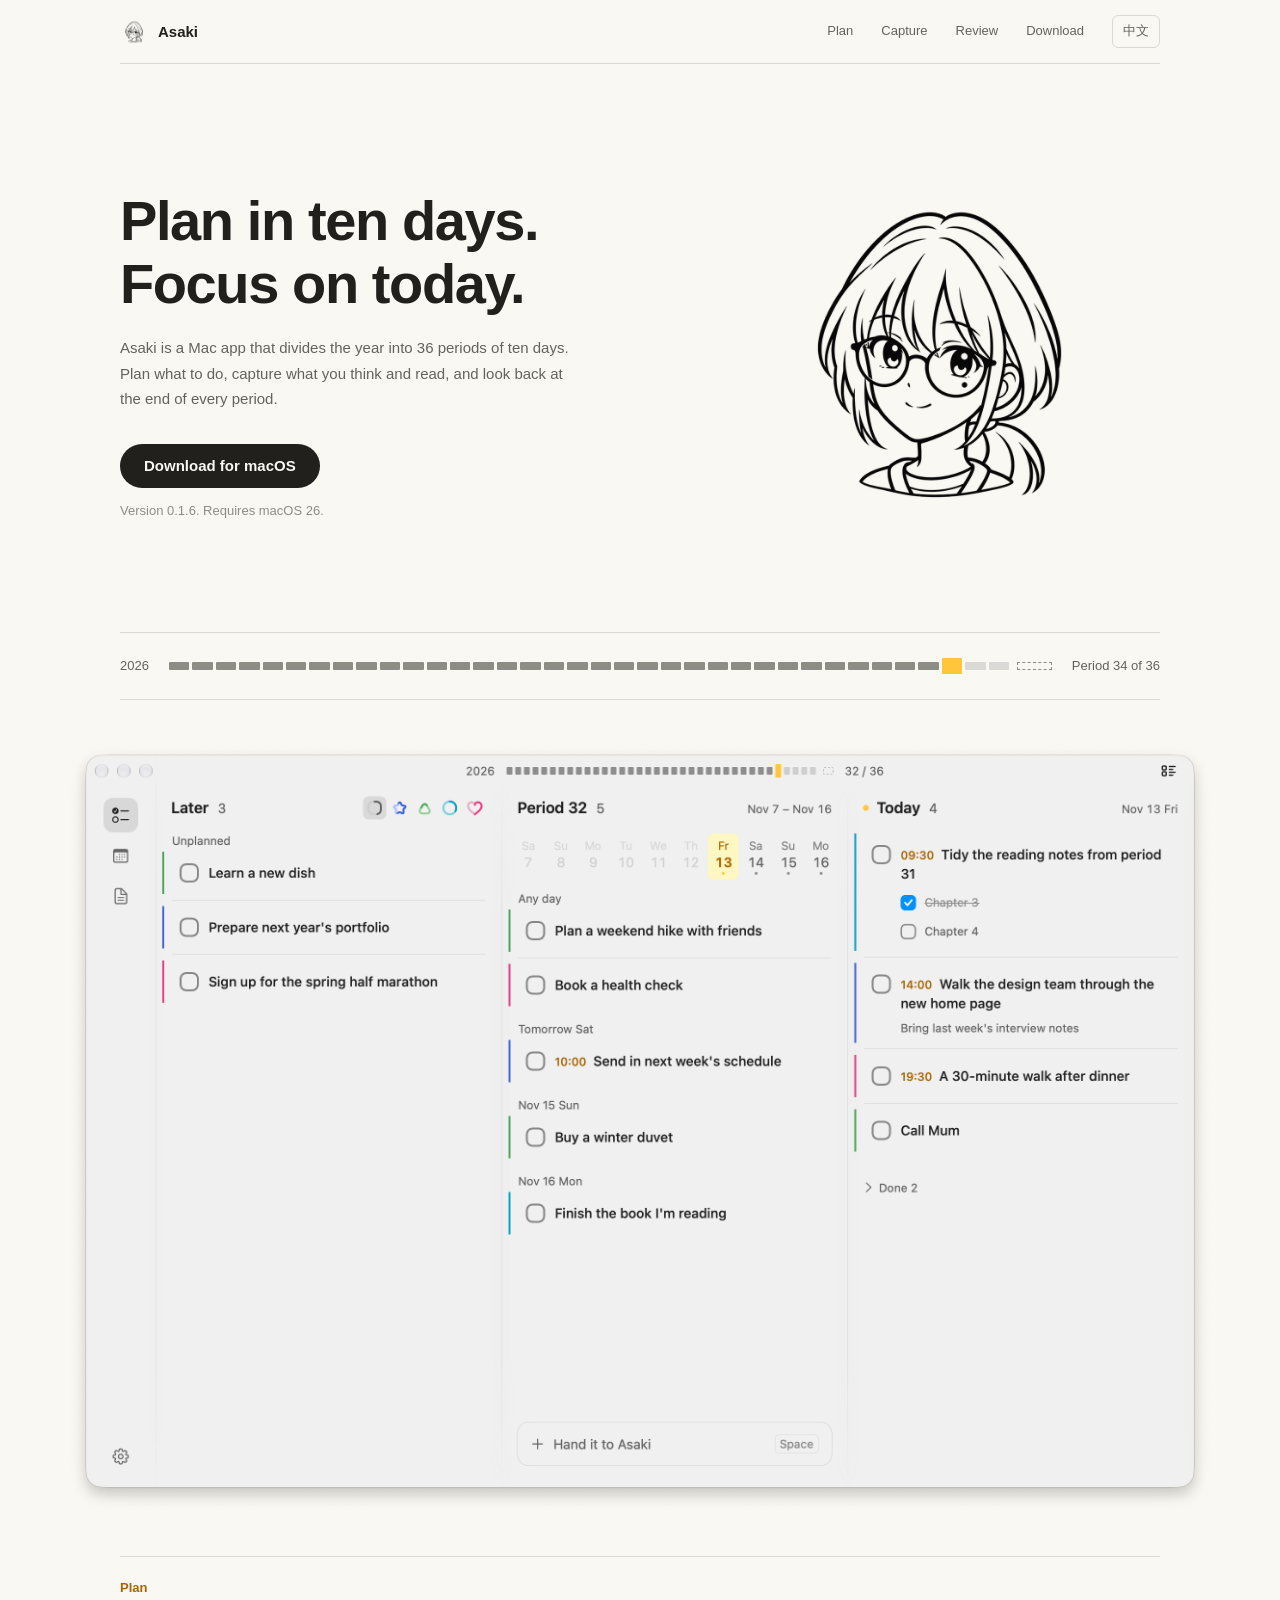
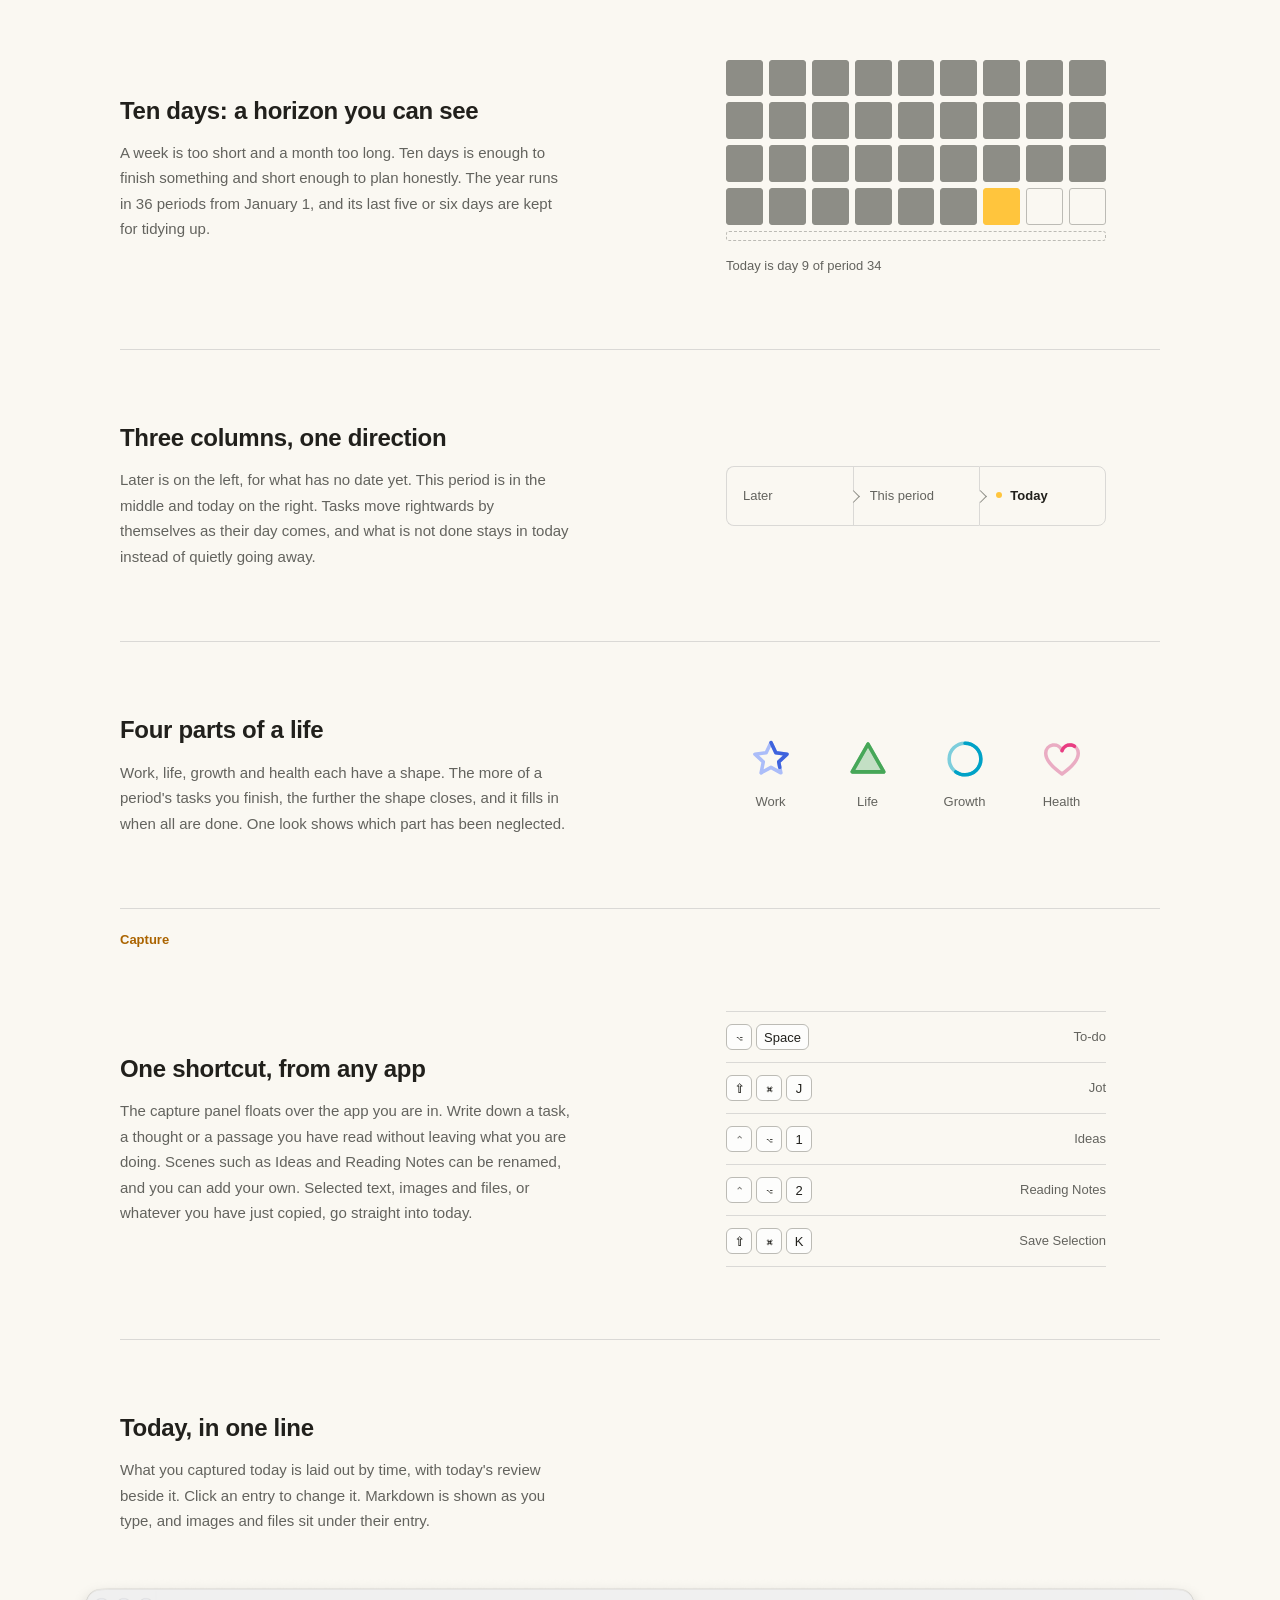
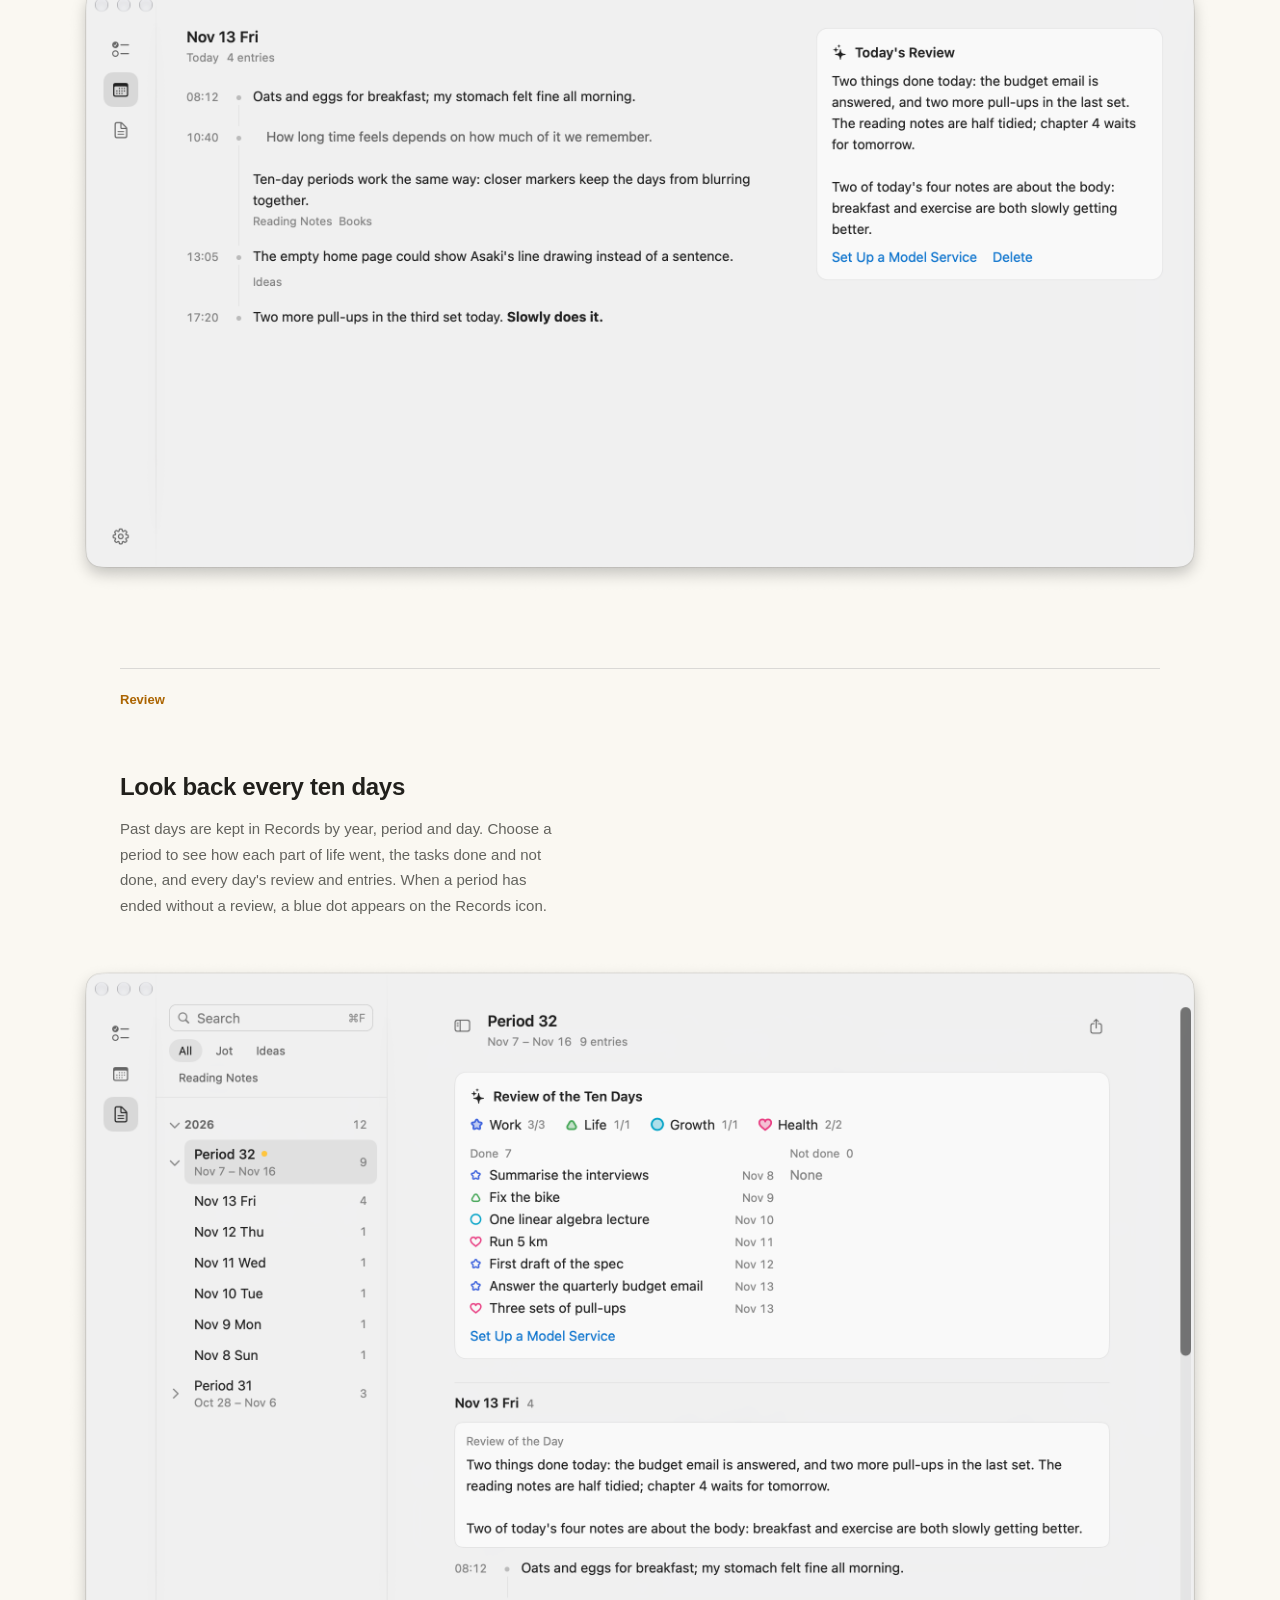
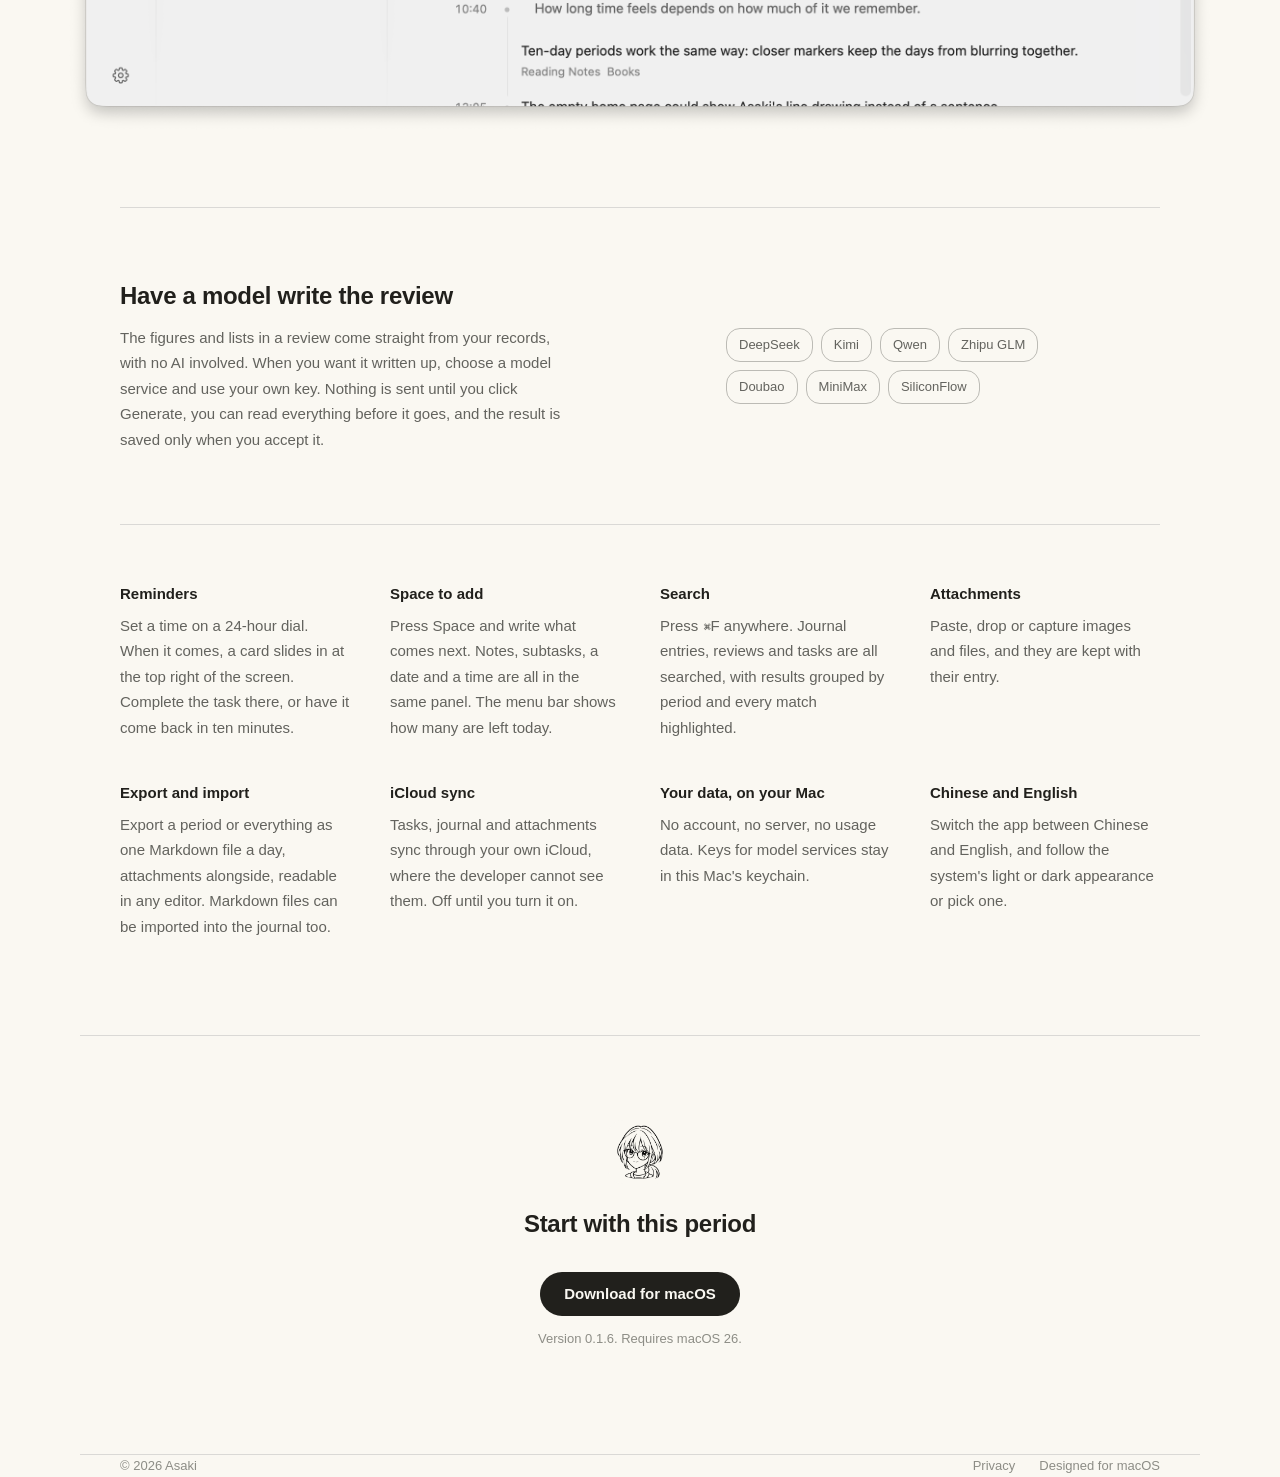
==== index.html @ c5fab8e6 "Publish the full edition's site with GitHub Pages The ICP-filed site on the Tencent server now prese" ====
<!doctype html>
<!--
  The website of Asaki, the full edition (GitHub Pages; Asaki Lite's site is in the app repository),
  in the "Paper" direction: warm white, hairlines, the drawing as it is.
  Both languages are in the page; html[data-lang] decides which is shown (see site.js).
  The screenshots come from a trial database (ASAKI_DATA_FILE), never from real data.
-->
<html lang="zh-CN" data-lang="zh">
<head>
<meta charset="utf-8">
<meta name="viewport" content="width=device-width, initial-scale=1">
<title>Asaki</title>
<meta name="description" content="Asaki 是一款以十天为节奏的 Mac 应用：安排要做的事，随手收下想到的、看到的，再按十天回头看。A Mac app that runs on ten-day periods: plan what to do, capture what you think and read, and look back every ten days.">
<link rel="icon" href="assets/icon.png">
<link rel="stylesheet" href="styles.css">
<script src="site.js" defer></script>
</head>
<body>

<header class="wrap">
  <nav aria-label="Asaki">
    <a class="brand" href="#top"><img src="assets/icon.png" alt="" width="28" height="28">Asaki</a>
    <div class="links">
      <a href="#plan"><span lang="zh">安排</span><span lang="en">Plan</span></a>
      <a href="#capture"><span lang="zh">收录</span><span lang="en">Capture</span></a>
      <a href="#review"><span lang="zh">回顾</span><span lang="en">Review</span></a>
      <a href="#download"><span lang="zh">下载</span><span lang="en">Download</span></a>
      <button id="language" type="button"><span lang="zh" aria-label="Switch to English">EN</span><span lang="en" aria-label="切换到中文">中文</span></button>
    </div>
  </nav>
</header>

<main id="top">
  <section class="wrap hero">
    <div>
      <h1><span lang="zh">以十天为节奏，<br>专注今天。</span><span lang="en">Plan in ten days.<br>Focus on today.</span></h1>
      <p class="lede">
        <span lang="zh">Asaki 是一款 Mac 应用。它把一年分成 36 个十天：安排要做的事，随手收下想到的、看到的，再按十天回头看。</span>
        <span lang="en">Asaki is a Mac app that divides the year into 36 periods of ten days. Plan what to do, capture what you think and read, and look back at the end of every period.</span>
      </p>
      <a class="button" href="#download"><span lang="zh">下载 Mac 版</span><span lang="en">Download for macOS</span></a>
      <p class="note"><span lang="zh">版本 0.1.6，需要 macOS 26</span><span lang="en">Version 0.1.6. Requires macOS 26.</span></p>
    </div>
    <img class="portrait" src="assets/asaki.png" width="1024" height="1024"
      alt="Asaki：戴圆框眼镜、扎低马尾的女孩，黑色线稿">
  </section>

  <!-- Where today falls in the year, as the app's own header draws it. Filled in by site.js. -->
  <div class="wrap">
    <div class="rhythm">
      <span data-year-number></span>
      <div class="year" data-year aria-hidden="true"></div>
      <span data-year-position></span>
    </div>
  </div>

  <div class="wrap">
    <img class="shot" lang="zh" src="assets/app-zh.png" width="2392" height="1612"
      alt="Asaki 的待办：以后、第 32 个十天、今天三列">
    <img class="shot" lang="en" src="assets/app-en.png" width="2392" height="1612"
      alt="Asaki's to-dos in three columns: Later, Period 32 and Today">
  </div>

  <section class="wrap" id="plan">
    <p class="part"><span lang="zh">安排</span><span lang="en">Plan</span></p>
    <div class="feature">
      <div>
        <h2><span lang="zh">十天，一个看得到头的期限</span><span lang="en">Ten days: a horizon you can see</span></h2>
        <p>
          <span lang="zh">一周太短，一个月又太长。十天够做完一件事，也短到可以如实安排。一年从 1 月 1 日起分成 36 个十天，最后五六天留作整理日，用来回顾和收尾。</span>
          <span lang="en">A week is too short and a month too long. Ten days is enough to finish something and short enough to plan honestly. The year runs in 36 periods from January 1, and its last five or six days are kept for tidying up.</span>
        </p>
      </div>
      <figure>
        <div class="periods" data-periods aria-hidden="true"></div>
        <figcaption data-today></figcaption>
      </figure>
    </div>

    <div class="feature">
      <div>
        <h2><span lang="zh">三列，一个方向</span><span lang="en">Three columns, one direction</span></h2>
        <p>
          <span lang="zh">左边是以后，放还没安排的事；中间是这十天；右边是今天。日期一到，任务自己往右走。没做完的会留在今天，不会悄悄消失。</span>
          <span lang="en">Later is on the left, for what has no date yet. This period is in the middle and today on the right. Tasks move rightwards by themselves as their day comes, and what is not done stays in today instead of quietly going away.</span>
        </p>
      </div>
      <figure>
        <ol class="flow" aria-hidden="true">
          <li><span lang="zh">以后</span><span lang="en">Later</span></li>
          <li><span lang="zh">这十天</span><span lang="en">This period</span></li>
          <li class="now"><span lang="zh">今天</span><span lang="en">Today</span></li>
        </ol>
      </figure>
    </div>

    <div class="feature">
      <div>
        <h2><span lang="zh">生活的四个部分</span><span lang="en">Four parts of a life</span></h2>
        <p>
          <span lang="zh">工作、生活、成长、健康各有一个图形。这十天里做完得越多，图形闭合得越多，全部完成时它会被填满。一眼就能看出哪一部分被冷落了。</span>
          <span lang="en">Work, life, growth and health each have a shape. The more of a period's tasks you finish, the further the shape closes, and it fills in when all are done. One look shows which part has been neglected.</span>
        </p>
      </div>
      <figure>
        <ul class="shapes" aria-hidden="true">
          <li style="--hue:#3e63dd;--pale:#abbdf9;--done:35">
            <svg viewBox="0 0 40 40"><path pathLength="100" d="M20 5l4.4 9.4 10.2 1.2-7.6 7 2 10-9-5-9 5 2-10-7.6-7 10.2-1.2z"/><path class="on" pathLength="100" d="M20 5l4.4 9.4 10.2 1.2-7.6 7 2 10-9-5-9 5 2-10-7.6-7 10.2-1.2z"/></svg>
            <span lang="zh">工作</span><span lang="en">Work</span>
          </li>
          <li style="--hue:#46a758;--pale:#94ce9a;--done:100" class="full">
            <svg viewBox="0 0 40 40"><path pathLength="100" d="M20 6.5l14.4 25.2H5.6z"/><path class="on" pathLength="100" d="M20 6.5l14.4 25.2H5.6z"/></svg>
            <span lang="zh">生活</span><span lang="en">Life</span>
          </li>
          <li style="--hue:#00a2c7;--pale:#7dcedc;--done:60">
            <svg viewBox="0 0 40 40"><circle pathLength="100" cx="20" cy="20" r="14.4" transform="rotate(-90 20 20)"/><circle class="on" pathLength="100" cx="20" cy="20" r="14.4" transform="rotate(-90 20 20)"/></svg>
            <span lang="zh">成长</span><span lang="en">Growth</span>
          </li>
          <li style="--hue:#e93d82;--pale:#eaacc3;--done:15">
            <svg viewBox="0 0 40 40"><path pathLength="100" d="M20 12.4a7.6 7.6 0 0 1 14.8 2.4c0 5.6-4 11.2-14.8 18.8C9.2 26 5.2 20.4 5.2 14.8A7.6 7.6 0 0 1 20 12.4z"/><path class="on" pathLength="100" d="M20 12.4a7.6 7.6 0 0 1 14.8 2.4c0 5.6-4 11.2-14.8 18.8C9.2 26 5.2 20.4 5.2 14.8A7.6 7.6 0 0 1 20 12.4z"/></svg>
            <span lang="zh">健康</span><span lang="en">Health</span>
          </li>
        </ul>
      </figure>
    </div>
  </section>

  <section class="wrap" id="capture">
    <p class="part"><span lang="zh">收录</span><span lang="en">Capture</span></p>
    <div class="feature">
      <div>
        <h2><span lang="zh">在任何 App 里，一个快捷键</span><span lang="en">One shortcut, from any app</span></h2>
        <p>
          <span lang="zh">收录面板浮在当前 App 之上，记下一件待办、一个念头或一段读到的文字，不必离开手上的事。灵感、读书摘录这样的场景可以改名，也可以自己添加。选中的文字、图片和文件，或者刚复制的内容，也能直接收进今天。</span>
          <span lang="en">The capture panel floats over the app you are in. Write down a task, a thought or a passage you have read without leaving what you are doing. Scenes such as Ideas and Reading Notes can be renamed, and you can add your own. Selected text, images and files, or whatever you have just copied, go straight into today.</span>
        </p>
      </div>
      <figure>
        <dl class="keys">
          <div><dt><kbd>⌥</kbd><kbd>Space</kbd></dt><dd><span lang="zh">待办</span><span lang="en">To-do</span></dd></div>
          <div><dt><kbd>⇧</kbd><kbd>⌘</kbd><kbd>J</kbd></dt><dd><span lang="zh">随手记</span><span lang="en">Jot</span></dd></div>
          <div><dt><kbd>⌃</kbd><kbd>⌥</kbd><kbd>1</kbd></dt><dd><span lang="zh">灵感</span><span lang="en">Ideas</span></dd></div>
          <div><dt><kbd>⌃</kbd><kbd>⌥</kbd><kbd>2</kbd></dt><dd><span lang="zh">读书摘录</span><span lang="en">Reading Notes</span></dd></div>
          <div><dt><kbd>⇧</kbd><kbd>⌘</kbd><kbd>K</kbd></dt><dd><span lang="zh">收录选中内容</span><span lang="en">Save Selection</span></dd></div>
        </dl>
      </figure>
    </div>

    <div class="feature wide">
      <div>
        <h2><span lang="zh">今天，排成一条线</span><span lang="en">Today, in one line</span></h2>
        <p>
          <span lang="zh">今天收下的内容按时间排列，旁边是今日回顾。记录点进去就能改，支持 Markdown，边写边显示效果；图片和文件跟在记录下方。</span>
          <span lang="en">What you captured today is laid out by time, with today's review beside it. Click an entry to change it. Markdown is shown as you type, and images and files sit under their entry.</span>
        </p>
      </div>
      <img class="shot" lang="zh" src="assets/today-zh.png" width="2392" height="1292" loading="lazy"
        alt="Asaki 的今日：按时间排列的记录和今日回顾">
      <img class="shot" lang="en" src="assets/today-en.png" width="2392" height="1292" loading="lazy"
        alt="Asaki's Today page: entries by time, with today's review">
    </div>
  </section>

  <section class="wrap" id="review">
    <p class="part"><span lang="zh">回顾</span><span lang="en">Review</span></p>
    <div class="feature wide">
      <div>
        <h2><span lang="zh">每个十天，回头看一次</span><span lang="en">Look back every ten days</span></h2>
        <p>
          <span lang="zh">过去的日子按年、十天、天整理在记录里。选中一个十天，能看到各部分的完成情况、做完和没做完的待办，以及每一天的回顾与记录。一个十天结束还没回顾时，记录的图标上会出现一个蓝点。</span>
          <span lang="en">Past days are kept in Records by year, period and day. Choose a period to see how each part of life went, the tasks done and not done, and every day's review and entries. When a period has ended without a review, a blue dot appears on the Records icon.</span>
        </p>
      </div>
      <img class="shot" lang="zh" src="assets/records-zh.png" width="2392" height="1612" loading="lazy"
        alt="Asaki 的记录：左侧按十天和天整理，右侧是第 32 个十天的回顾">
      <img class="shot" lang="en" src="assets/records-en.png" width="2392" height="1612" loading="lazy"
        alt="Asaki's Records: periods and days on the left, the review of period 32 on the right">
    </div>

    <div class="feature">
      <div>
        <h2><span lang="zh">请模型写一段回顾</span><span lang="en">Have a model write the review</span></h2>
        <p>
          <span lang="zh">回顾里的统计和列表都直接来自你的记录，不需要 AI。想要一段文字时，可以选一个模型服务来写，用你自己的密钥。只有点“生成回顾”时才会发送，发送前可以查看全文，结果确认后才保存。</span>
          <span lang="en">The figures and lists in a review come straight from your records, with no AI involved. When you want it written up, choose a model service and use your own key. Nothing is sent until you click Generate, you can read everything before it goes, and the result is saved only when you accept it.</span>
        </p>
      </div>
      <figure>
        <ul class="services">
          <li>DeepSeek</li><li>Kimi</li><li><span lang="zh">通义千问</span><span lang="en">Qwen</span></li><li><span lang="zh">智谱 GLM</span><span lang="en">Zhipu GLM</span></li>
          <li><span lang="zh">豆包</span><span lang="en">Doubao</span></li><li>MiniMax</li>
          <li><span lang="zh">硅基流动</span><span lang="en">SiliconFlow</span></li>
        </ul>
      </figure>
    </div>

    <dl class="details">
      <div>
        <dt><span lang="zh">到时提醒</span><span lang="en">Reminders</span></dt>
        <dd><span lang="zh">在一圈 24 小时的表盘上定时间。时间一到，屏幕右上角滑入一张卡片，可以直接完成，或者十分钟后再提醒。</span><span lang="en">Set a time on a 24-hour dial. When it comes, a card slides in at the top right of the screen. Complete the task there, or have it come back in ten minutes.</span></dd>
      </div>
      <div>
        <dt><span lang="zh">按空格新建</span><span lang="en">Space to add</span></dt>
        <dd><span lang="zh">按一下空格，写下接下来要做的事。备注、子任务、日期和时间都在同一个面板里。菜单栏图标旁显示今天还剩几件。</span><span lang="en">Press Space and write what comes next. Notes, subtasks, a date and a time are all in the same panel. The menu bar shows how many are left today.</span></dd>
      </div>
      <div>
        <dt><span lang="zh">搜索</span><span lang="en">Search</span></dt>
        <dd><span lang="zh">在任何视图按 ⌘F。日记、回顾和待办里的文字都能搜到，结果按十天分组，搜到的字会标出来。</span><span lang="en">Press ⌘F anywhere. Journal entries, reviews and tasks are all searched, with results grouped by period and every match highlighted.</span></dd>
      </div>
      <div>
        <dt><span lang="zh">附件</span><span lang="en">Attachments</span></dt>
        <dd><span lang="zh">图片和文件可以粘贴、拖入或收录，和记录放在一起。</span><span lang="en">Paste, drop or capture images and files, and they are kept with their entry.</span></dd>
      </div>
      <div>
        <dt><span lang="zh">导出与导入</span><span lang="en">Export and import</span></dt>
        <dd><span lang="zh">导出一个十天或全部记录，每天一个 Markdown 文件，附件放在旁边，任何编辑器都能打开。Markdown 文件也能导入成日记。</span><span lang="en">Export a period or everything as one Markdown file a day, attachments alongside, readable in any editor. Markdown files can be imported into the journal too.</span></dd>
      </div>
      <div>
        <dt><span lang="zh">iCloud 同步</span><span lang="en">iCloud sync</span></dt>
        <dd><span lang="zh">任务、日记和附件通过你自己的 iCloud 在设备之间同步，开发者看不到。默认关闭。</span><span lang="en">Tasks, journal and attachments sync through your own iCloud, where the developer cannot see them. Off until you turn it on.</span></dd>
      </div>
      <div>
        <dt><span lang="zh">数据在你的 Mac 上</span><span lang="en">Your data, on your Mac</span></dt>
        <dd><span lang="zh">没有账户和服务器，不收集使用数据。模型服务的密钥只存在这台 Mac 的钥匙串里。</span><span lang="en">No account, no server, no usage data. Keys for model services stay in this Mac's keychain.</span></dd>
      </div>
      <div>
        <dt><span lang="zh">中文与 English</span><span lang="en">Chinese and English</span></dt>
        <dd><span lang="zh">界面可以在中文和英文之间切换，浅色、深色主题跟随系统或自选。</span><span lang="en">Switch the app between Chinese and English, and follow the system's light or dark appearance or pick one.</span></dd>
      </div>
    </dl>
  </section>

  <section class="wrap download" id="download">
    <img src="assets/icon.png" alt="" width="72" height="72">
    <h2><span lang="zh">从这个十天开始</span><span lang="en">Start with this period</span></h2>
    <a class="button" href="https://github.com/lhjZY/asaki-releases/releases/latest/download/Asaki-arm64.dmg" data-download><span lang="zh">下载 Mac 版</span><span lang="en">Download for macOS</span></a>
    <p class="note"><span lang="zh">版本 0.1.6，需要 macOS 26</span><span lang="en">Version 0.1.6. Requires macOS 26.</span></p>
  </section>
</main>

<footer class="wrap">
  <span>© 2026 Asaki</span>
  <span class="footer-links">
    <a href="privacy.html"><span lang="zh">隐私政策</span><span lang="en">Privacy</span></a>
    <span><span lang="zh">为 macOS 而设计</span><span lang="en">Designed for macOS</span></span>
  </span>
</footer>

</body>
</html>
---- styles.css ----
/*
  Paper: the icon's warm white as the page, Radix Sand for ink and lines, Radix Amber for "now",
  and the four category hues only where the categories themselves are shown.
  Four type sizes: 56 / 24 / 15 / 13. Lines are half a pixel.
*/
:root {
  --paper: #faf8f2; --sand1: #fdfdfc;
  --sand6: #dad9d6; --sand8: #bcbbb5; --sand9: #8d8d86; --sand11: #63635e; --sand12: #21201c;
  --amber9: #ffc53d; --amber11: #ab6400;
  --line: .5px solid var(--sand6);
}
* { box-sizing: border-box; margin: 0; padding: 0; }
html { scroll-behavior: smooth; }
body {
  background: var(--paper); color: var(--sand12);
  font: 15px/1.7 -apple-system, BlinkMacSystemFont, "SF Pro Text", "PingFang SC", "Helvetica Neue", sans-serif;
  -webkit-font-smoothing: antialiased;
}
a { color: inherit; text-decoration: none; }
img { display: block; max-width: 100%; height: auto; }
button { font: inherit; color: inherit; background: none; border: 0; cursor: pointer; }
:focus-visible { outline: 2px solid var(--amber9); outline-offset: 3px; border-radius: 4px; }

/* One language at a time. */
html[data-lang="zh"] [lang="en"], html[data-lang="en"] [lang="zh"] { display: none; }

.wrap { max-width: 1120px; margin: 0 auto; padding: 0 40px; }

nav { display: flex; align-items: center; justify-content: space-between; height: 64px; border-bottom: var(--line); font-size: 13px; color: var(--sand11); }
.brand { display: flex; align-items: center; gap: 10px; font-size: 15px; font-weight: 600; color: var(--sand12); }
.links { display: flex; align-items: center; gap: 28px; }
.links a:hover, #language:hover { color: var(--sand12); }
#language { font-size: 13px; color: var(--sand11); padding: 4px 10px; border: var(--line); border-radius: 6px; }

h1 { font-size: 56px; line-height: 1.12; letter-spacing: -1.4px; font-weight: 650; }
html[data-lang="zh"] h1 { letter-spacing: -.5px; line-height: 1.2; }
h2 { font-size: 24px; line-height: 1.3; letter-spacing: -.3px; font-weight: 600; }
.lede { margin-top: 20px; font-size: 15px; color: var(--sand11); max-width: 30em; }
.note { margin-top: 12px; font-size: 13px; color: var(--sand9); font-variant-numeric: tabular-nums; }
.button { display: inline-flex; align-items: center; height: 44px; padding: 0 24px; margin-top: 32px; border-radius: 22px; background: var(--sand12); color: var(--paper); font-weight: 550; }
.button:hover { background: #3b3a37; }

.hero { display: grid; grid-template-columns: 1.05fr .95fr; align-items: center; gap: 24px; padding-top: 72px; padding-bottom: 56px; }
/* Multiply drops the drawing's white paper and leaves its lines on the page's own. */
.portrait { mix-blend-mode: multiply; width: 100%; max-width: 440px; justify-self: end; }

.rhythm { display: grid; grid-template-columns: auto 1fr auto; align-items: center; gap: 20px; padding: 22px 0; border-top: var(--line); border-bottom: var(--line); font-size: 13px; color: var(--sand11); font-variant-numeric: tabular-nums; }
.year { display: flex; align-items: center; gap: 3px; height: 16px; }
.year i { flex: 1; height: 8px; border-radius: 1px; background: var(--sand6); }
.year i.past { background: var(--sand9); }
.year i.now { height: 16px; background: var(--amber9); }
.year i.tidy { flex: 1.6; margin-left: 5px; background: none; border: .5px dashed var(--sand9); }
.year i.tidy.now { border: 0; background: var(--amber9); }

/* The screenshot carries its own window shadow; let it reach a little past the column. */
.shot { margin: 40px -56px 0; max-width: calc(100% + 112px); width: calc(100% + 112px); }

#plan { padding-top: 40px; }

/* Each of the three things Asaki does opens with its name on a hairline. */
.part { padding: 20px 0; border-top: var(--line); font-size: 13px; font-weight: 600; color: var(--amber11); }
.part + .feature { border-top: 0; padding-top: 40px; }
.feature { display: grid; grid-template-columns: 1fr 1fr; gap: 64px; align-items: center; padding: 72px 0; border-top: var(--line); }
.feature p { margin-top: 14px; color: var(--sand11); max-width: 30em; }
figure { justify-self: center; width: 100%; max-width: 380px; }
/* A screenshot under its text, as wide as the page's own one. */
.feature.wide { align-items: start; row-gap: 0; }
.feature.wide .shot { grid-column: 1 / -1; }

figcaption { margin-top: 14px; font-size: 13px; color: var(--sand11); font-variant-numeric: tabular-nums; }

.periods { display: grid; grid-template-columns: repeat(9, 1fr); gap: 6px; }
.periods i { aspect-ratio: 1; border-radius: 3px; border: .5px solid var(--sand8); }
.periods i.past { background: var(--sand9); border-color: var(--sand9); }
.periods i.now { background: var(--amber9); border-color: var(--amber9); }
.periods i.tidy { grid-column: 1 / -1; aspect-ratio: auto; height: 10px; border-style: dashed; }

.flow { list-style: none; display: grid; grid-template-columns: repeat(3, 1fr); font-size: 13px; color: var(--sand11); }
.flow li { position: relative; padding: 18px 0 18px 16px; border: var(--line); border-right: 0; }
.flow li:first-child { border-radius: 8px 0 0 8px; }
.flow li:last-child { border-right: var(--line); border-radius: 0 8px 8px 0; }
.flow li.now { color: var(--sand12); font-weight: 600; }
.flow li.now::before { content: ""; display: inline-block; width: 6px; height: 6px; margin-right: 8px; border-radius: 50%; background: var(--amber9); vertical-align: 2px; }
/* An arrowhead on each divider: tasks only ever move this way. */
.flow li + li::after { content: ""; position: absolute; left: -4.5px; top: 50%; width: 8px; height: 8px; margin-top: -4px; background: var(--paper); border-top: var(--line); border-right: var(--line); border-color: var(--sand9); transform: rotate(45deg); }

.shapes { list-style: none; display: grid; grid-template-columns: repeat(4, 1fr); gap: 8px; text-align: center; font-size: 13px; color: var(--sand11); }
.shapes svg { display: block; width: 44px; height: 44px; margin: 0 auto 10px; fill: none; stroke: var(--pale); stroke-width: 3.2; stroke-linecap: round; stroke-linejoin: round; }
.shapes .on { stroke: var(--hue); stroke-dasharray: var(--done) 100; }
.shapes .full .on { fill: color-mix(in srgb, var(--hue) 30%, transparent); }

.keys { display: grid; font-size: 13px; color: var(--sand11); }
.keys div { display: flex; align-items: center; justify-content: space-between; padding: 12px 0; border-bottom: var(--line); }
.keys div:first-child { border-top: var(--line); }
.keys dt { display: flex; gap: 4px; }
kbd { min-width: 26px; height: 26px; padding: 0 7px; display: inline-flex; align-items: center; justify-content: center; border: var(--line); border-color: var(--sand8); border-radius: 6px; background: var(--sand1); font: 13px/1 -apple-system, BlinkMacSystemFont, "SF Pro Text", sans-serif; color: var(--sand12); }

.services { list-style: none; display: flex; flex-wrap: wrap; gap: 8px; font-size: 13px; color: var(--sand11); }
.services li { padding: 5px 12px; border: var(--line); border-color: var(--sand8); border-radius: 14px; }
/* The tools that run on this Mac, set apart from the online services. */
.services li.local { color: var(--sand12); border-color: var(--sand12); }

.details { display: grid; grid-template-columns: repeat(4, 1fr); gap: 40px; padding: 56px 0 96px; border-top: var(--line); }
.details dt { font-weight: 600; }
.details dt em { font-style: normal; font-weight: 400; font-size: 13px; color: var(--amber11); margin-left: 6px; white-space: nowrap; }
.details dd { margin-top: 6px; color: var(--sand11); }

.download { text-align: center; padding-top: 80px; padding-bottom: 104px; border-top: var(--line); }
.download img { margin: 0 auto 20px; }

footer { display: flex; justify-content: space-between; padding-top: 24px; padding-bottom: 40px; border-top: var(--line); font-size: 13px; color: var(--sand9); }
.footer-links { display: flex; gap: 24px; }
.footer-links a:hover { color: var(--sand12); }

/* The privacy policy: one readable column of text under the page's own navigation. */
.policy { padding-top: 56px; padding-bottom: 96px; }
.policy article { max-width: 42em; }
.policy h3 { font-size: 15px; font-weight: 600; margin-top: 40px; }
.policy p, .policy li { color: var(--sand11); }
.policy p { margin-top: 12px; }
.policy strong { color: var(--sand12); font-weight: 600; }
.policy ul, .policy ol { margin-top: 12px; padding-left: 1.4em; }
.policy li + li { margin-top: 6px; }
.policy li ul { margin-top: 8px; }
.policy .mail { color: var(--sand12); border-bottom: var(--line); border-color: var(--sand9); }

@media (max-width: 860px) {
  .wrap { padding: 0 24px; }
  h1 { font-size: 40px; letter-spacing: -.8px; }
  .links { gap: 18px; }
  .links a[href="#plan"], .links a[href="#capture"], .links a[href="#review"] { display: none; }
  .hero { grid-template-columns: 1fr; padding-top: 48px; padding-bottom: 40px; }
  .portrait { justify-self: center; max-width: 280px; order: -1; }
  .rhythm { grid-template-columns: 1fr auto; row-gap: 12px; }
  .rhythm .year { grid-column: 1 / -1; grid-row: 2; }
  .shot { margin: 28px -16px 0; max-width: calc(100% + 32px); width: calc(100% + 32px); }
  .feature { grid-template-columns: 1fr; gap: 32px; padding: 56px 0; }
  .details { grid-template-columns: 1fr 1fr; gap: 28px; padding-bottom: 72px; }
}
@media (max-width: 480px) {
  .details { grid-template-columns: 1fr; }
  .year { gap: 2px; }
}
@media (prefers-reduced-motion: reduce) { html { scroll-behavior: auto; } }
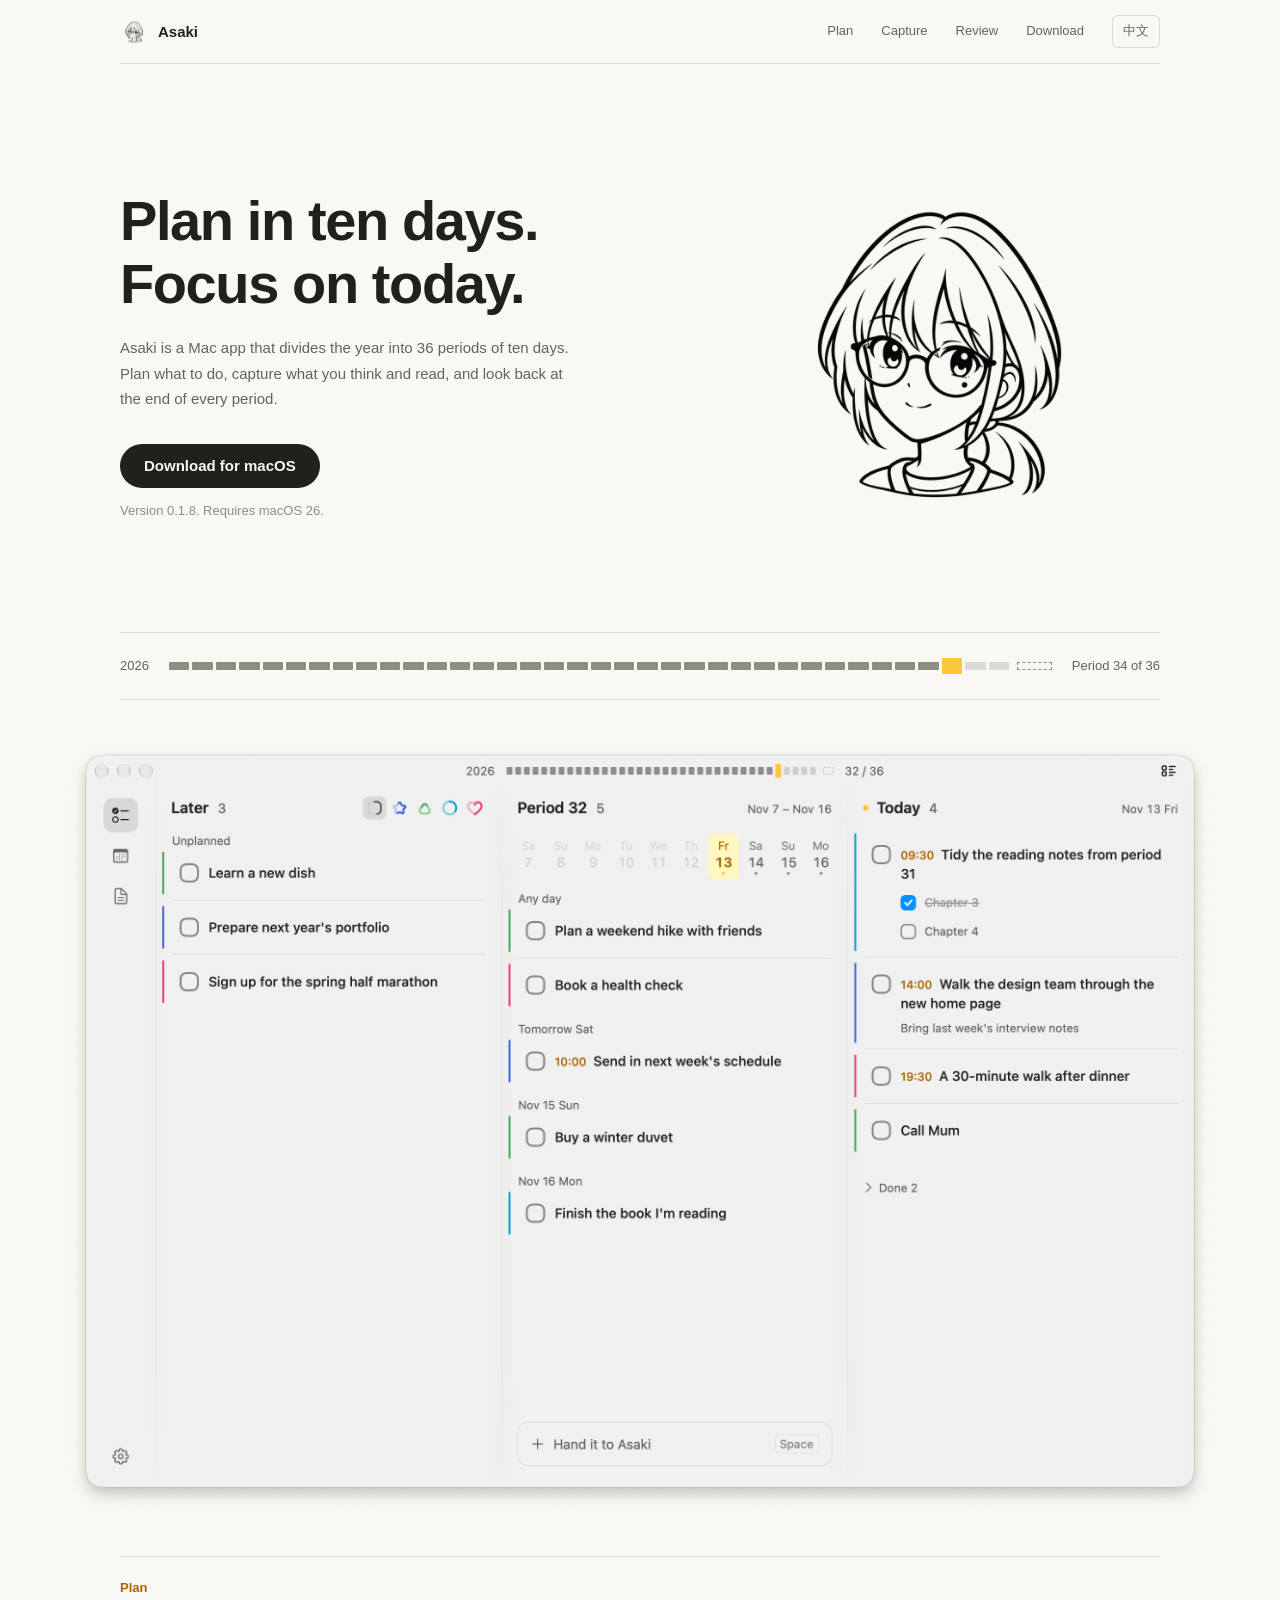
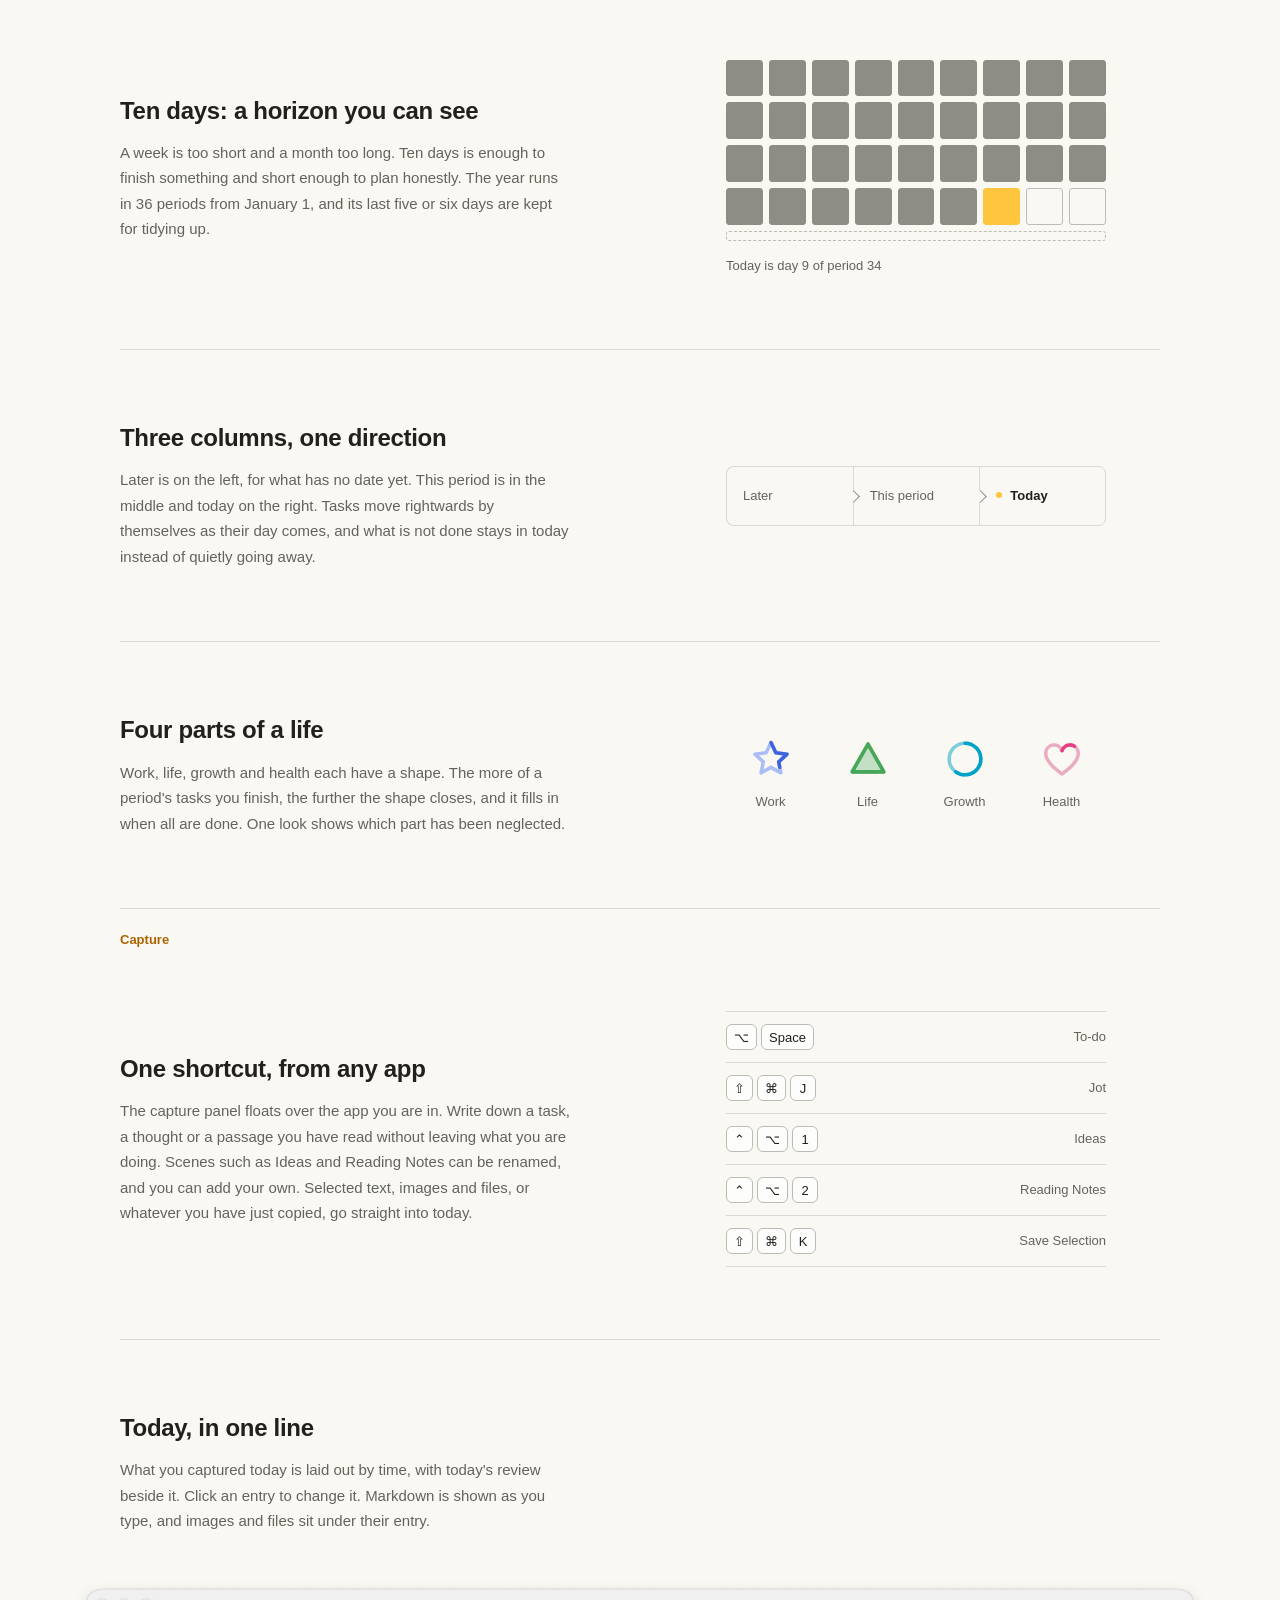
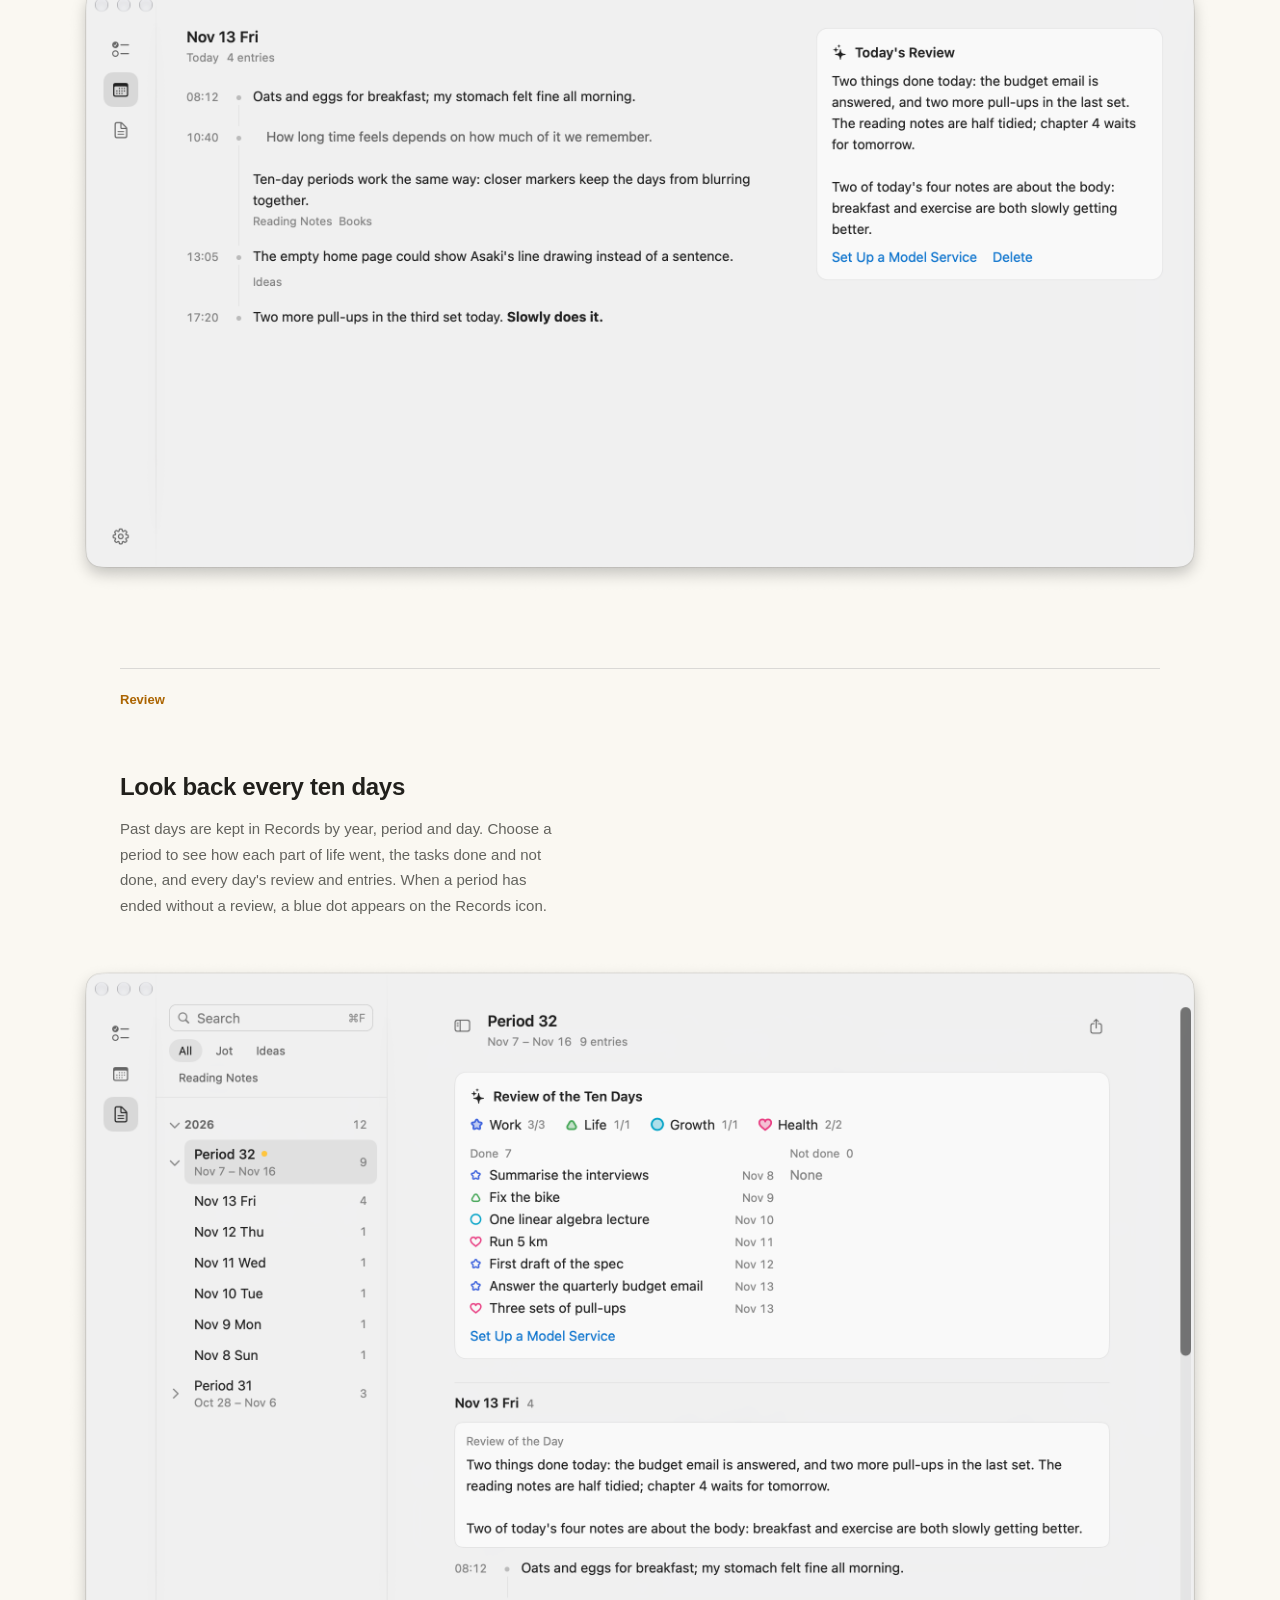
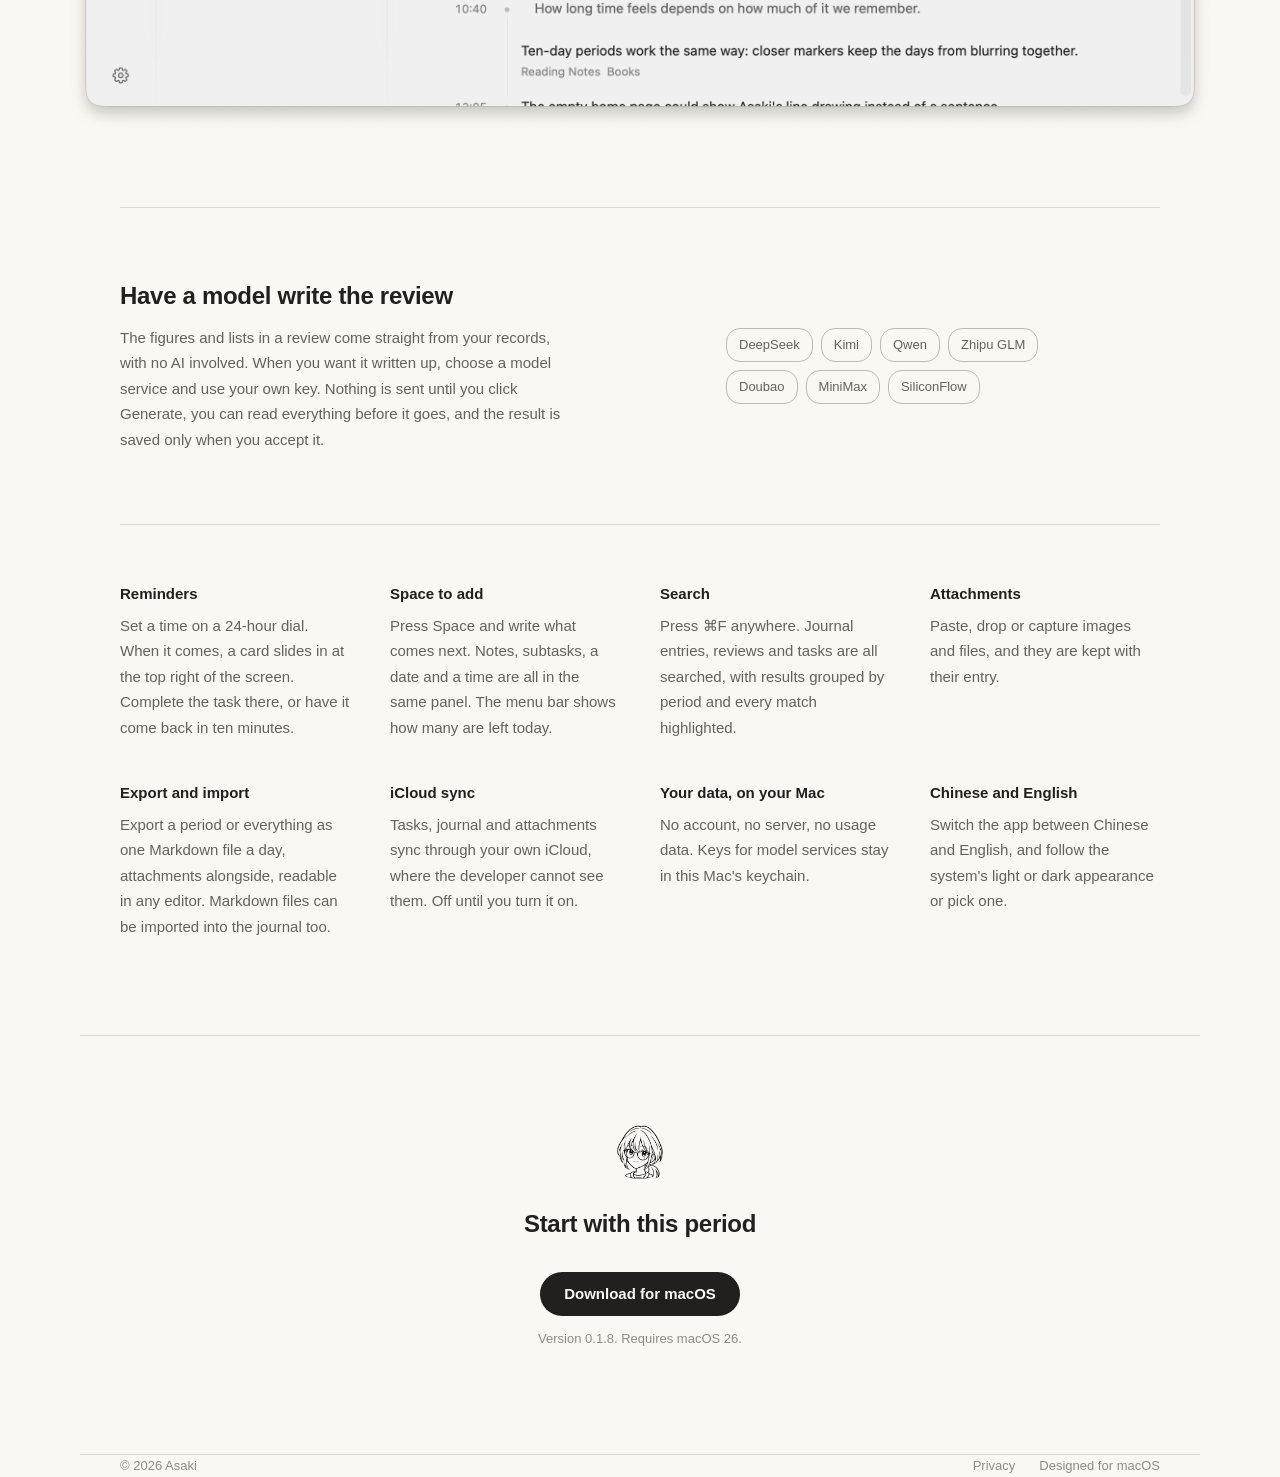
==== commit 81ce5c55: "Add Asaki 0.1.8 (9)" ====
--- a/index.html
+++ b/index.html
@@ -39,7 +39,7 @@
         <span lang="en">Asaki is a Mac app that divides the year into 36 periods of ten days. Plan what to do, capture what you think and read, and look back at the end of every period.</span>
       </p>
       <a class="button" href="#download"><span lang="zh">下载 Mac 版</span><span lang="en">Download for macOS</span></a>
-      <p class="note"><span lang="zh">版本 0.1.6，需要 macOS 26</span><span lang="en">Version 0.1.6. Requires macOS 26.</span></p>
+      <p class="note"><span lang="zh">版本 0.1.8，需要 macOS 26</span><span lang="en">Version 0.1.8. Requires macOS 26.</span></p>
     </div>
     <img class="portrait" src="assets/asaki.png" width="1024" height="1024"
       alt="Asaki：戴圆框眼镜、扎低马尾的女孩，黑色线稿">
@@ -234,7 +234,7 @@
     <img src="assets/icon.png" alt="" width="72" height="72">
     <h2><span lang="zh">从这个十天开始</span><span lang="en">Start with this period</span></h2>
     <a class="button" href="https://github.com/lhjZY/asaki-releases/releases/latest/download/Asaki-arm64.dmg" data-download><span lang="zh">下载 Mac 版</span><span lang="en">Download for macOS</span></a>
-    <p class="note"><span lang="zh">版本 0.1.6，需要 macOS 26</span><span lang="en">Version 0.1.6. Requires macOS 26.</span></p>
+    <p class="note"><span lang="zh">版本 0.1.8，需要 macOS 26</span><span lang="en">Version 0.1.8. Requires macOS 26.</span></p>
   </section>
 </main>
 
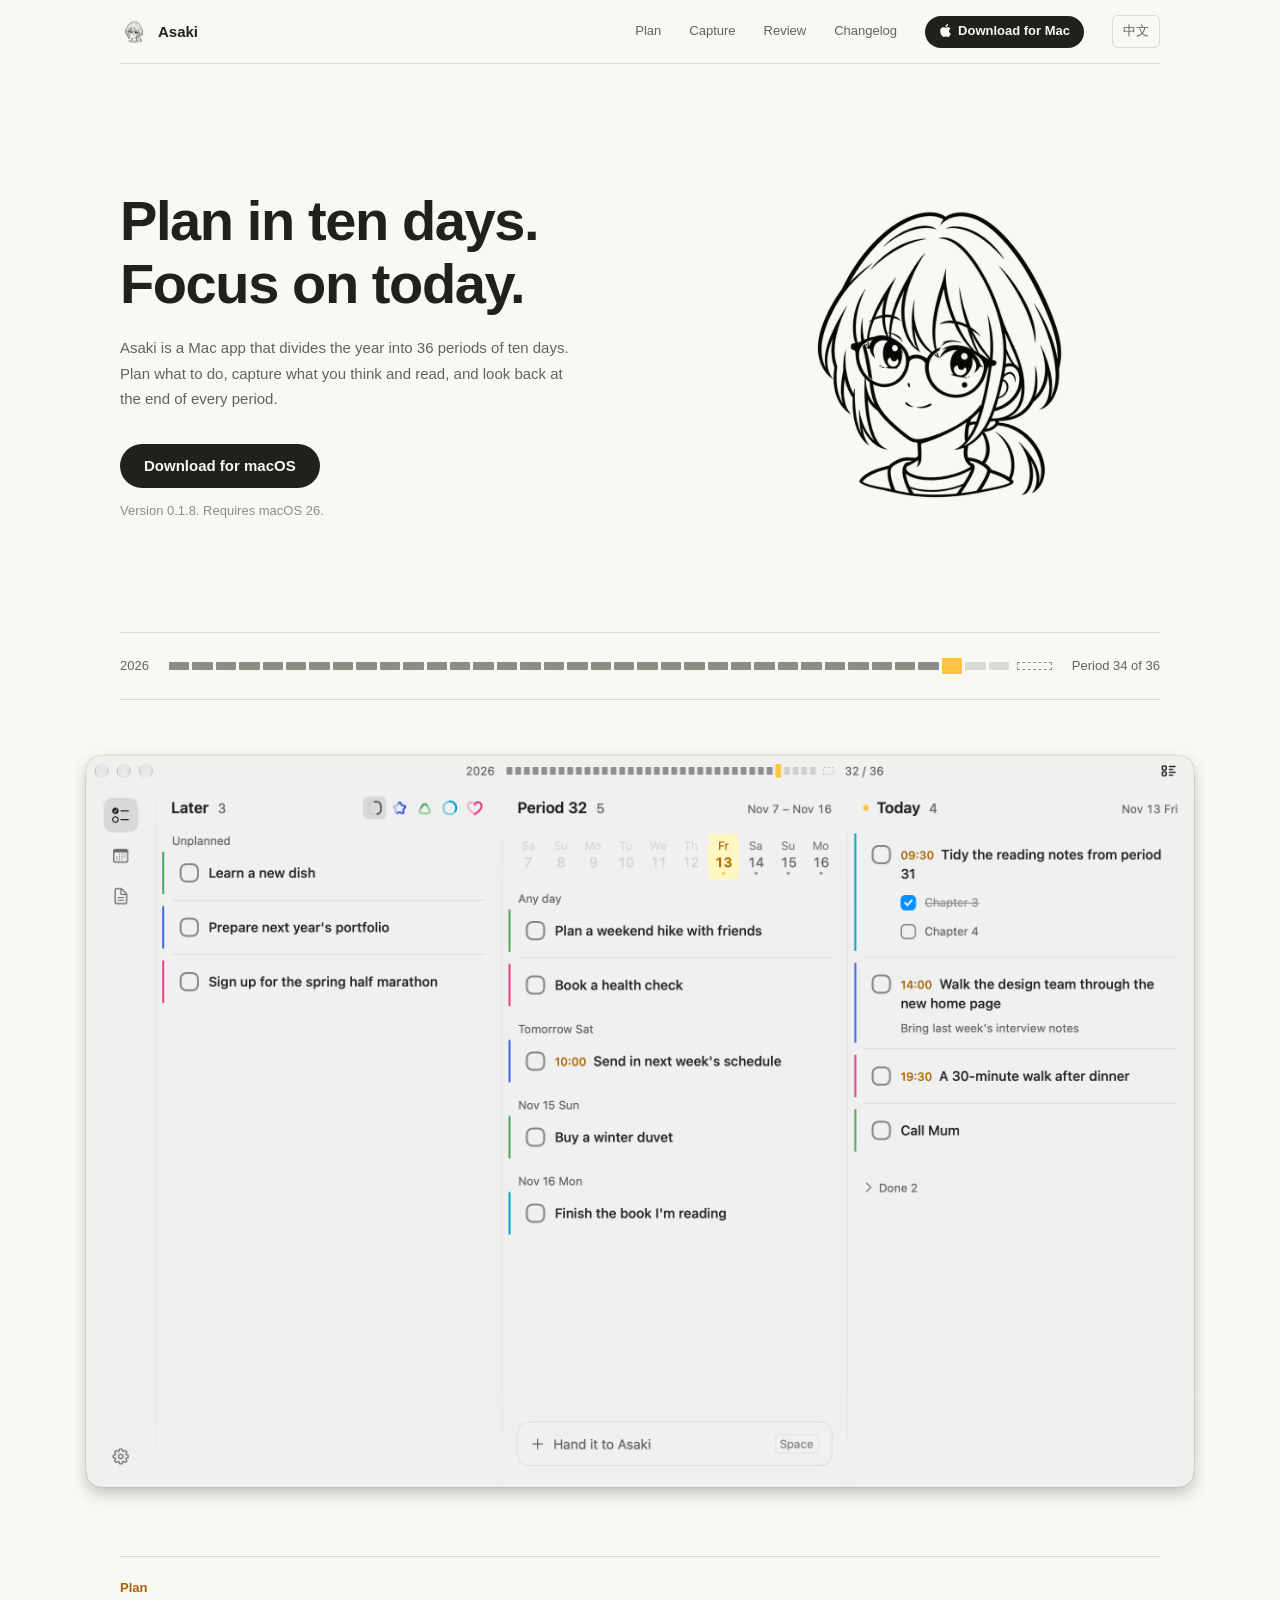
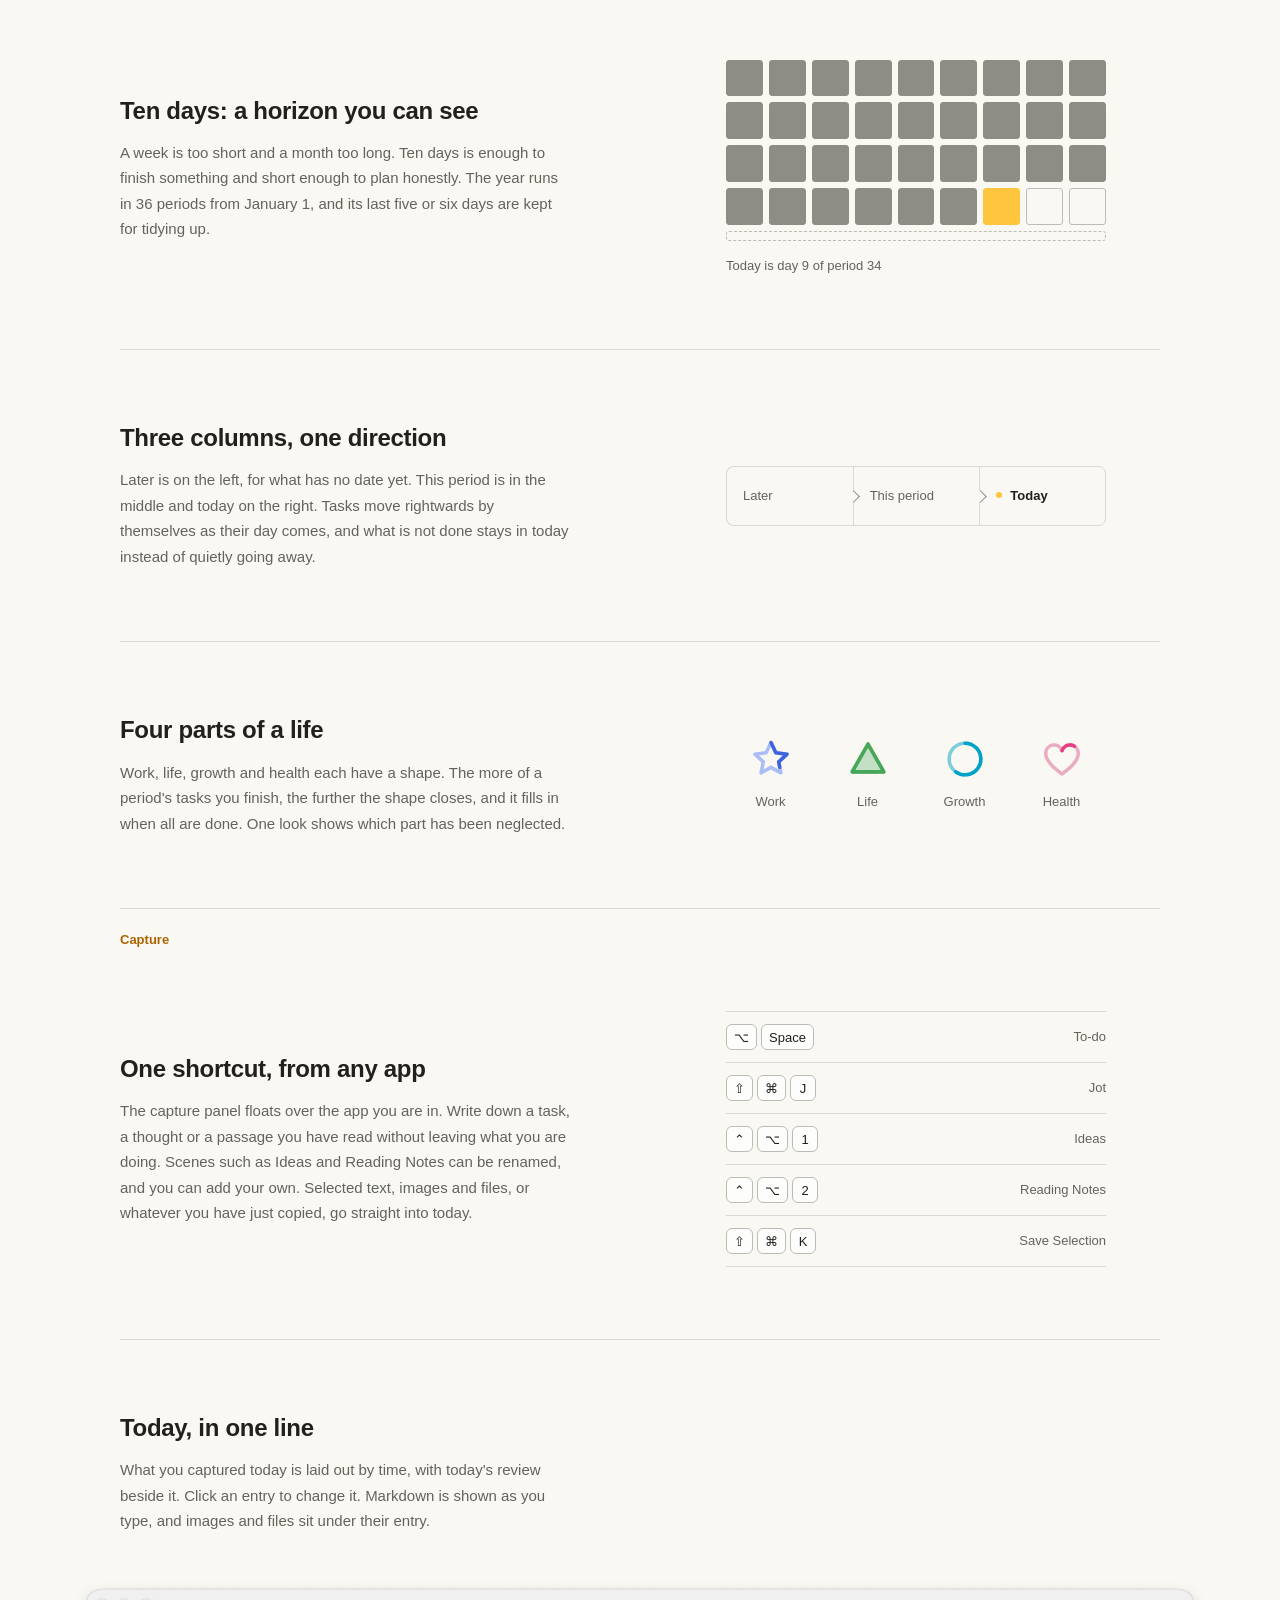
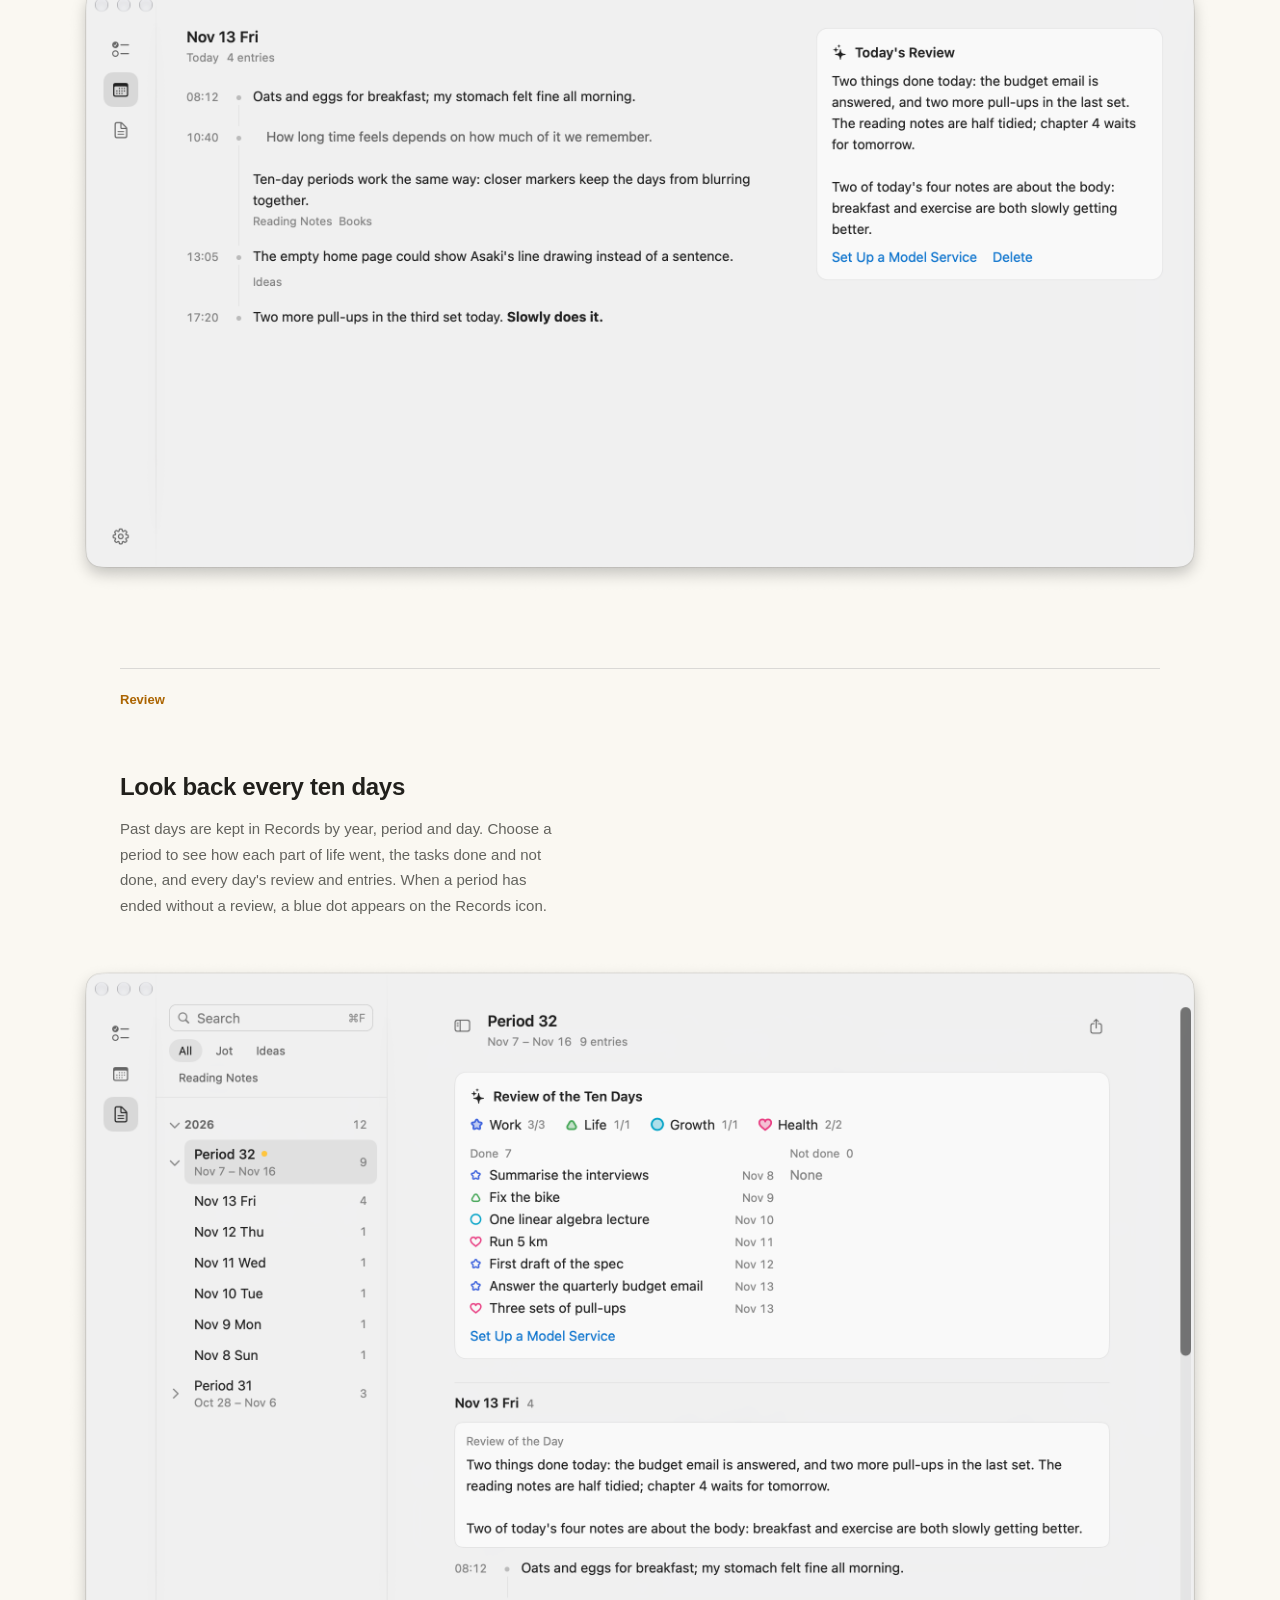
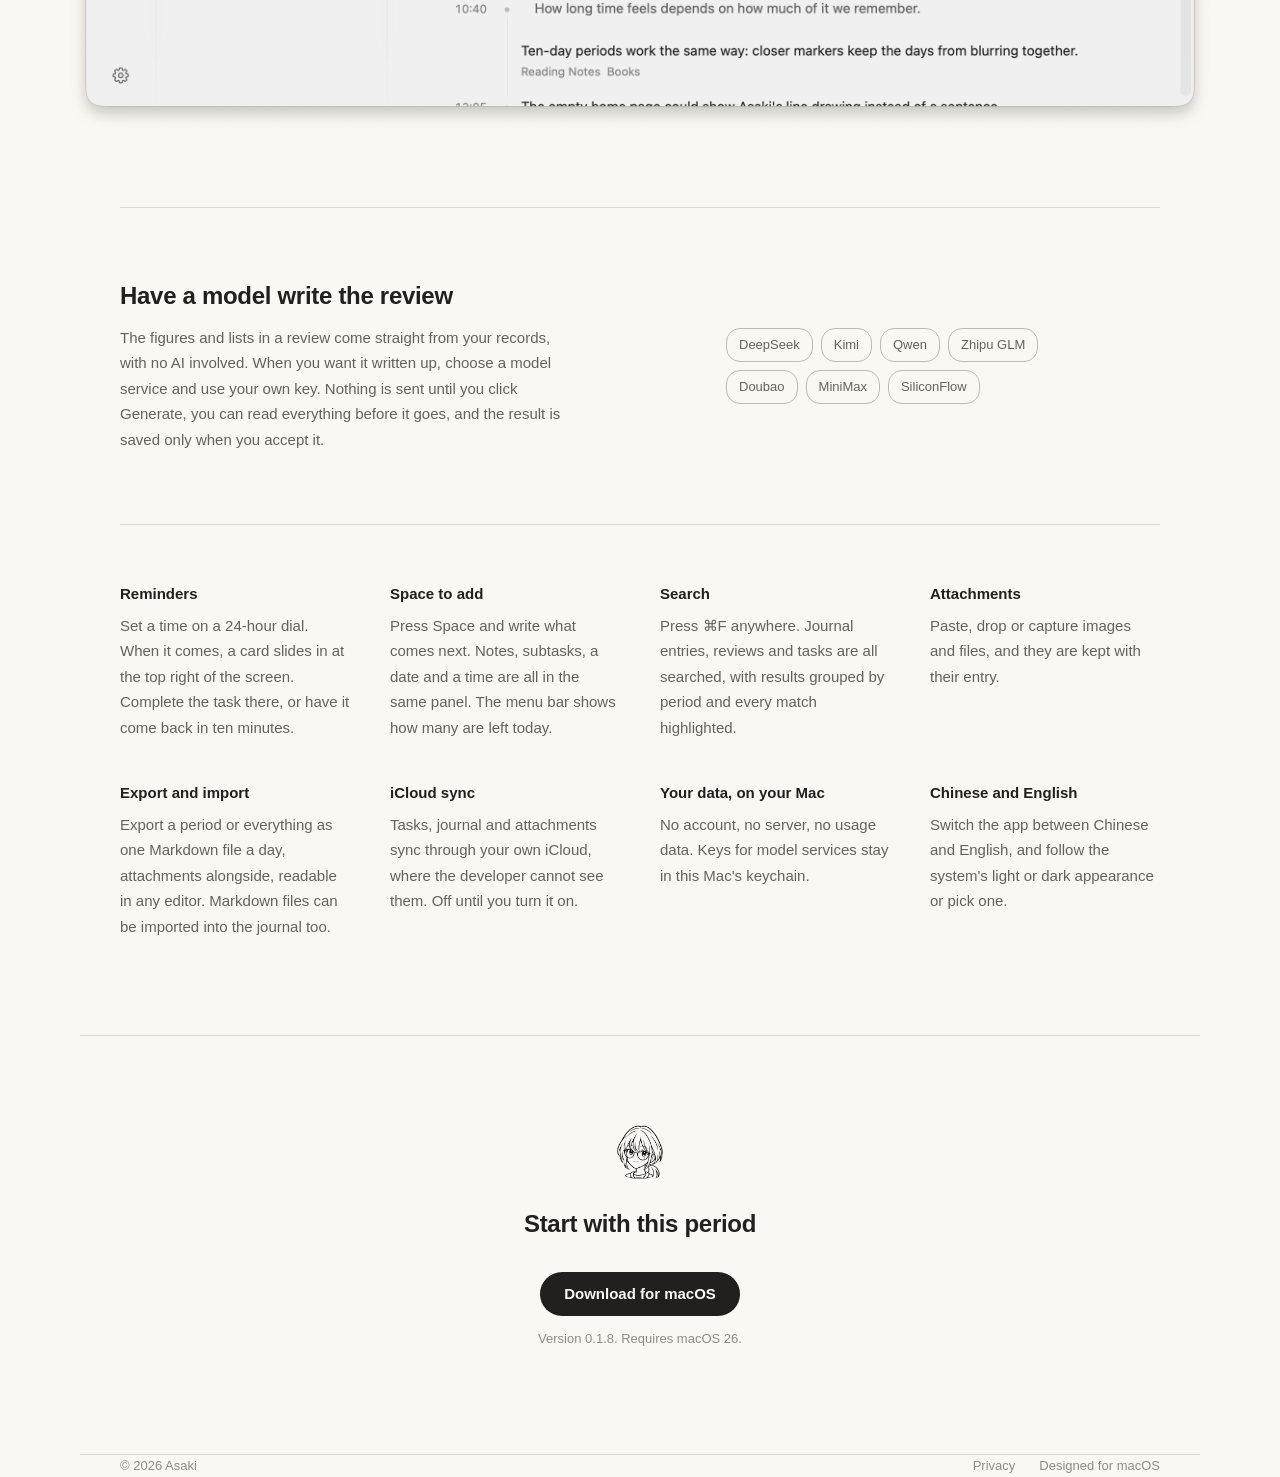
==== commit db82d13f: "Add a changelog page and a download button in the header The header now ends with a link to the new " ====
--- a/index.html
+++ b/index.html
@@ -21,10 +21,11 @@
   <nav aria-label="Asaki">
     <a class="brand" href="#top"><img src="assets/icon.png" alt="" width="28" height="28">Asaki</a>
     <div class="links">
-      <a href="#plan"><span lang="zh">安排</span><span lang="en">Plan</span></a>
-      <a href="#capture"><span lang="zh">收录</span><span lang="en">Capture</span></a>
-      <a href="#review"><span lang="zh">回顾</span><span lang="en">Review</span></a>
-      <a href="#download"><span lang="zh">下载</span><span lang="en">Download</span></a>
+      <a class="section" href="#plan"><span lang="zh">安排</span><span lang="en">Plan</span></a>
+      <a class="section" href="#capture"><span lang="zh">收录</span><span lang="en">Capture</span></a>
+      <a class="section" href="#review"><span lang="zh">回顾</span><span lang="en">Review</span></a>
+      <a href="changelog.html"><span lang="zh">更新日志</span><span lang="en">Changelog</span></a>
+      <a class="nav-download" href="https://github.com/lhjZY/asaki-releases/releases/latest/download/Asaki-arm64.dmg"><svg viewBox="0 0 24 24" aria-hidden="true"><path d="M12.152 6.896c-.948 0-2.415-1.078-3.96-1.04-2.04.027-3.91 1.183-4.961 3.014-2.117 3.675-.546 9.103 1.519 12.09 1.013 1.454 2.208 3.09 3.792 3.039 1.52-.065 2.09-.987 3.935-.987 1.831 0 2.35.987 3.96.948 1.637-.026 2.676-1.48 3.676-2.948 1.156-1.688 1.636-3.325 1.662-3.415-.039-.013-3.182-1.221-3.22-4.857-.026-3.04 2.48-4.494 2.597-4.559-1.429-2.09-3.623-2.324-4.39-2.376-2-.156-3.675 1.09-4.61 1.09zM15.53 3.83c.843-1.012 1.4-2.427 1.245-3.83-1.207.052-2.662.805-3.532 1.818-.78.896-1.454 2.338-1.273 3.714 1.338.104 2.715-.688 3.559-1.701"/></svg><span lang="zh">下载 Mac 版</span><span lang="en">Download for Mac</span></a>
       <button id="language" type="button"><span lang="zh" aria-label="Switch to English">EN</span><span lang="en" aria-label="切换到中文">中文</span></button>
     </div>
   </nav>
--- a/styles.css
+++ b/styles.css
@@ -29,7 +29,10 @@
 nav { display: flex; align-items: center; justify-content: space-between; height: 64px; border-bottom: var(--line); font-size: 13px; color: var(--sand11); }
 .brand { display: flex; align-items: center; gap: 10px; font-size: 15px; font-weight: 600; color: var(--sand12); }
 .links { display: flex; align-items: center; gap: 28px; }
-.links a:hover, #language:hover { color: var(--sand12); }
+.links a:hover, #language:hover, .links a[aria-current] { color: var(--sand12); }
+.nav-download { display: inline-flex; align-items: center; gap: 6px; height: 32px; padding: 0 14px; border-radius: 16px; background: var(--sand12); color: var(--paper); font-weight: 550; }
+.links .nav-download:hover { background: #3b3a37; color: var(--paper); }
+.nav-download svg { width: 13px; height: 13px; fill: currentColor; margin-top: -2px; }
 #language { font-size: 13px; color: var(--sand11); padding: 4px 10px; border: var(--line); border-radius: 6px; }
 
 h1 { font-size: 56px; line-height: 1.12; letter-spacing: -1.4px; font-weight: 650; }
@@ -122,13 +125,18 @@
 .policy ul, .policy ol { margin-top: 12px; padding-left: 1.4em; }
 .policy li + li { margin-top: 6px; }
 .policy li ul { margin-top: 8px; }
+/* The changelog: each version under a hairline, newest first. */
+.changelog > h2 { margin-bottom: 8px; }
+.release { max-width: 42em; margin-top: 32px; padding-top: 24px; border-top: var(--line); }
+.release h3 { margin-top: 0; font-variant-numeric: tabular-nums; }
+.release .note { margin-top: 4px; }
 .policy .mail { color: var(--sand12); border-bottom: var(--line); border-color: var(--sand9); }
 
 @media (max-width: 860px) {
   .wrap { padding: 0 24px; }
   h1 { font-size: 40px; letter-spacing: -.8px; }
   .links { gap: 18px; }
-  .links a[href="#plan"], .links a[href="#capture"], .links a[href="#review"] { display: none; }
+  .links .section { display: none; }
   .hero { grid-template-columns: 1fr; padding-top: 48px; padding-bottom: 40px; }
   .portrait { justify-self: center; max-width: 280px; order: -1; }
   .rhythm { grid-template-columns: 1fr auto; row-gap: 12px; }
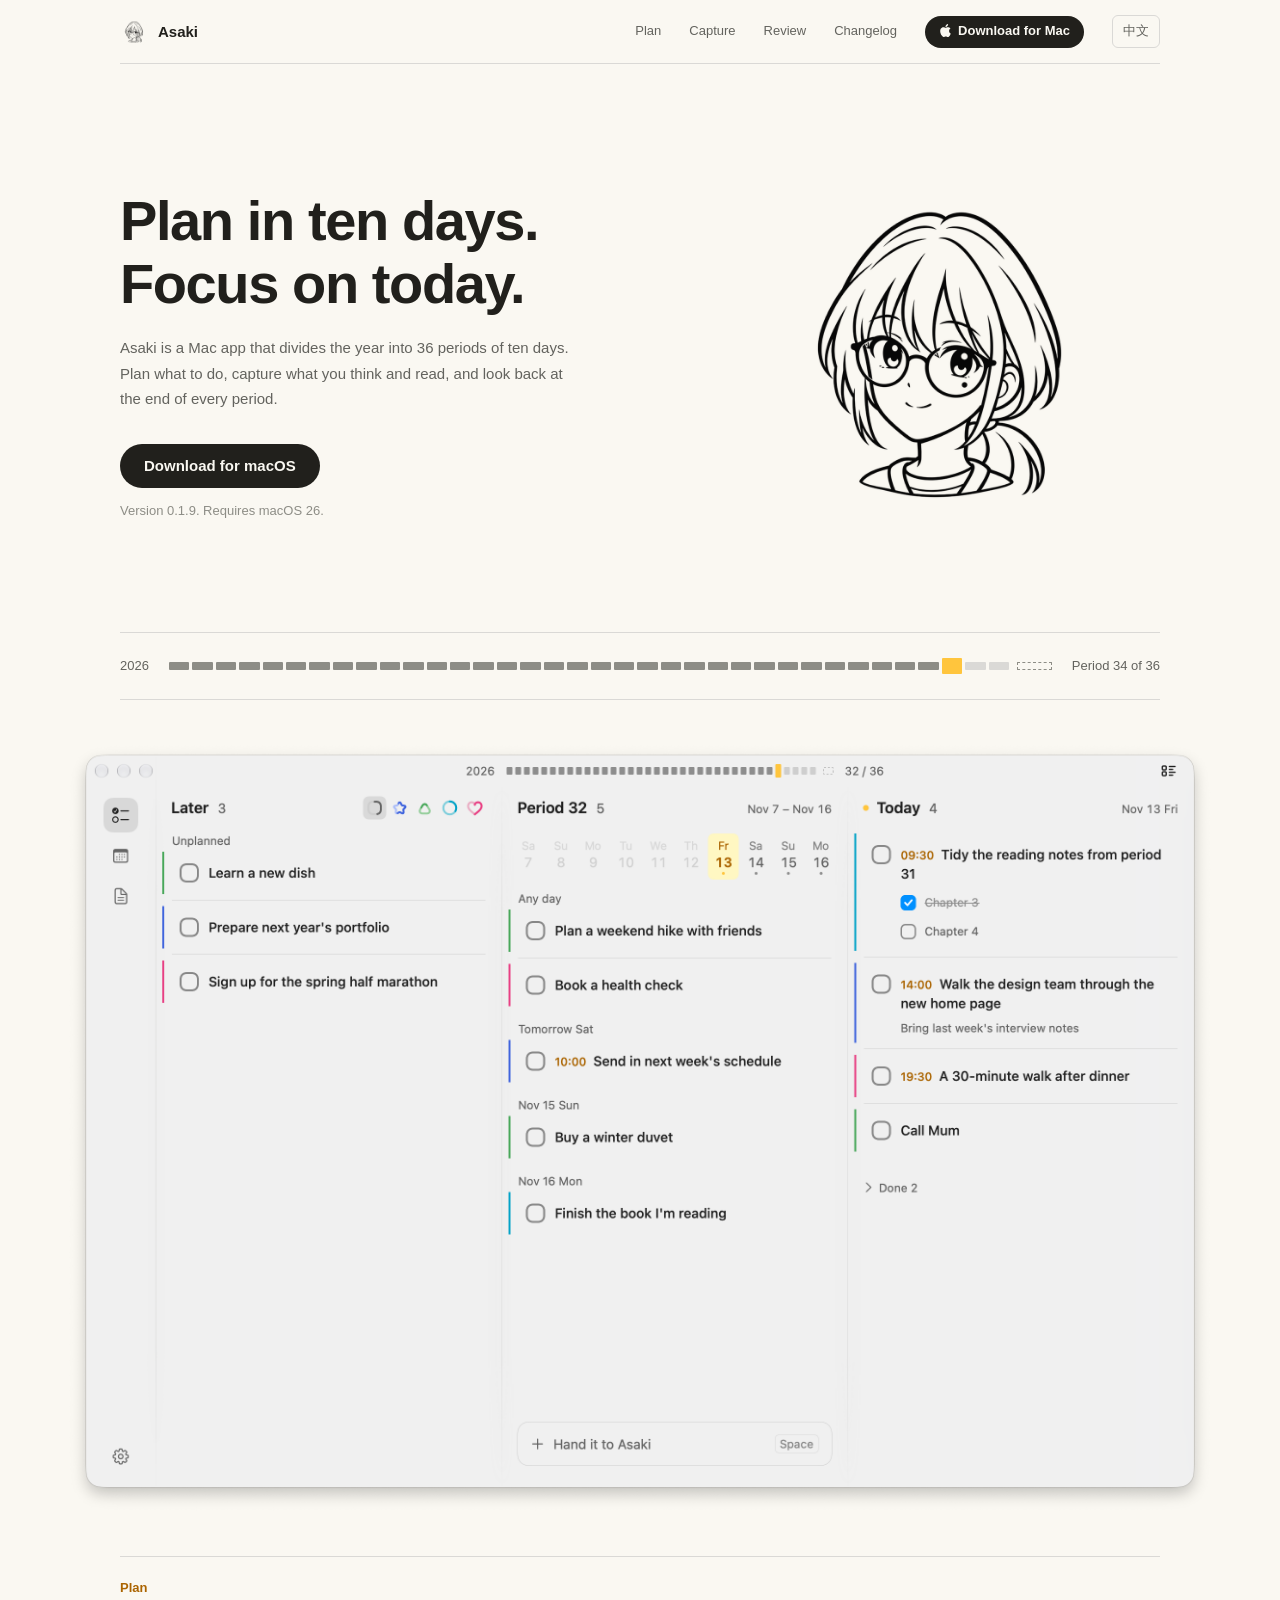
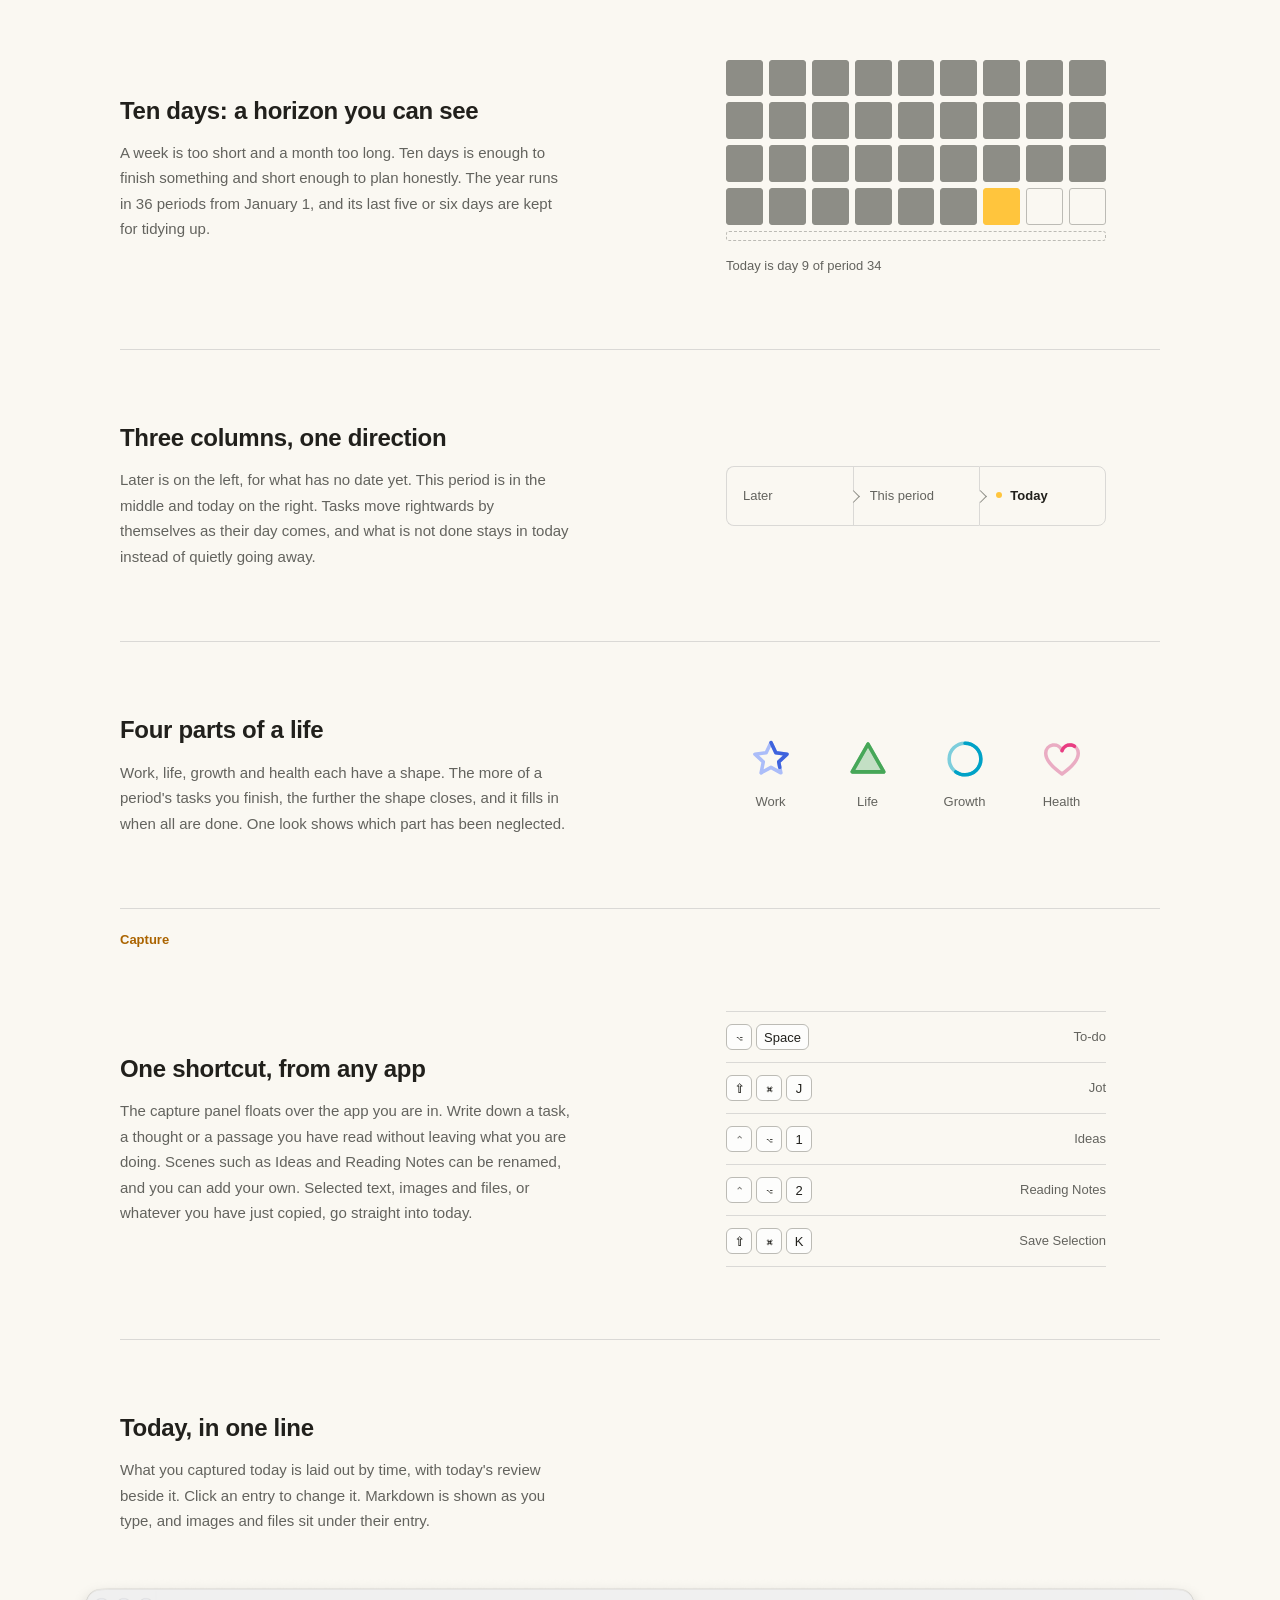
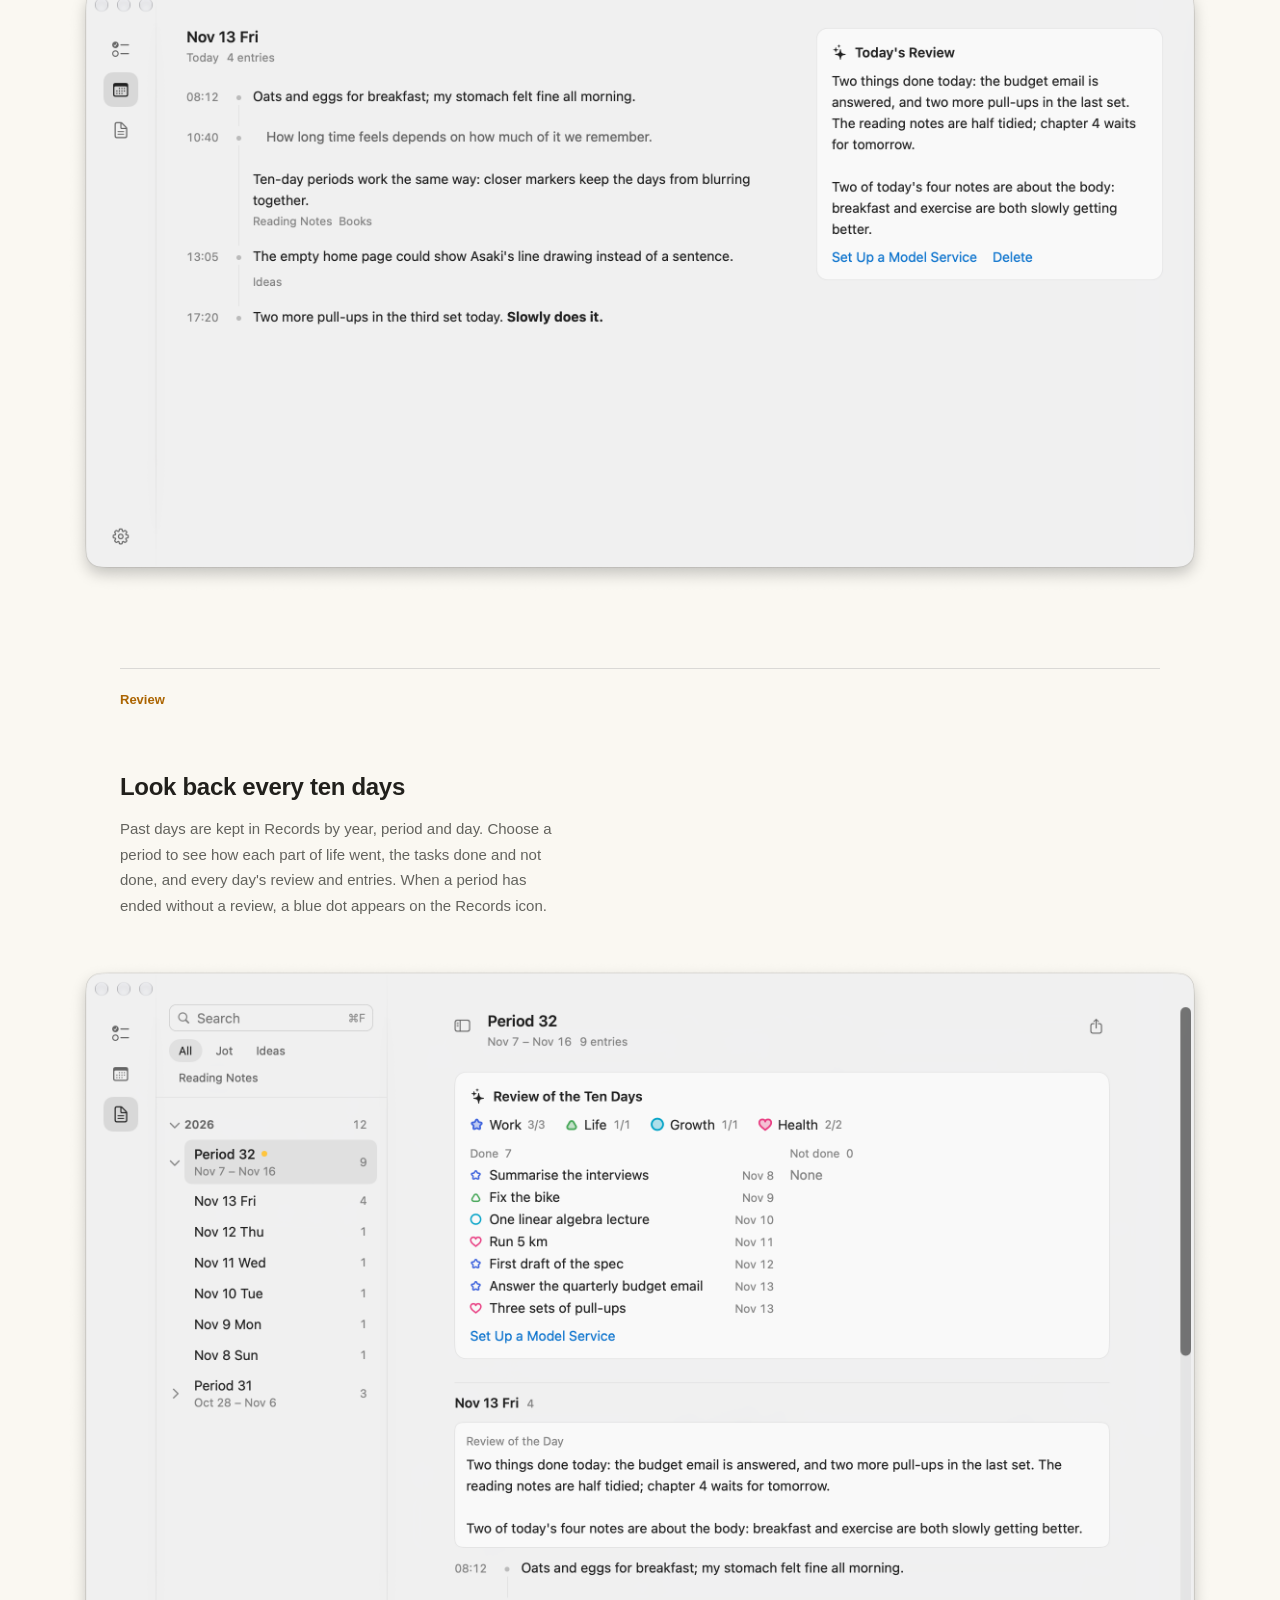
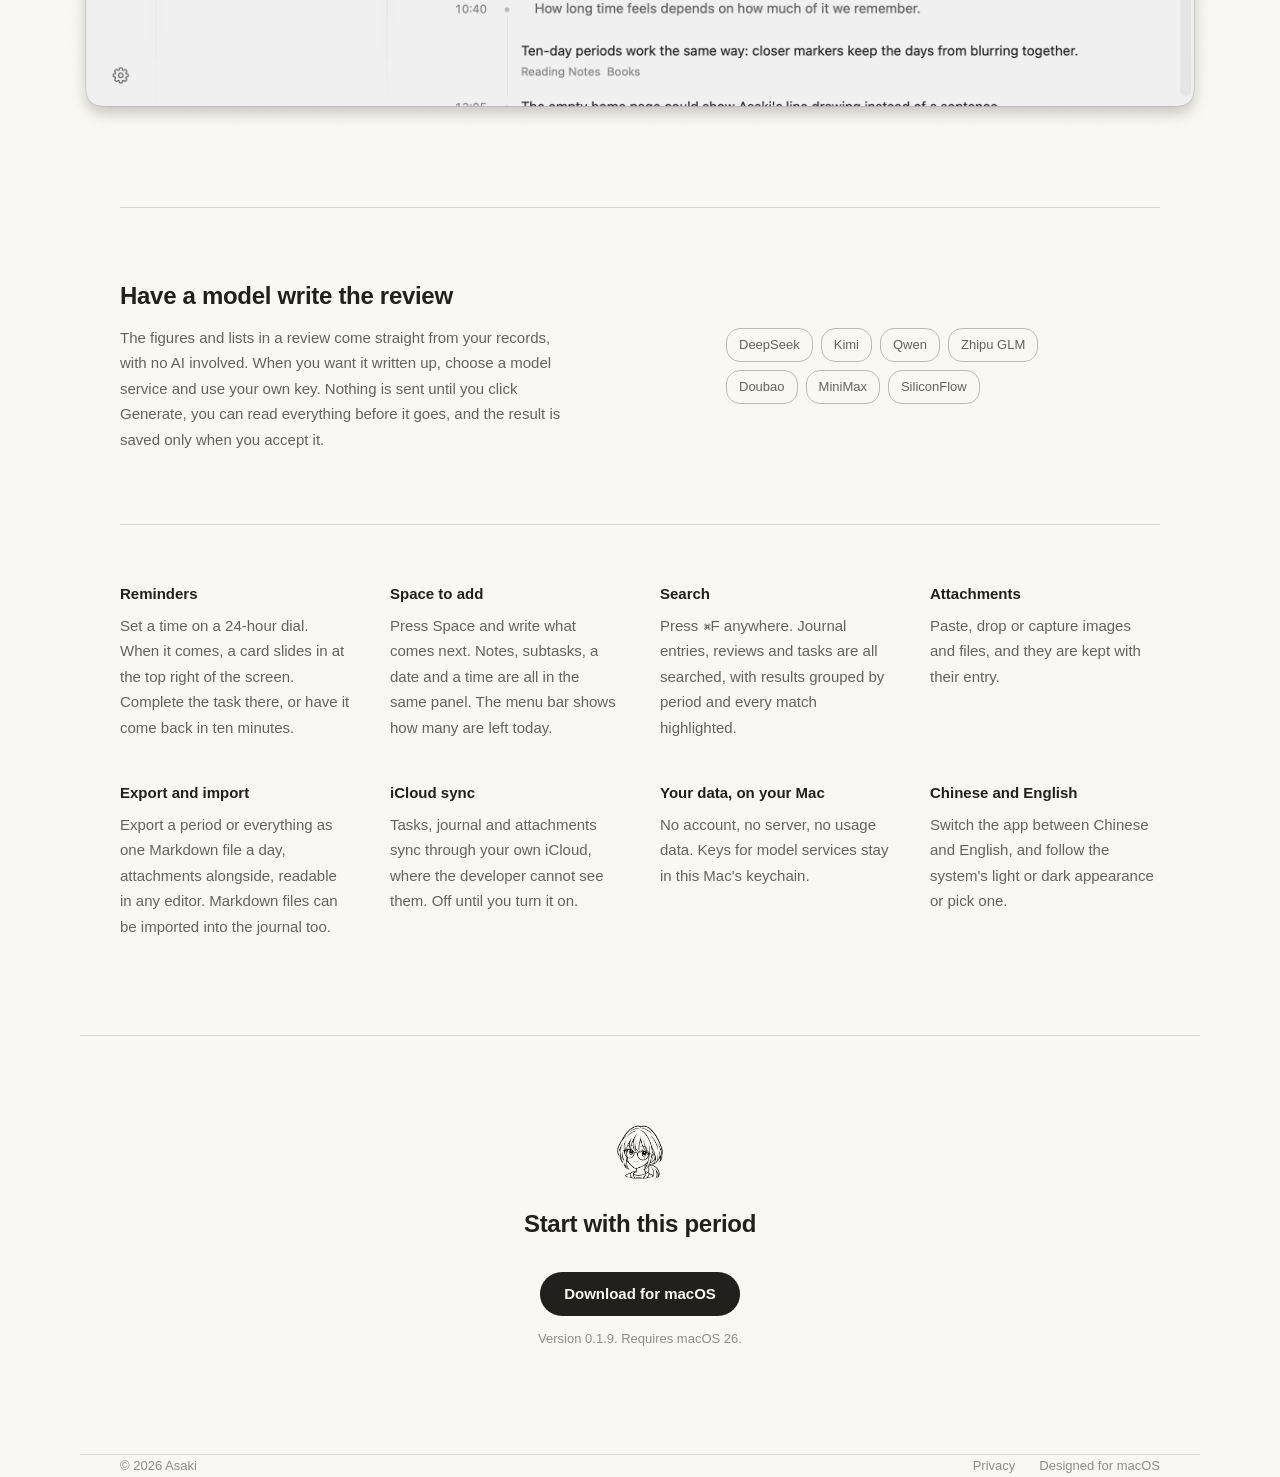
==== commit 75b12f06: "Add Asaki 0.1.9 (10)" ====
--- a/index.html
+++ b/index.html
@@ -40,7 +40,7 @@
         <span lang="en">Asaki is a Mac app that divides the year into 36 periods of ten days. Plan what to do, capture what you think and read, and look back at the end of every period.</span>
       </p>
       <a class="button" href="#download"><span lang="zh">下载 Mac 版</span><span lang="en">Download for macOS</span></a>
-      <p class="note"><span lang="zh">版本 0.1.8，需要 macOS 26</span><span lang="en">Version 0.1.8. Requires macOS 26.</span></p>
+      <p class="note"><span lang="zh">版本 0.1.9，需要 macOS 26</span><span lang="en">Version 0.1.9. Requires macOS 26.</span></p>
     </div>
     <img class="portrait" src="assets/asaki.png" width="1024" height="1024"
       alt="Asaki：戴圆框眼镜、扎低马尾的女孩，黑色线稿">
@@ -235,7 +235,7 @@
     <img src="assets/icon.png" alt="" width="72" height="72">
     <h2><span lang="zh">从这个十天开始</span><span lang="en">Start with this period</span></h2>
     <a class="button" href="https://github.com/lhjZY/asaki-releases/releases/latest/download/Asaki-arm64.dmg" data-download><span lang="zh">下载 Mac 版</span><span lang="en">Download for macOS</span></a>
-    <p class="note"><span lang="zh">版本 0.1.8，需要 macOS 26</span><span lang="en">Version 0.1.8. Requires macOS 26.</span></p>
+    <p class="note"><span lang="zh">版本 0.1.9，需要 macOS 26</span><span lang="en">Version 0.1.9. Requires macOS 26.</span></p>
   </section>
 </main>
 
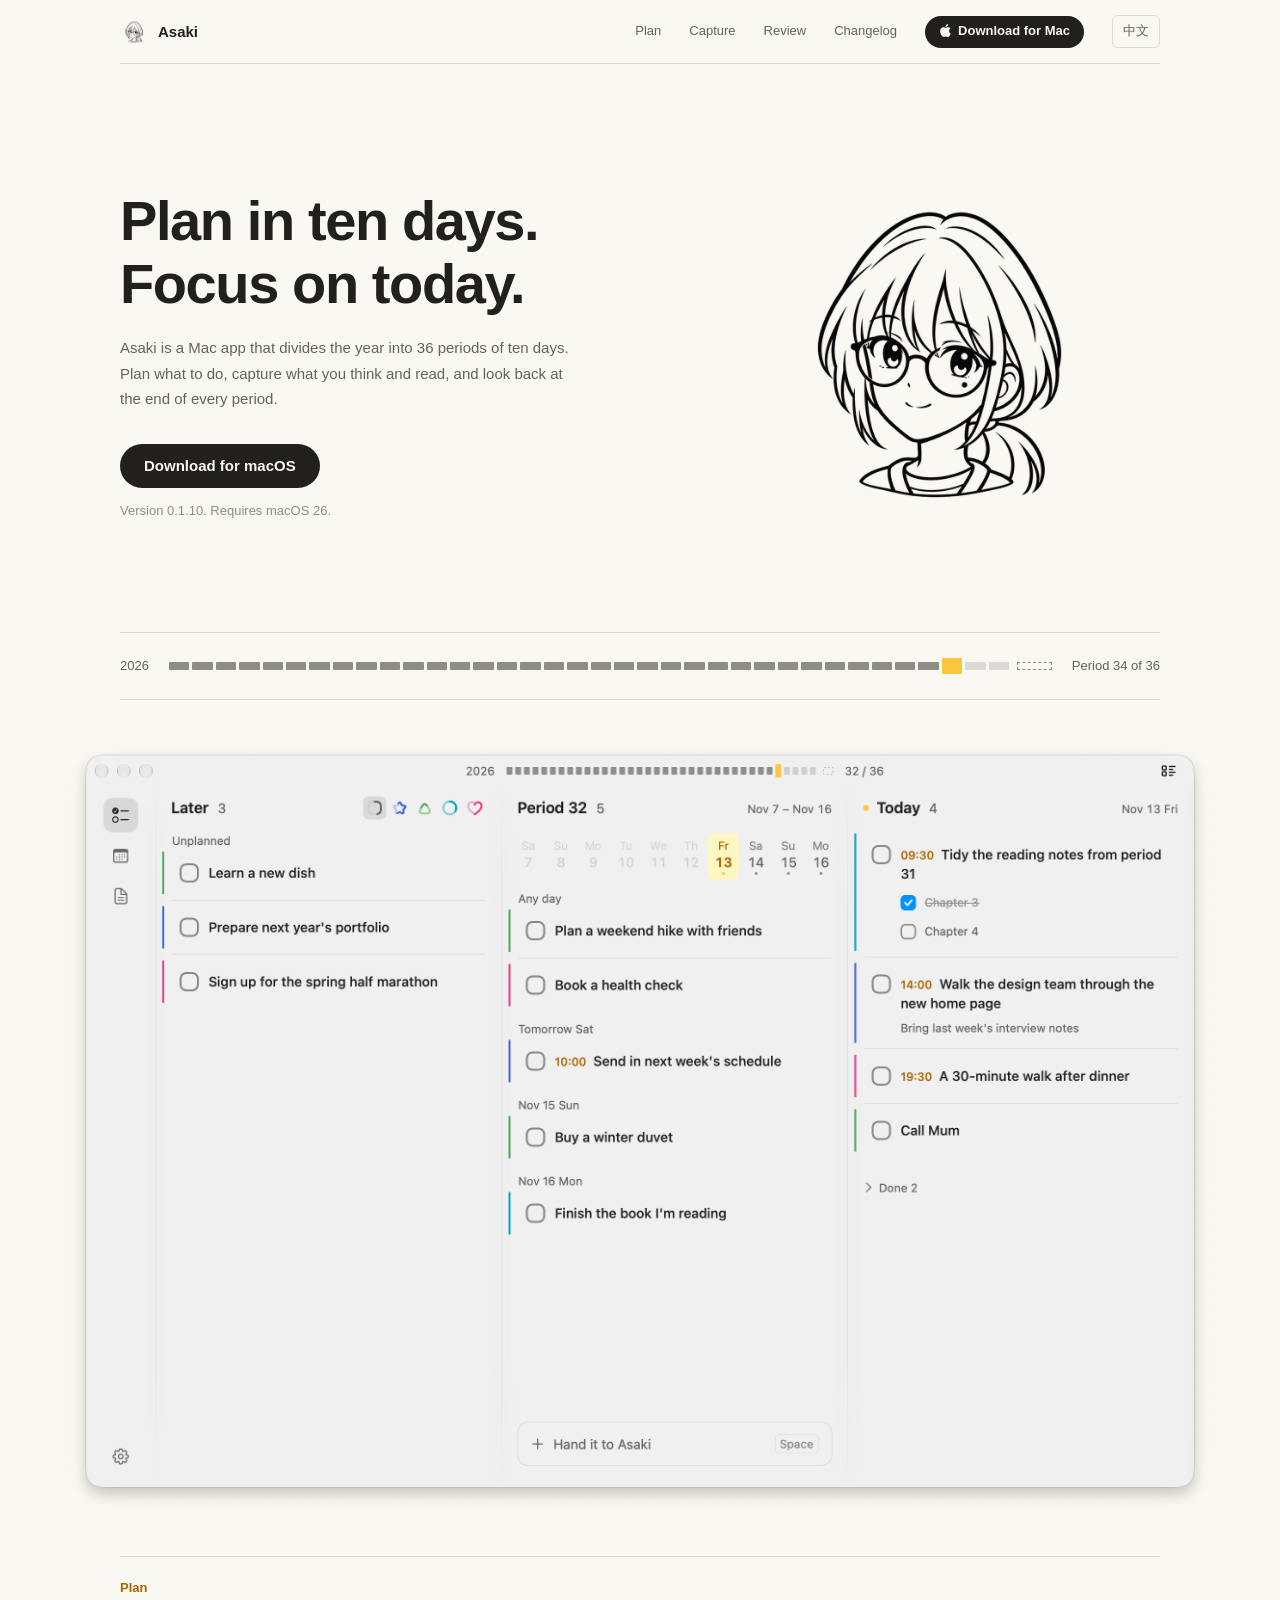
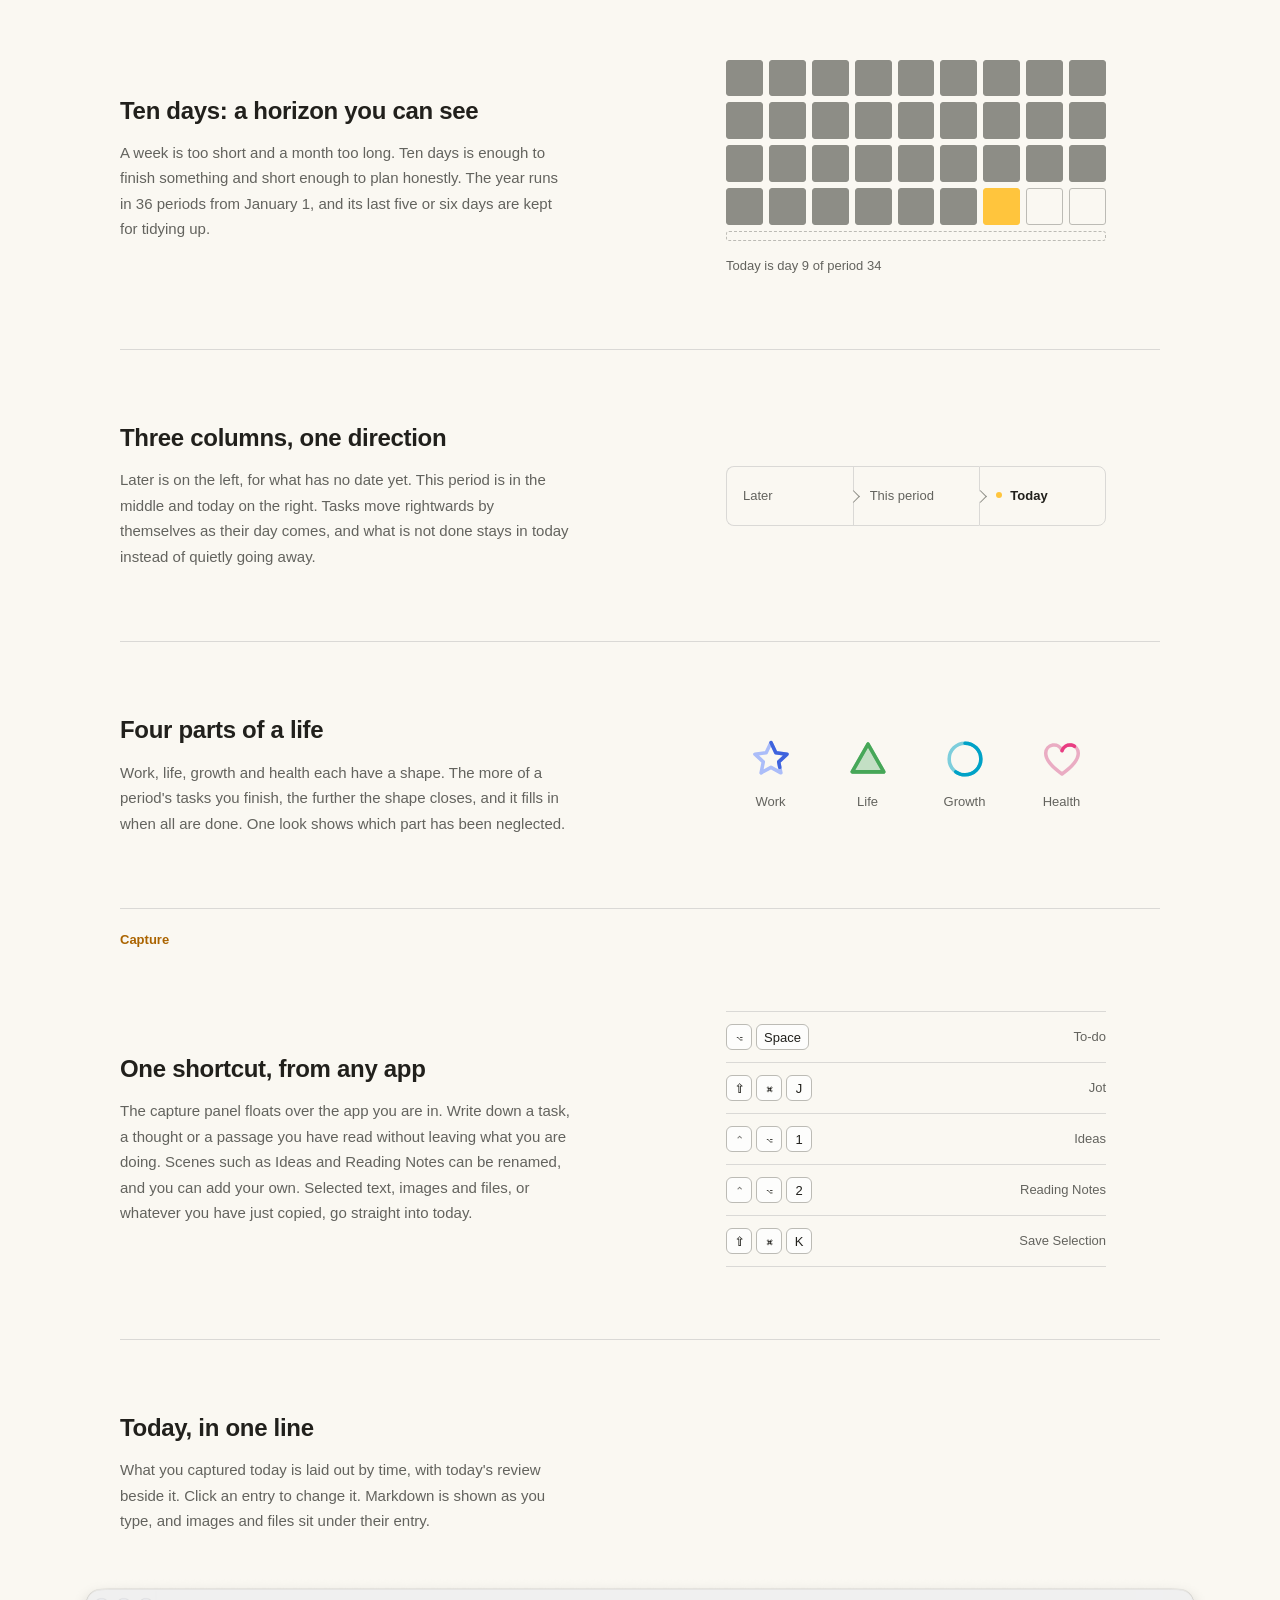
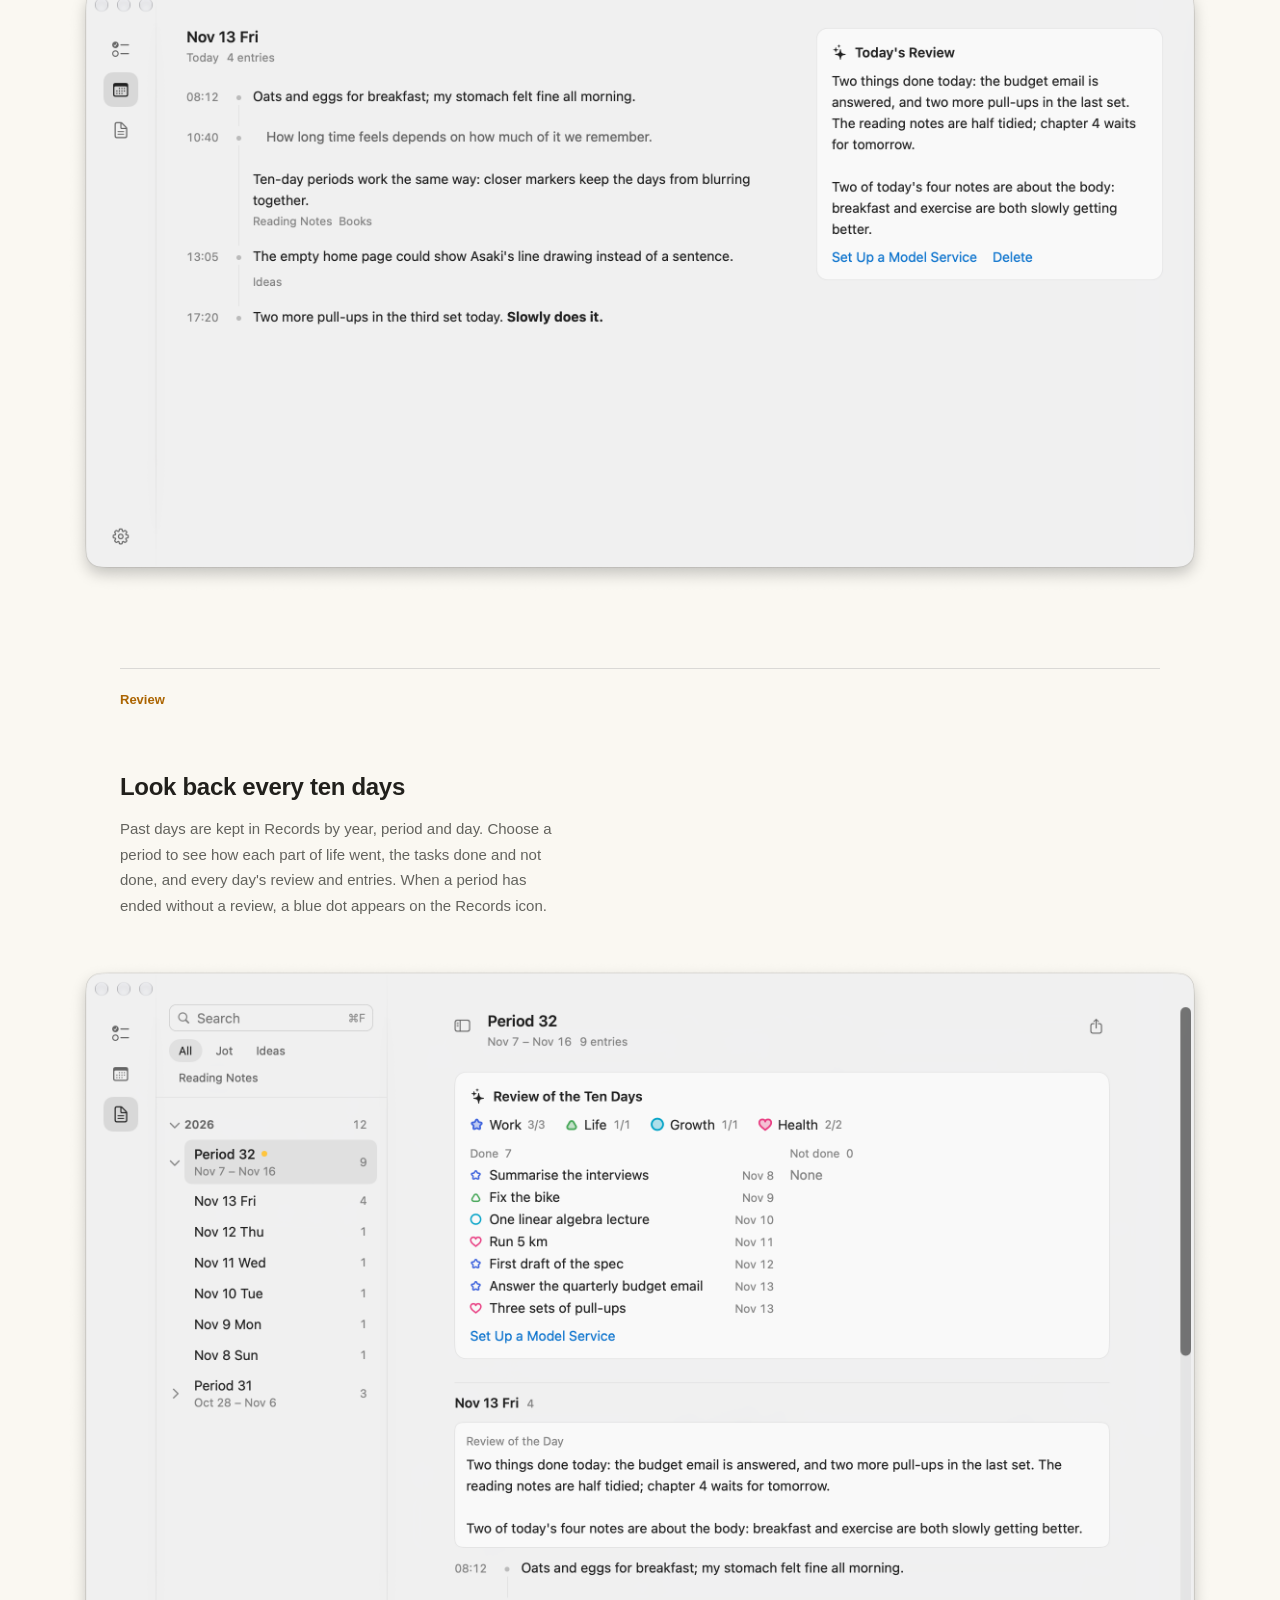
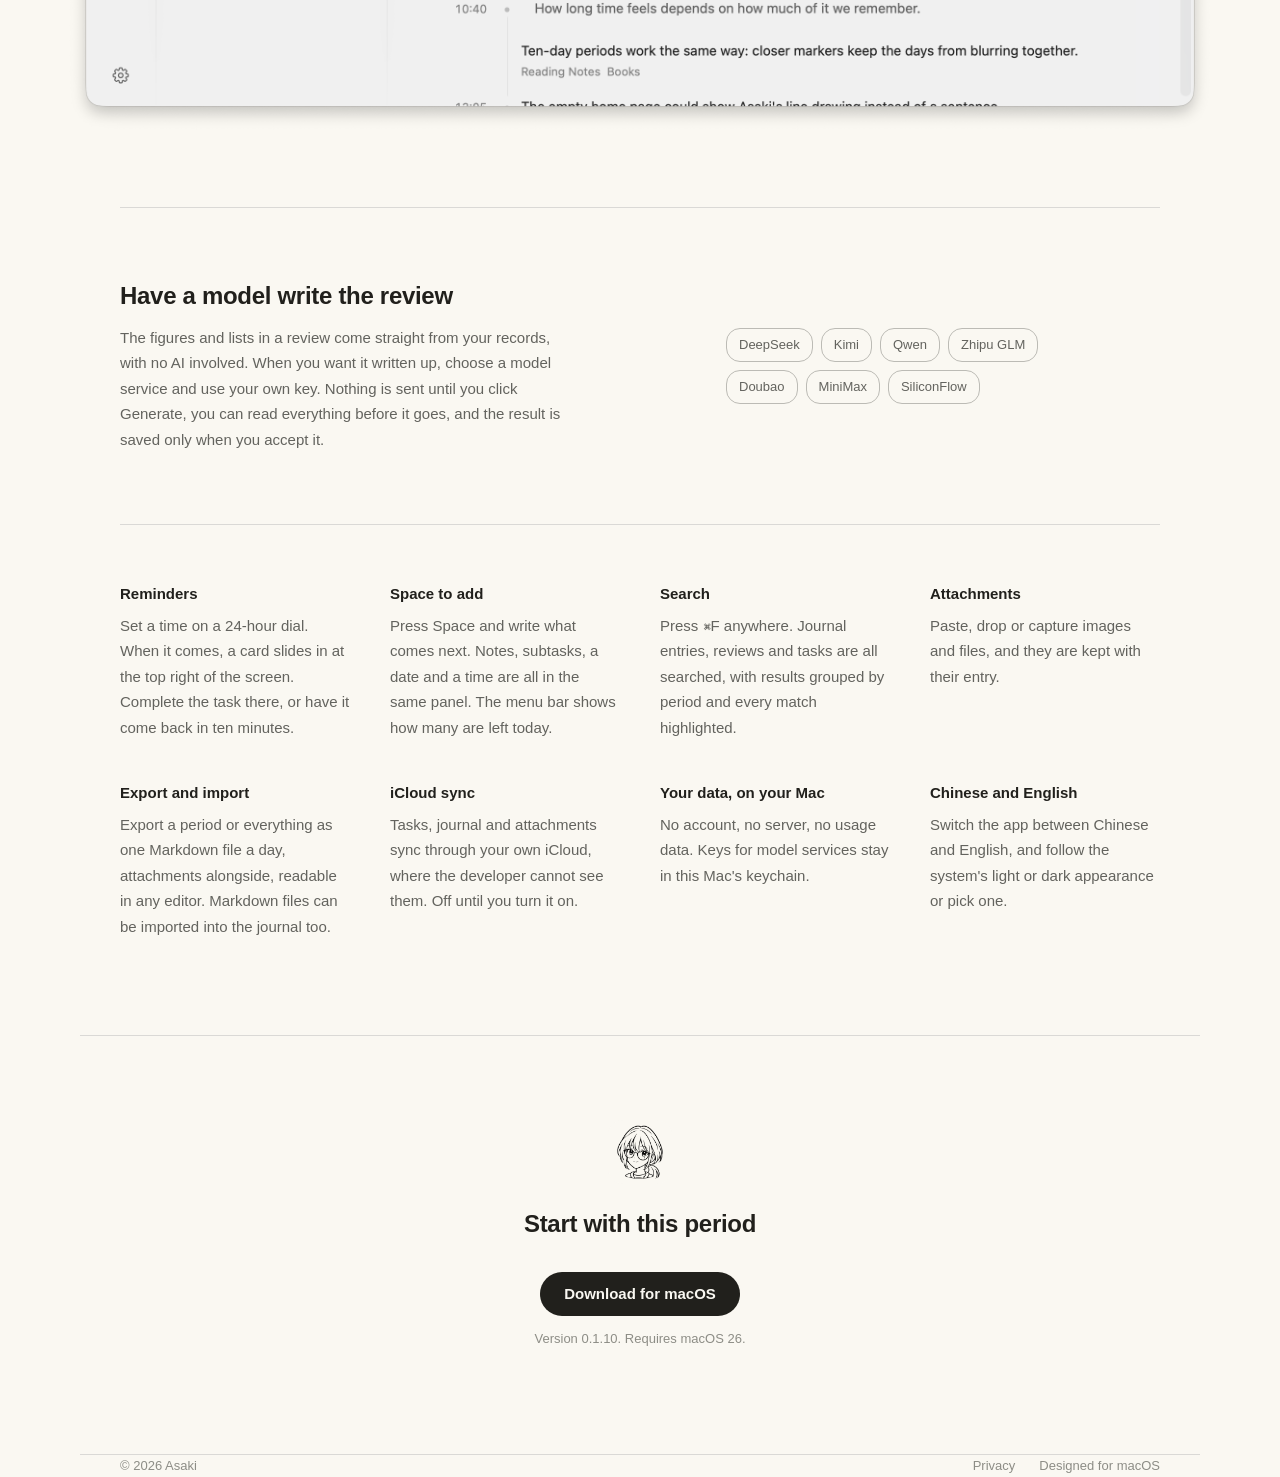
==== commit 34f7233f: "Add Asaki 0.1.10 (11)" ====
--- a/index.html
+++ b/index.html
@@ -40,7 +40,7 @@
         <span lang="en">Asaki is a Mac app that divides the year into 36 periods of ten days. Plan what to do, capture what you think and read, and look back at the end of every period.</span>
       </p>
       <a class="button" href="#download"><span lang="zh">下载 Mac 版</span><span lang="en">Download for macOS</span></a>
-      <p class="note"><span lang="zh">版本 0.1.9，需要 macOS 26</span><span lang="en">Version 0.1.9. Requires macOS 26.</span></p>
+      <p class="note"><span lang="zh">版本 0.1.10，需要 macOS 26</span><span lang="en">Version 0.1.10. Requires macOS 26.</span></p>
     </div>
     <img class="portrait" src="assets/asaki.png" width="1024" height="1024"
       alt="Asaki：戴圆框眼镜、扎低马尾的女孩，黑色线稿">
@@ -235,7 +235,7 @@
     <img src="assets/icon.png" alt="" width="72" height="72">
     <h2><span lang="zh">从这个十天开始</span><span lang="en">Start with this period</span></h2>
     <a class="button" href="https://github.com/lhjZY/asaki-releases/releases/latest/download/Asaki-arm64.dmg" data-download><span lang="zh">下载 Mac 版</span><span lang="en">Download for macOS</span></a>
-    <p class="note"><span lang="zh">版本 0.1.9，需要 macOS 26</span><span lang="en">Version 0.1.9. Requires macOS 26.</span></p>
+    <p class="note"><span lang="zh">版本 0.1.10，需要 macOS 26</span><span lang="en">Version 0.1.10. Requires macOS 26.</span></p>
   </section>
 </main>
 
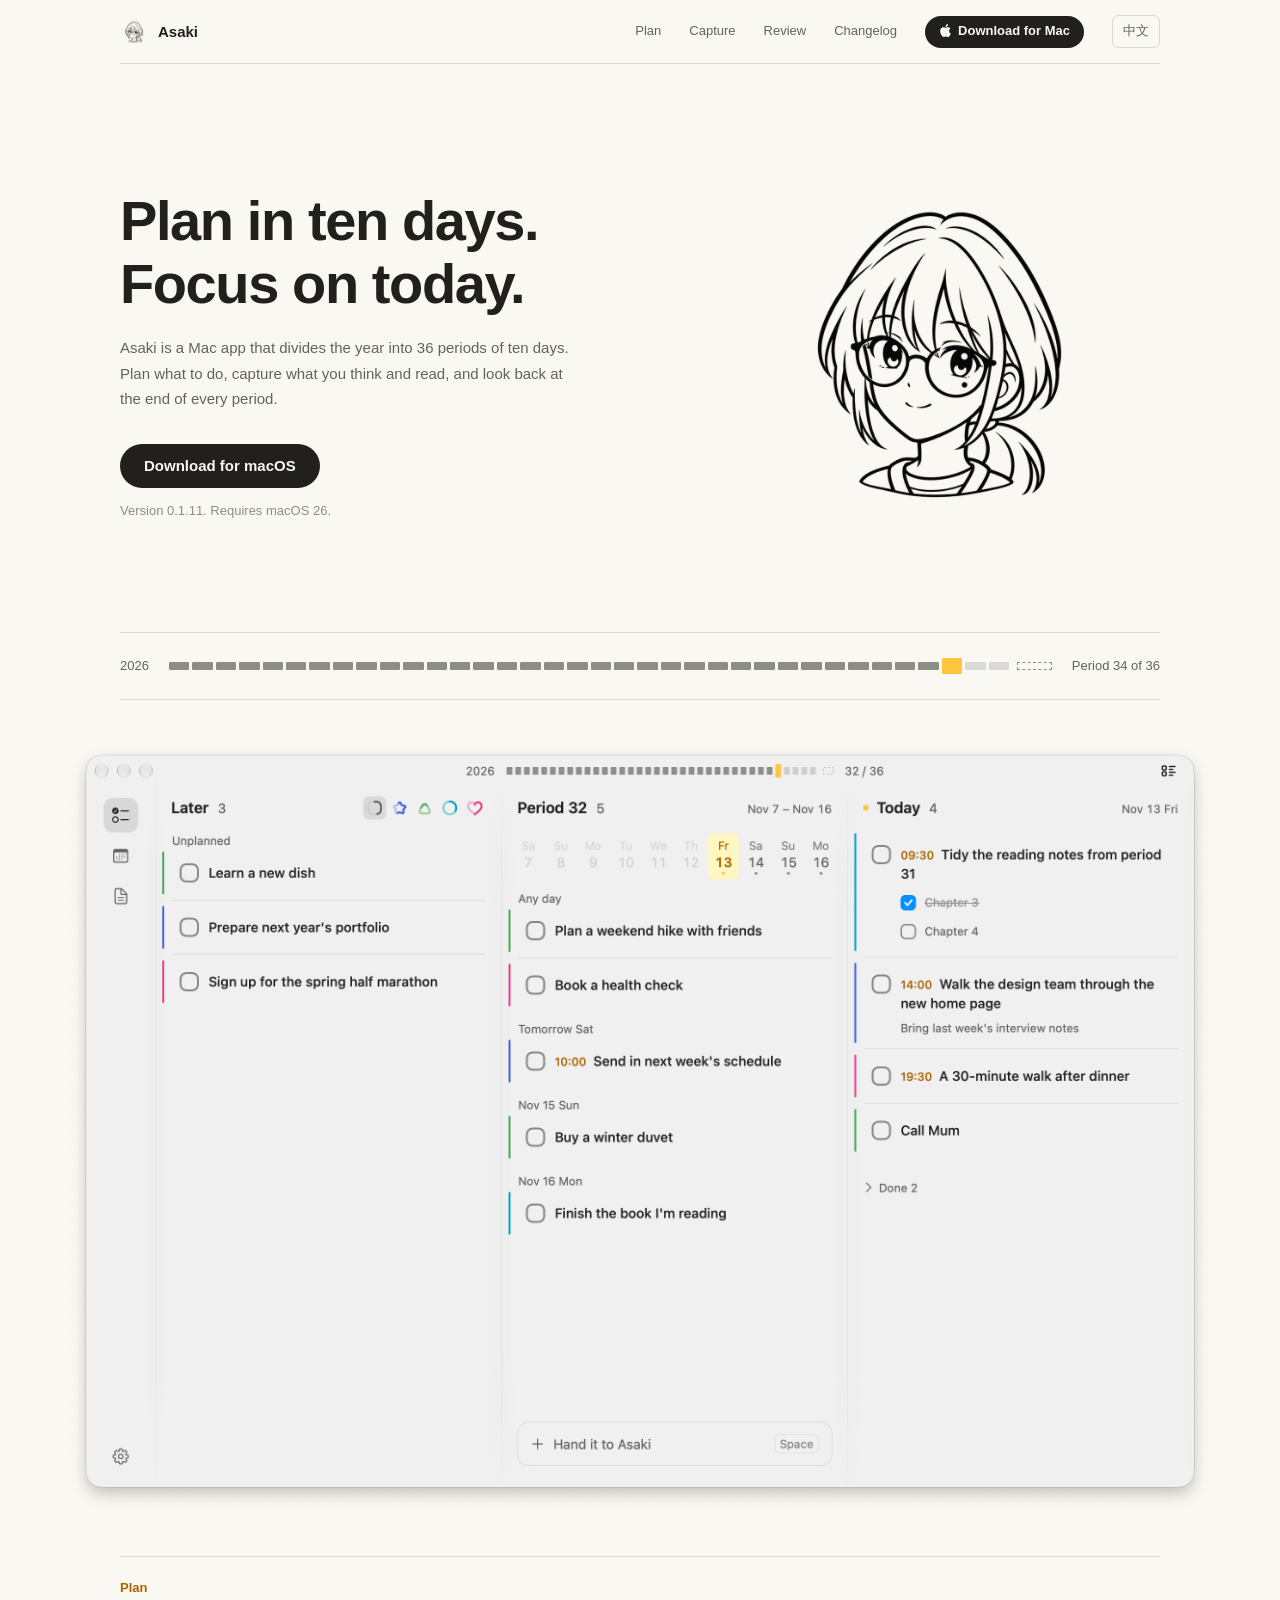
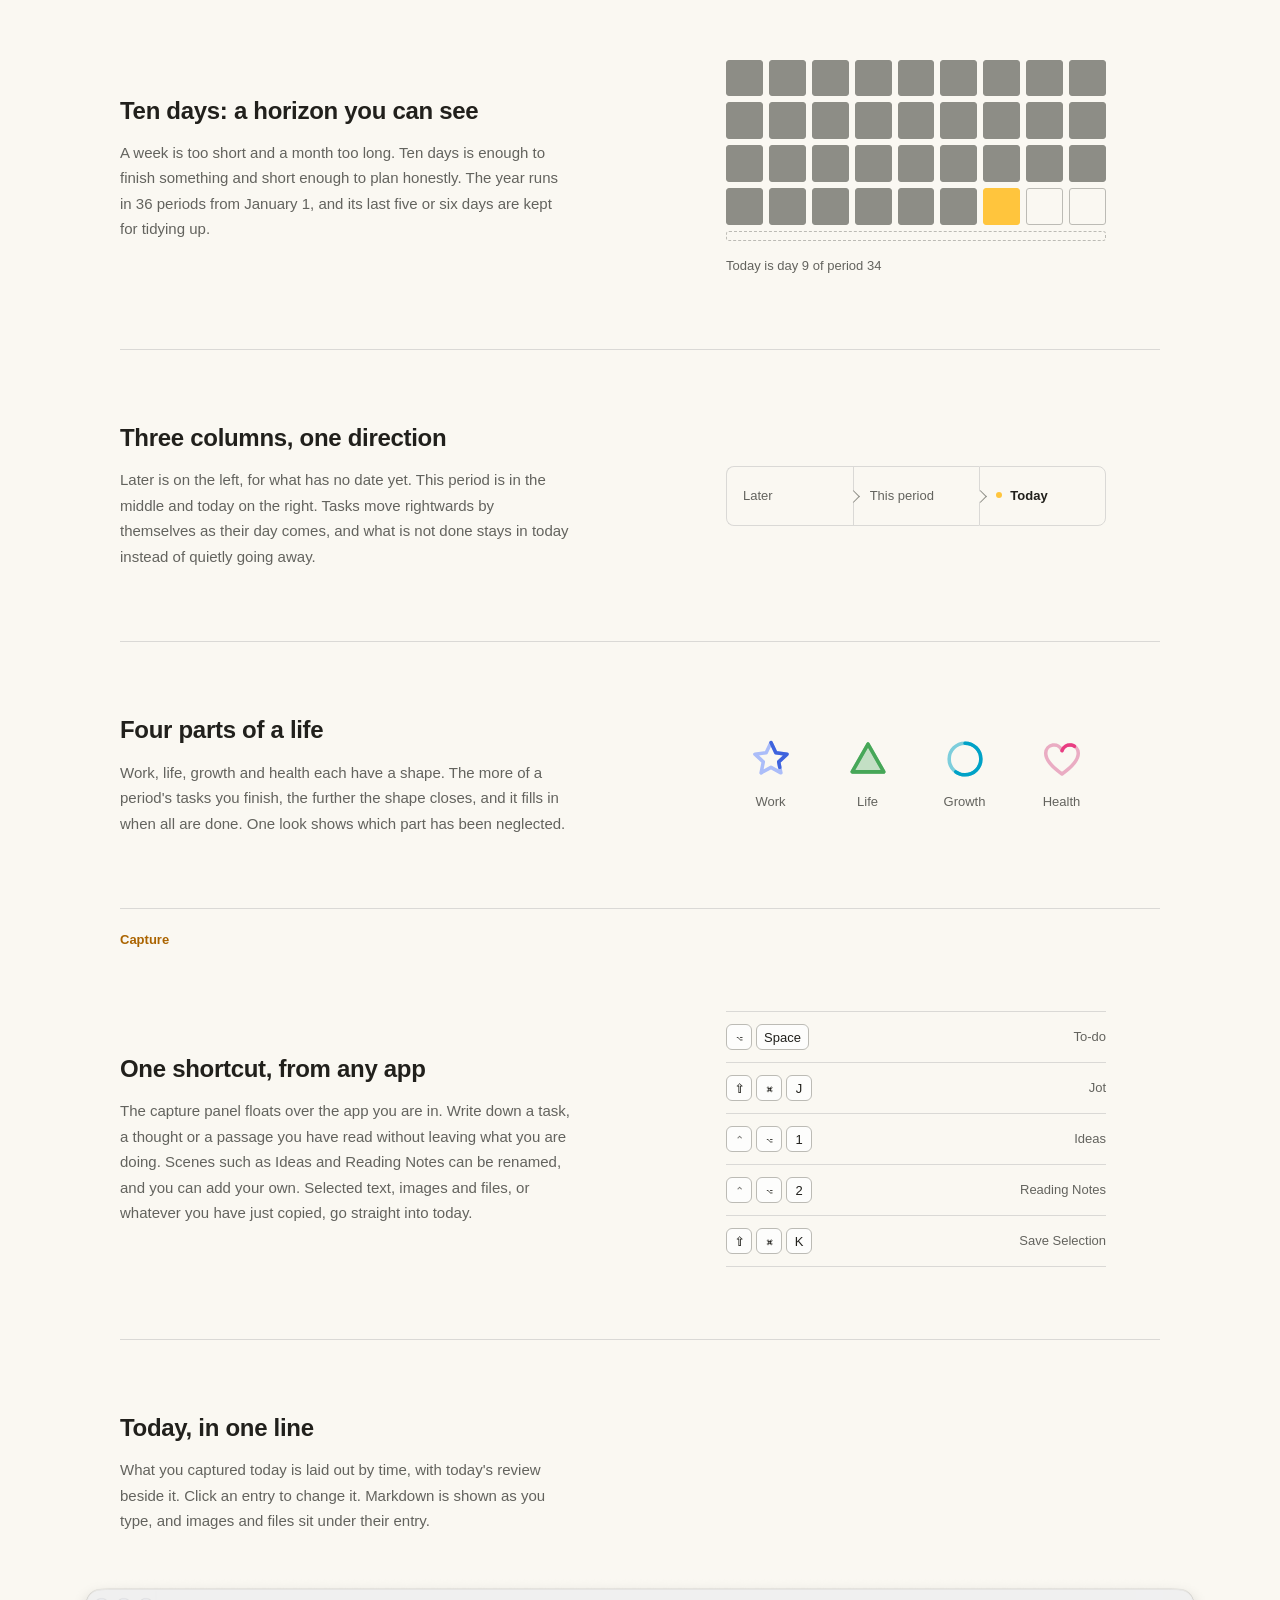
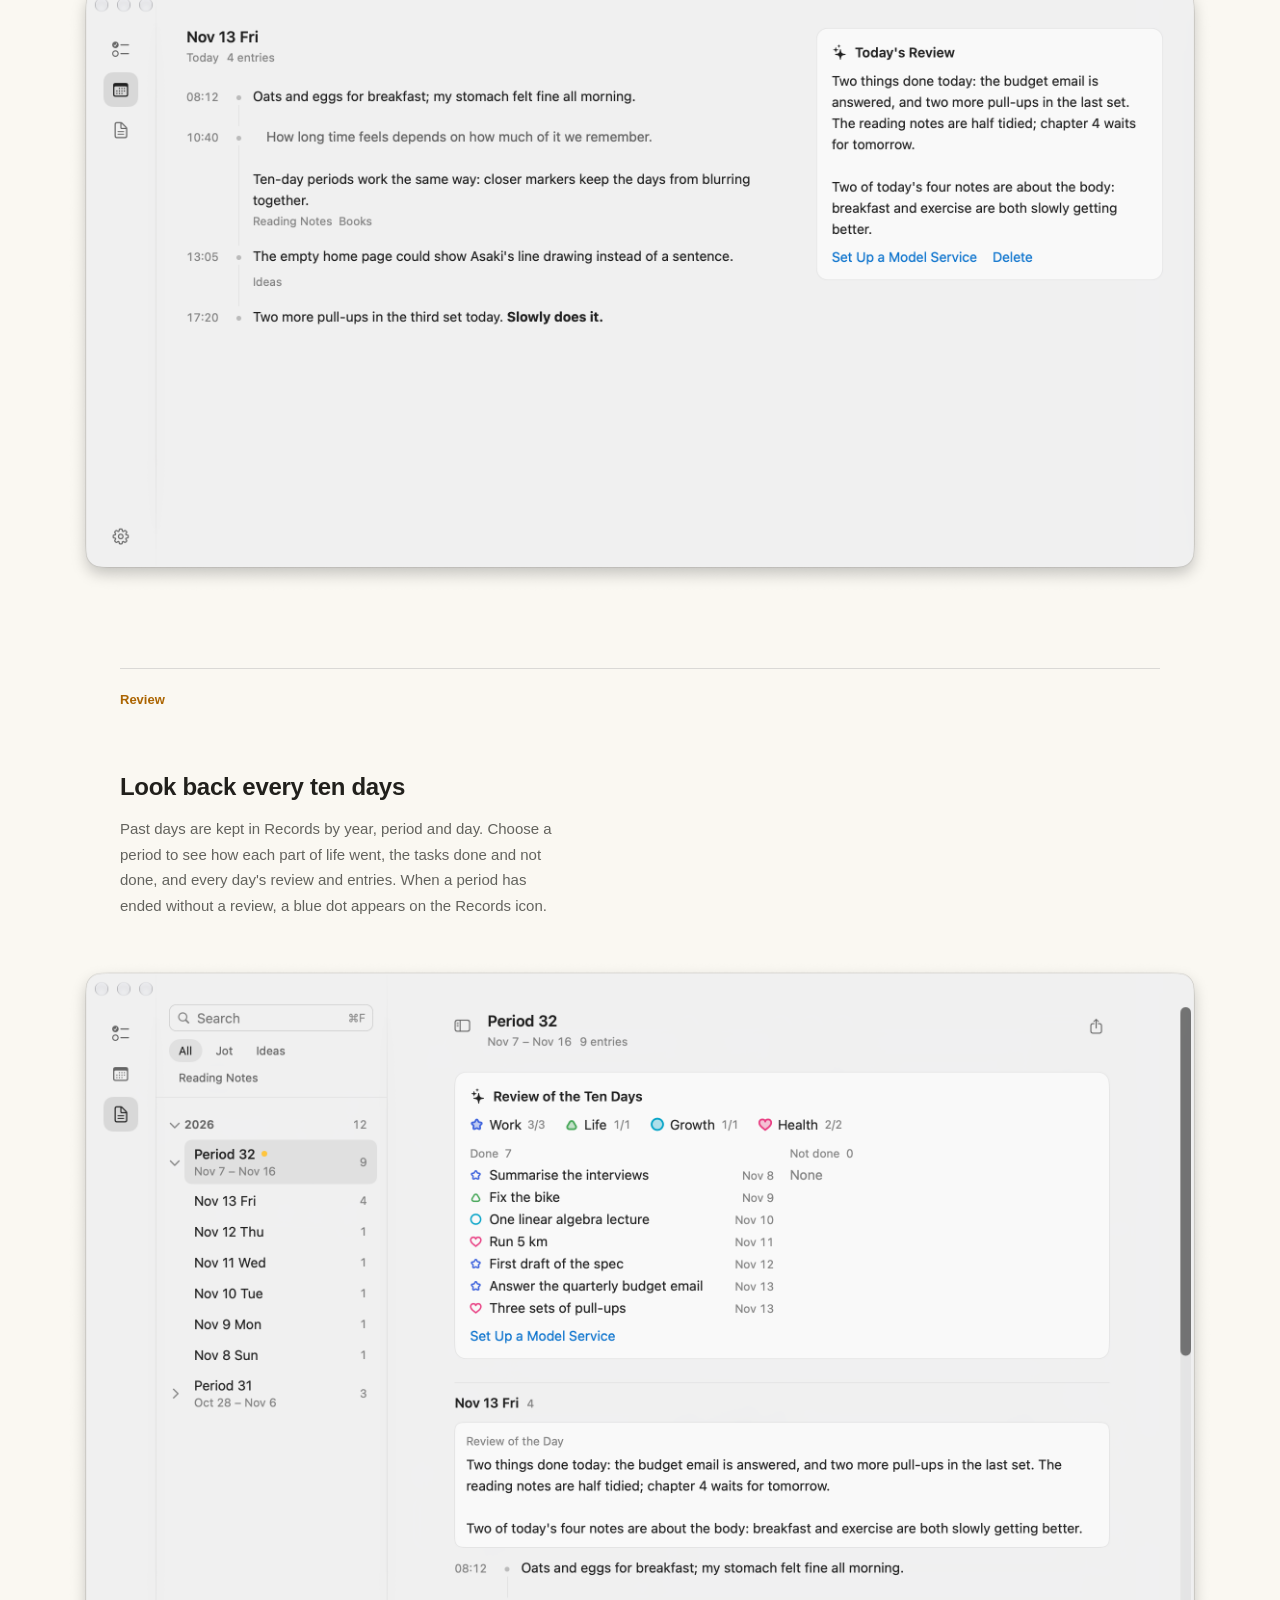
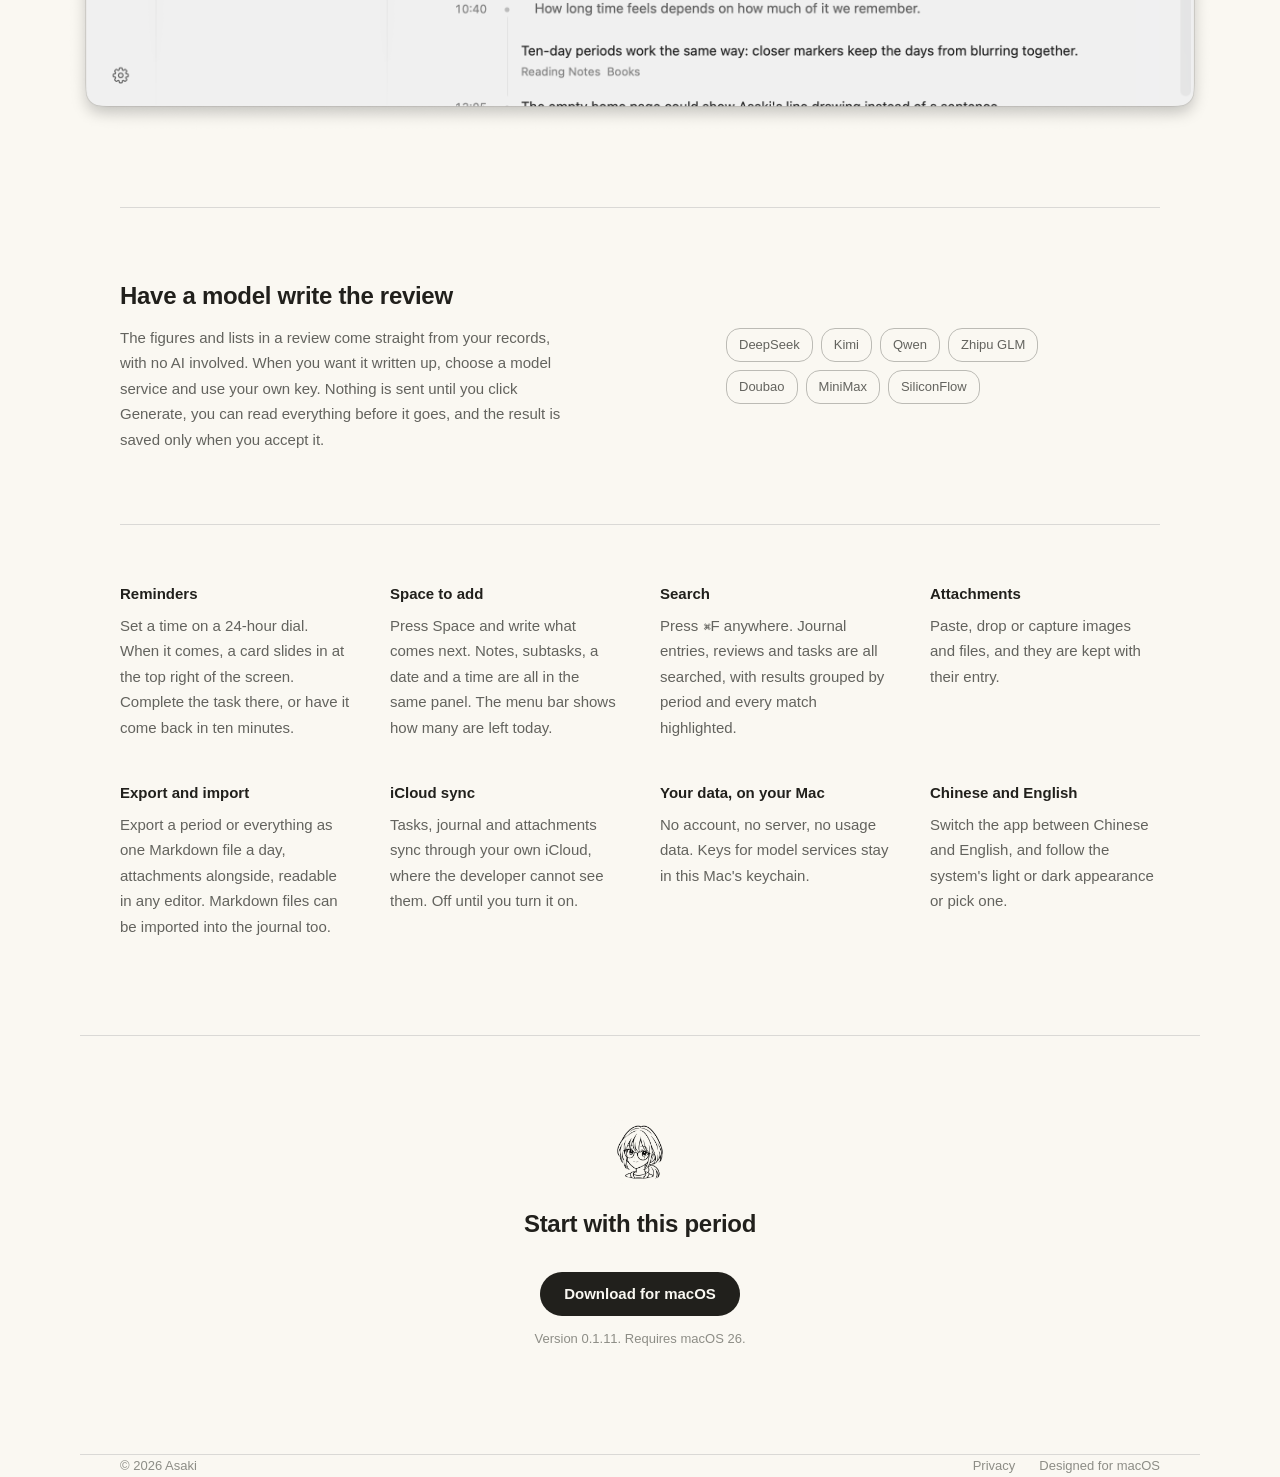
==== commit 6ee552bf: "Add Asaki 0.1.11 (12)" ====
--- a/index.html
+++ b/index.html
@@ -40,7 +40,7 @@
         <span lang="en">Asaki is a Mac app that divides the year into 36 periods of ten days. Plan what to do, capture what you think and read, and look back at the end of every period.</span>
       </p>
       <a class="button" href="#download"><span lang="zh">下载 Mac 版</span><span lang="en">Download for macOS</span></a>
-      <p class="note"><span lang="zh">版本 0.1.10，需要 macOS 26</span><span lang="en">Version 0.1.10. Requires macOS 26.</span></p>
+      <p class="note"><span lang="zh">版本 0.1.11，需要 macOS 26</span><span lang="en">Version 0.1.11. Requires macOS 26.</span></p>
     </div>
     <img class="portrait" src="assets/asaki.png" width="1024" height="1024"
       alt="Asaki：戴圆框眼镜、扎低马尾的女孩，黑色线稿">
@@ -235,7 +235,7 @@
     <img src="assets/icon.png" alt="" width="72" height="72">
     <h2><span lang="zh">从这个十天开始</span><span lang="en">Start with this period</span></h2>
     <a class="button" href="https://github.com/lhjZY/asaki-releases/releases/latest/download/Asaki-arm64.dmg" data-download><span lang="zh">下载 Mac 版</span><span lang="en">Download for macOS</span></a>
-    <p class="note"><span lang="zh">版本 0.1.10，需要 macOS 26</span><span lang="en">Version 0.1.10. Requires macOS 26.</span></p>
+    <p class="note"><span lang="zh">版本 0.1.11，需要 macOS 26</span><span lang="en">Version 0.1.11. Requires macOS 26.</span></p>
   </section>
 </main>
 
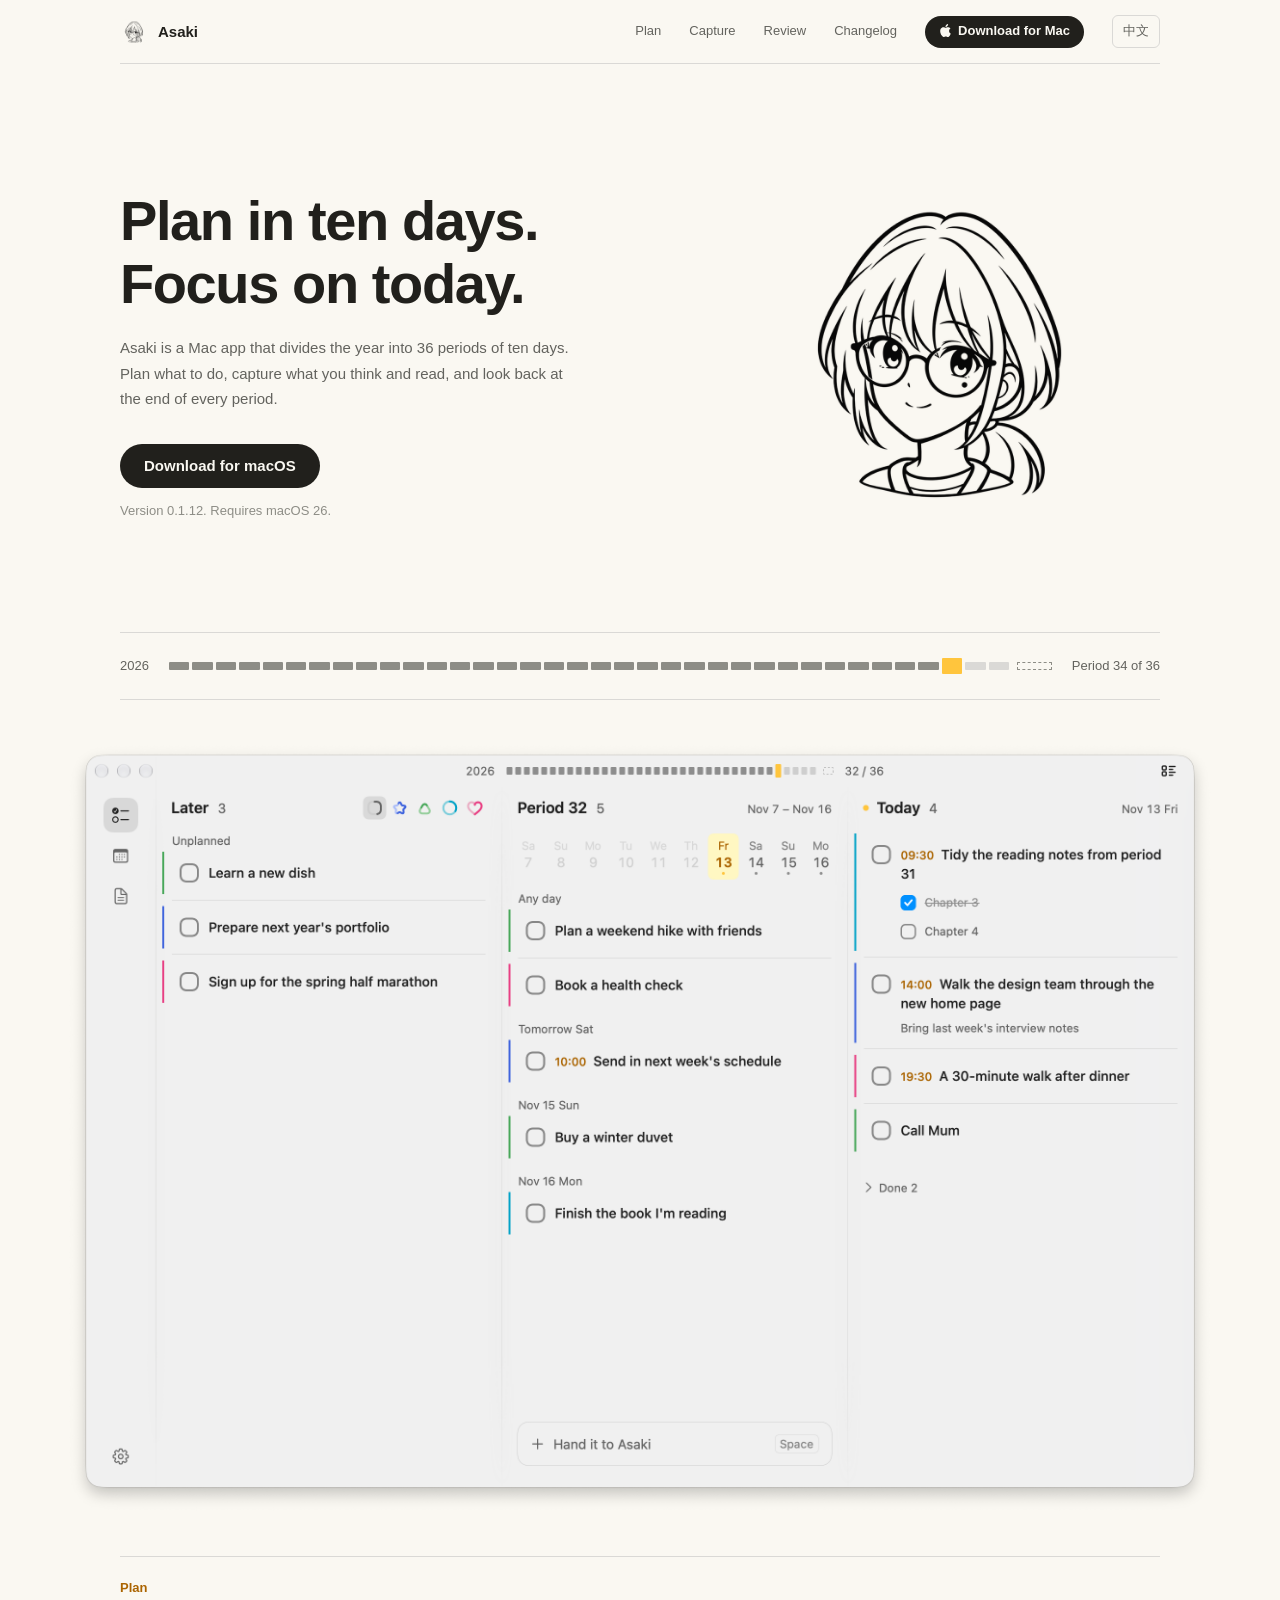
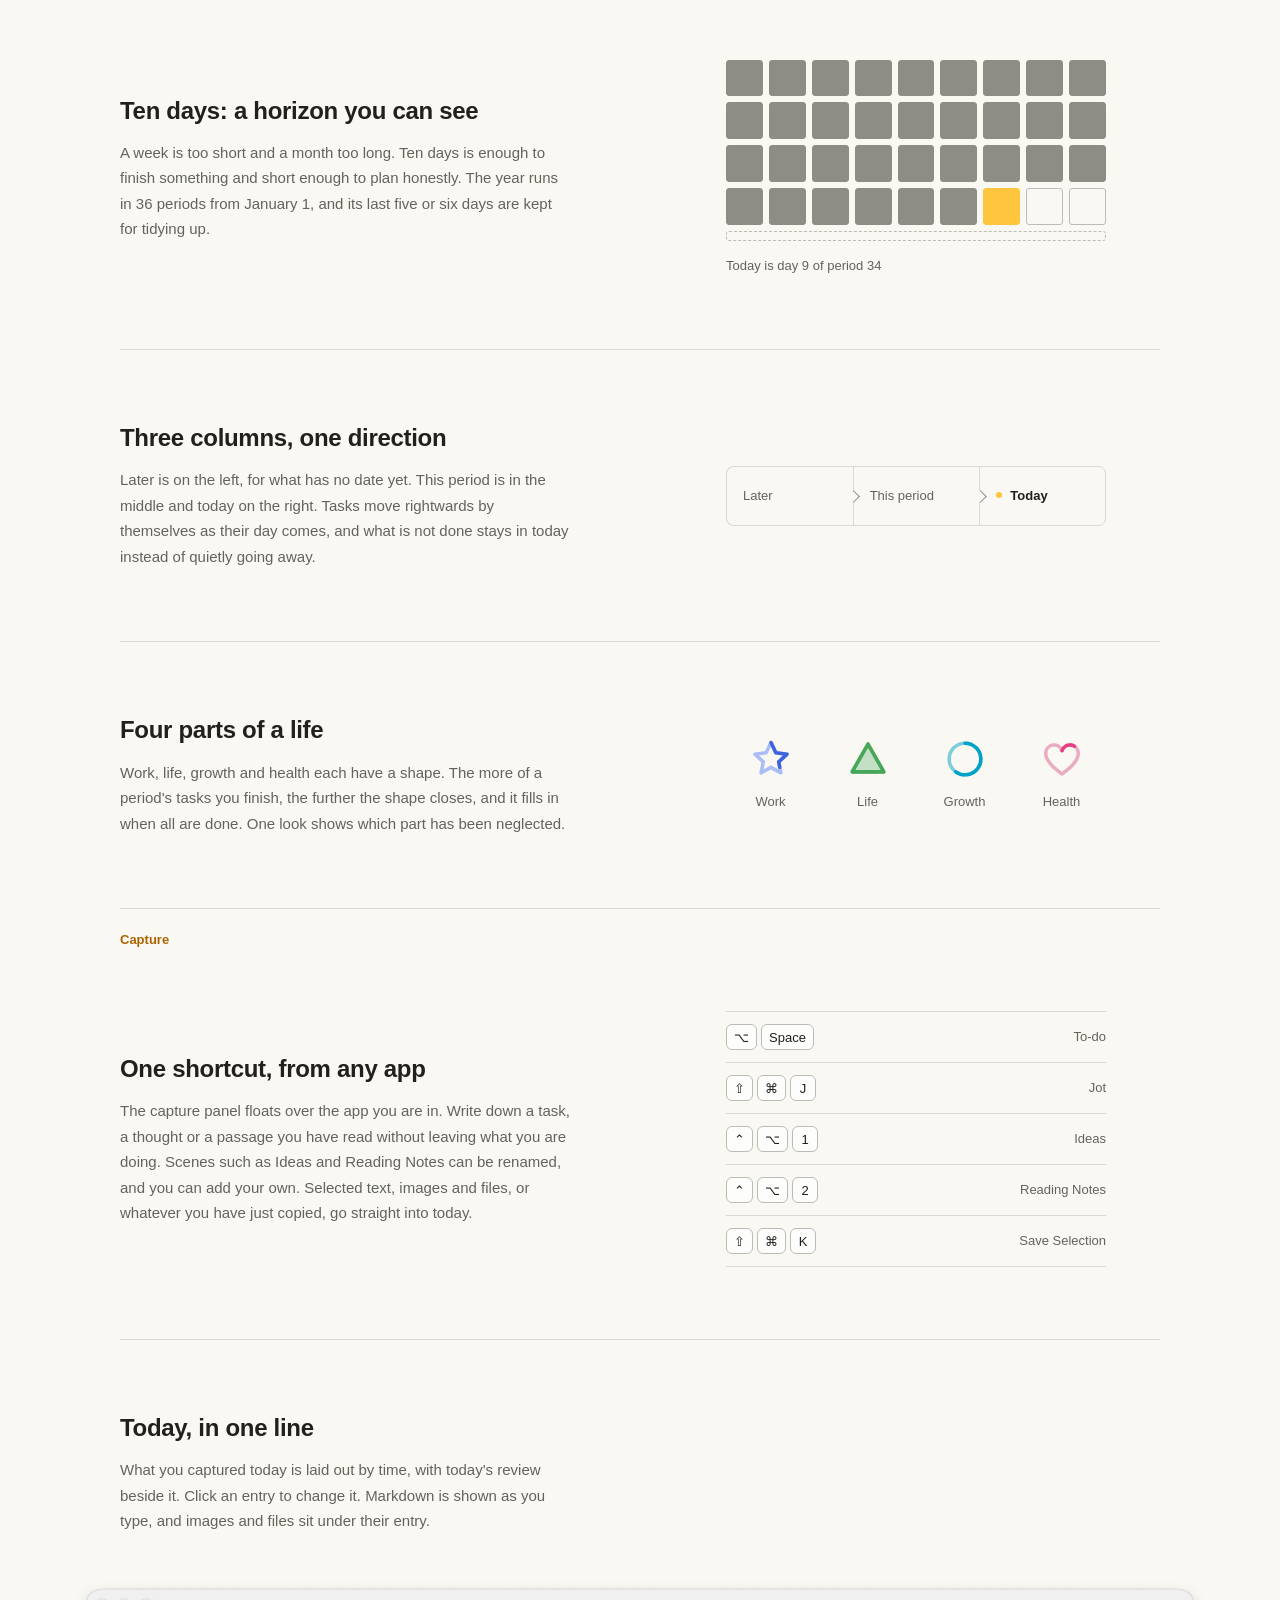
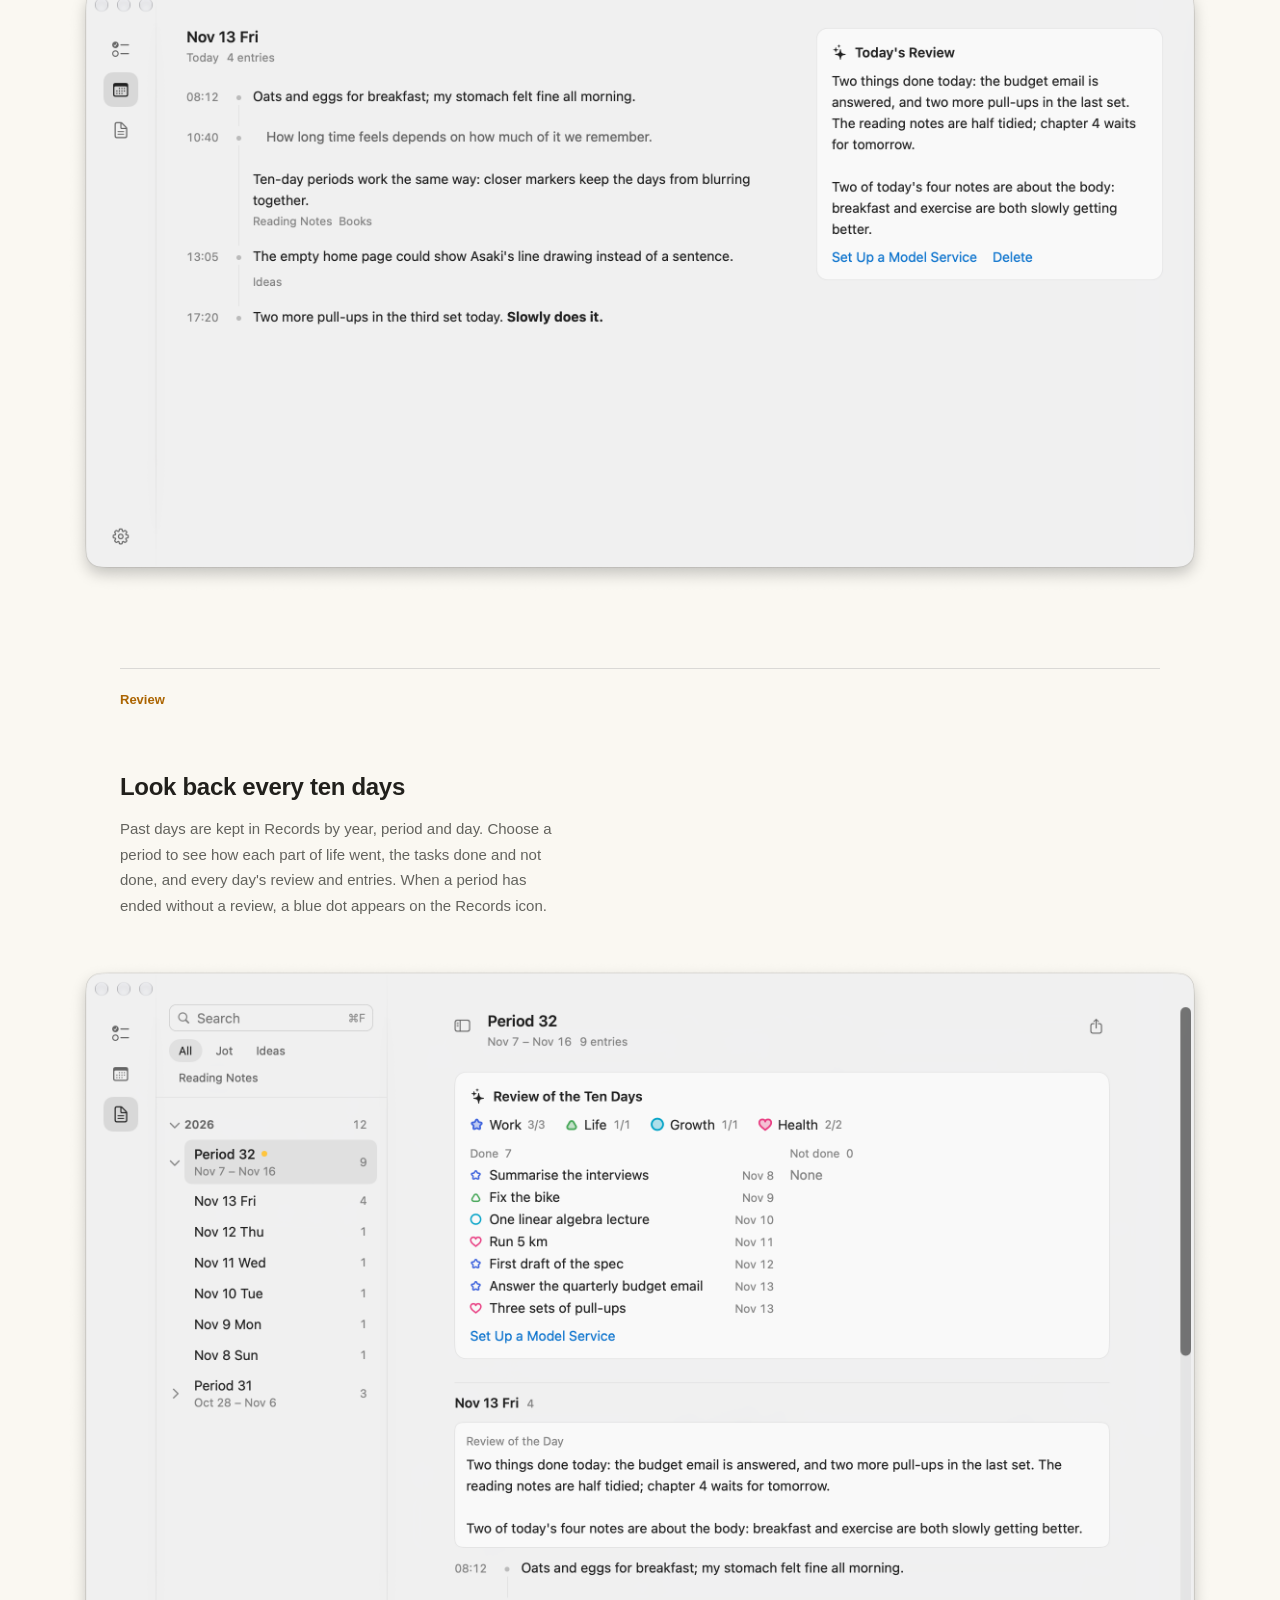
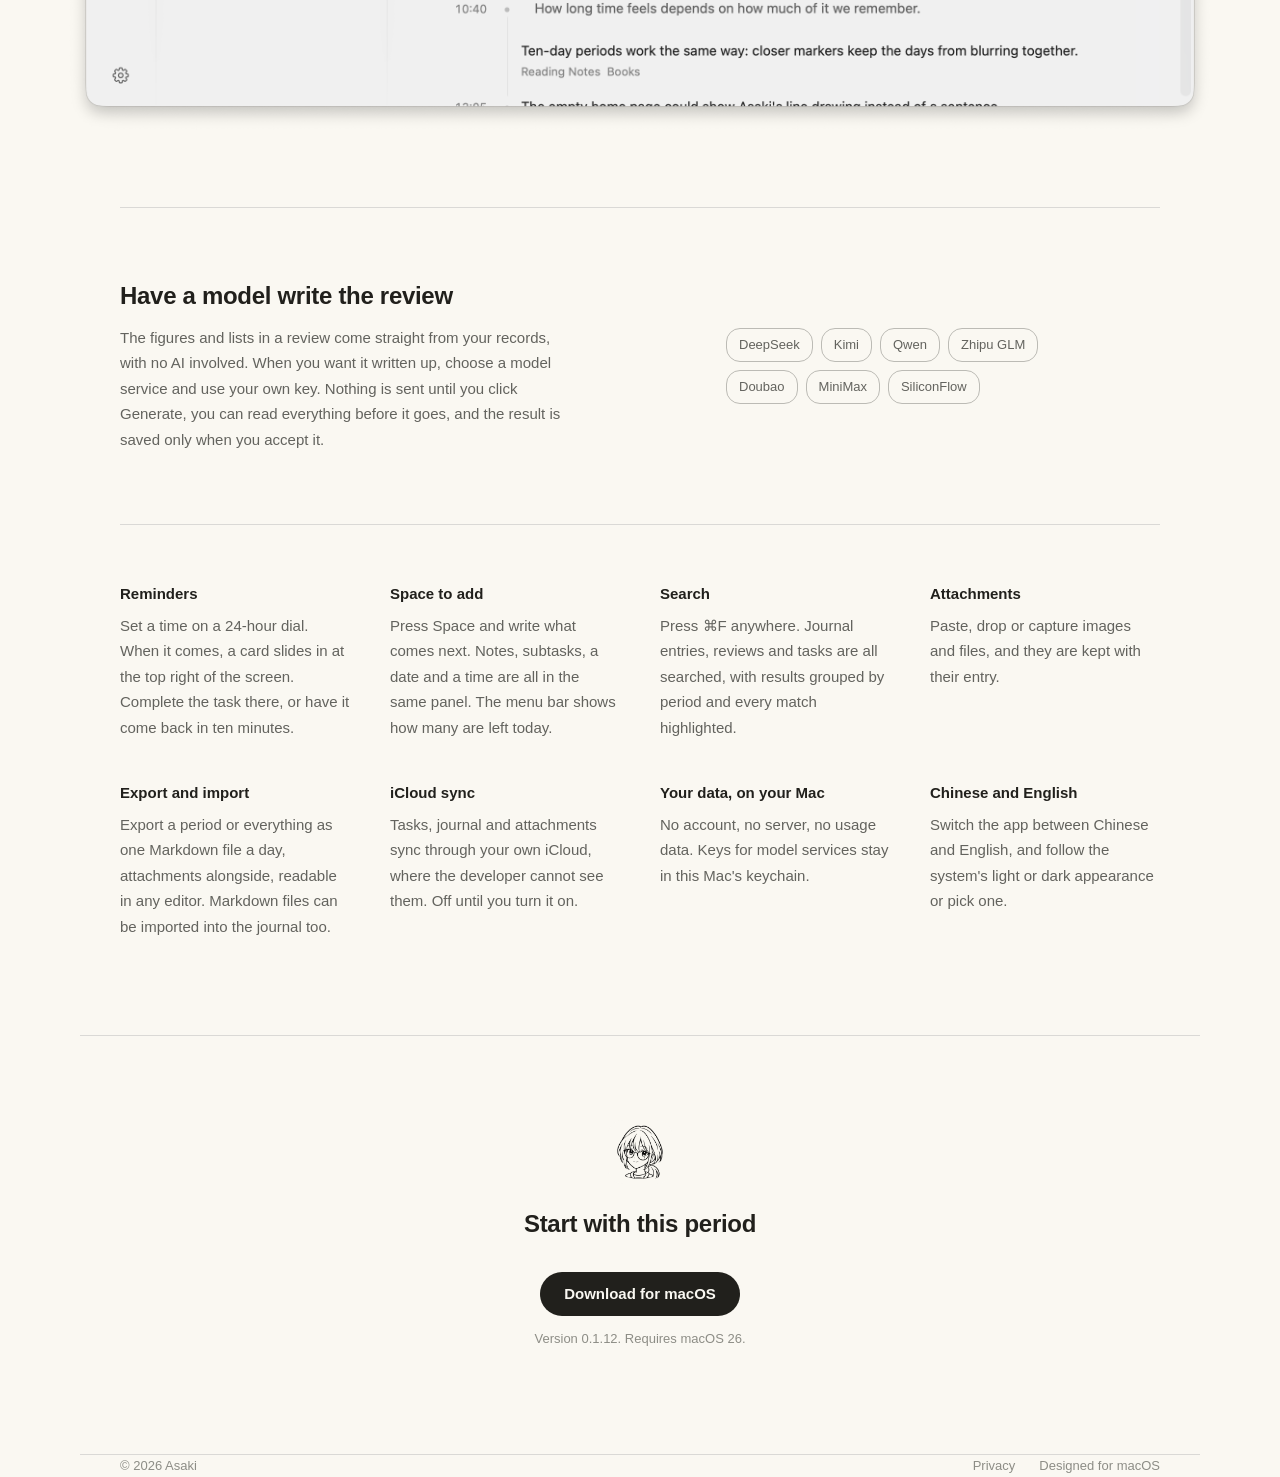
==== commit dcb03b41: "Add Asaki 0.1.12 (13)" ====
--- a/index.html
+++ b/index.html
@@ -40,7 +40,7 @@
         <span lang="en">Asaki is a Mac app that divides the year into 36 periods of ten days. Plan what to do, capture what you think and read, and look back at the end of every period.</span>
       </p>
       <a class="button" href="#download"><span lang="zh">下载 Mac 版</span><span lang="en">Download for macOS</span></a>
-      <p class="note"><span lang="zh">版本 0.1.11，需要 macOS 26</span><span lang="en">Version 0.1.11. Requires macOS 26.</span></p>
+      <p class="note"><span lang="zh">版本 0.1.12，需要 macOS 26</span><span lang="en">Version 0.1.12. Requires macOS 26.</span></p>
     </div>
     <img class="portrait" src="assets/asaki.png" width="1024" height="1024"
       alt="Asaki：戴圆框眼镜、扎低马尾的女孩，黑色线稿">
@@ -235,7 +235,7 @@
     <img src="assets/icon.png" alt="" width="72" height="72">
     <h2><span lang="zh">从这个十天开始</span><span lang="en">Start with this period</span></h2>
     <a class="button" href="https://github.com/lhjZY/asaki-releases/releases/latest/download/Asaki-arm64.dmg" data-download><span lang="zh">下载 Mac 版</span><span lang="en">Download for macOS</span></a>
-    <p class="note"><span lang="zh">版本 0.1.11，需要 macOS 26</span><span lang="en">Version 0.1.11. Requires macOS 26.</span></p>
+    <p class="note"><span lang="zh">版本 0.1.12，需要 macOS 26</span><span lang="en">Version 0.1.12. Requires macOS 26.</span></p>
   </section>
 </main>
 
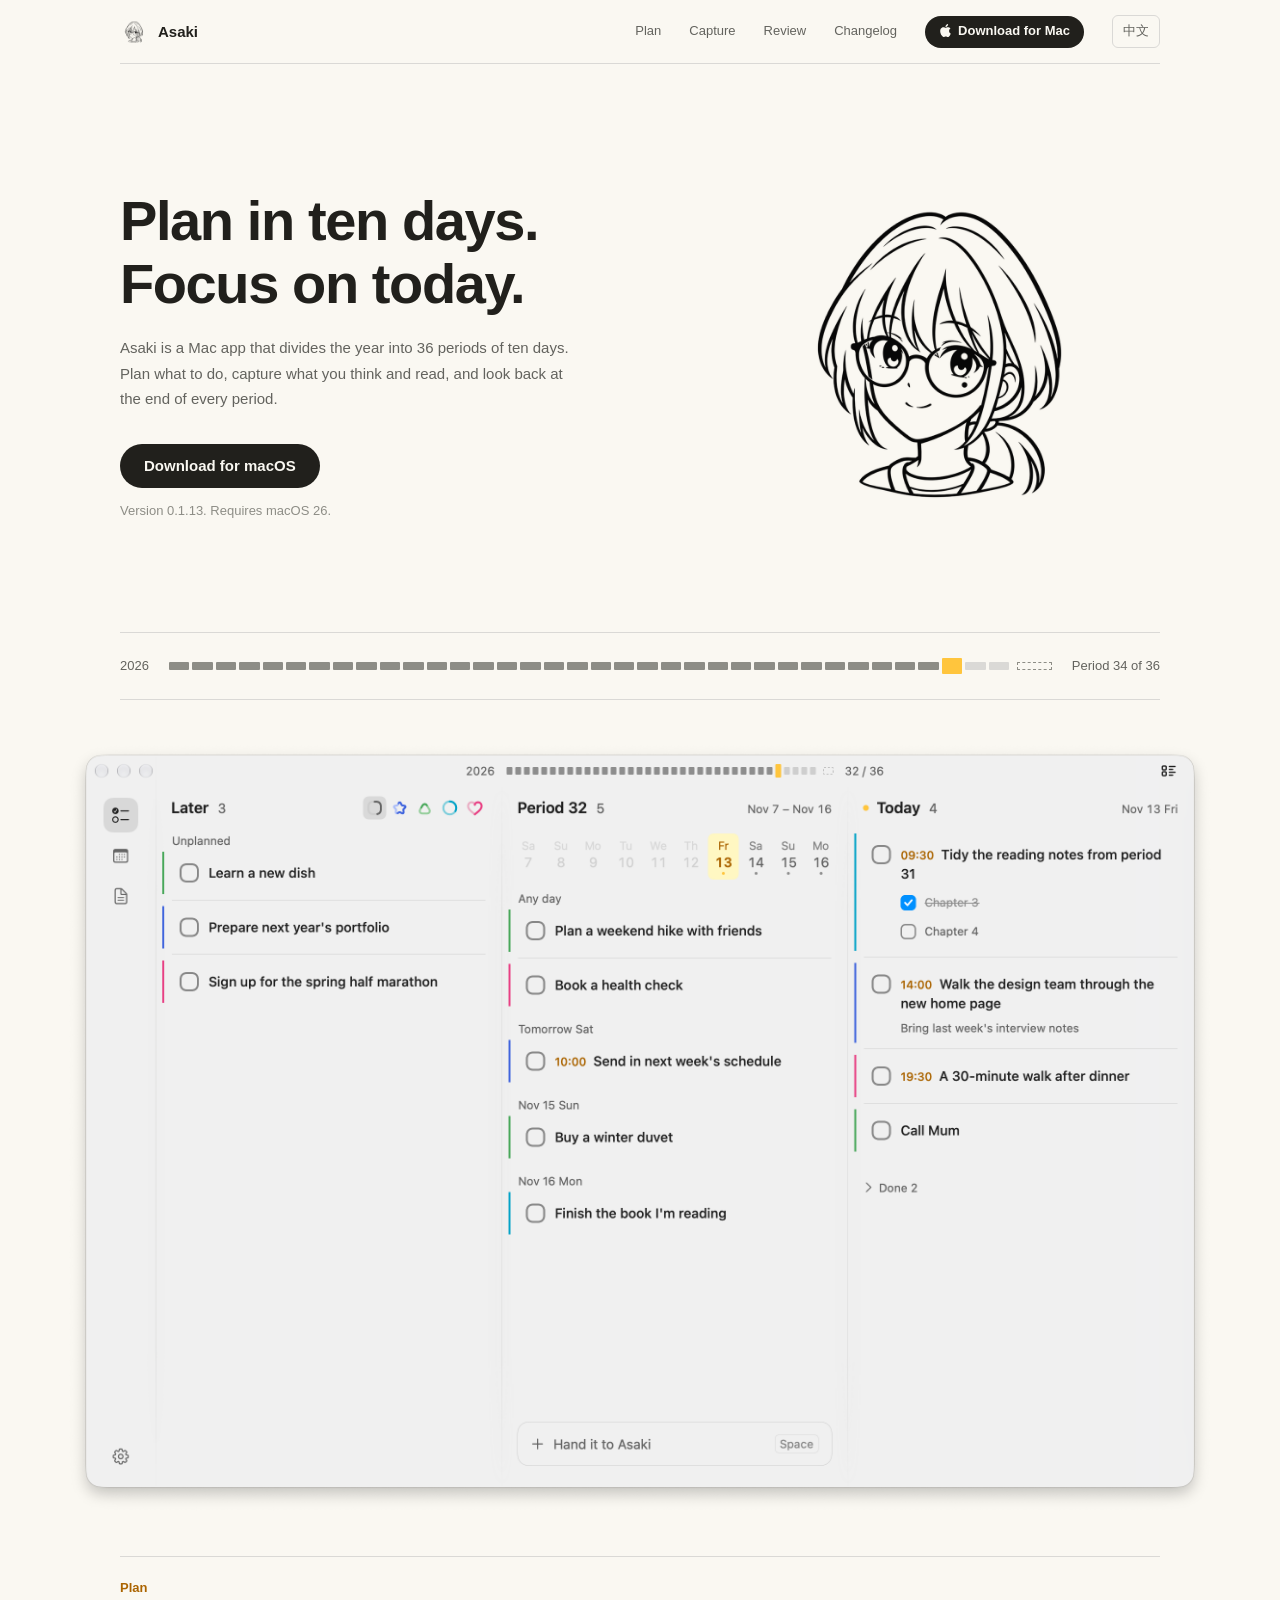
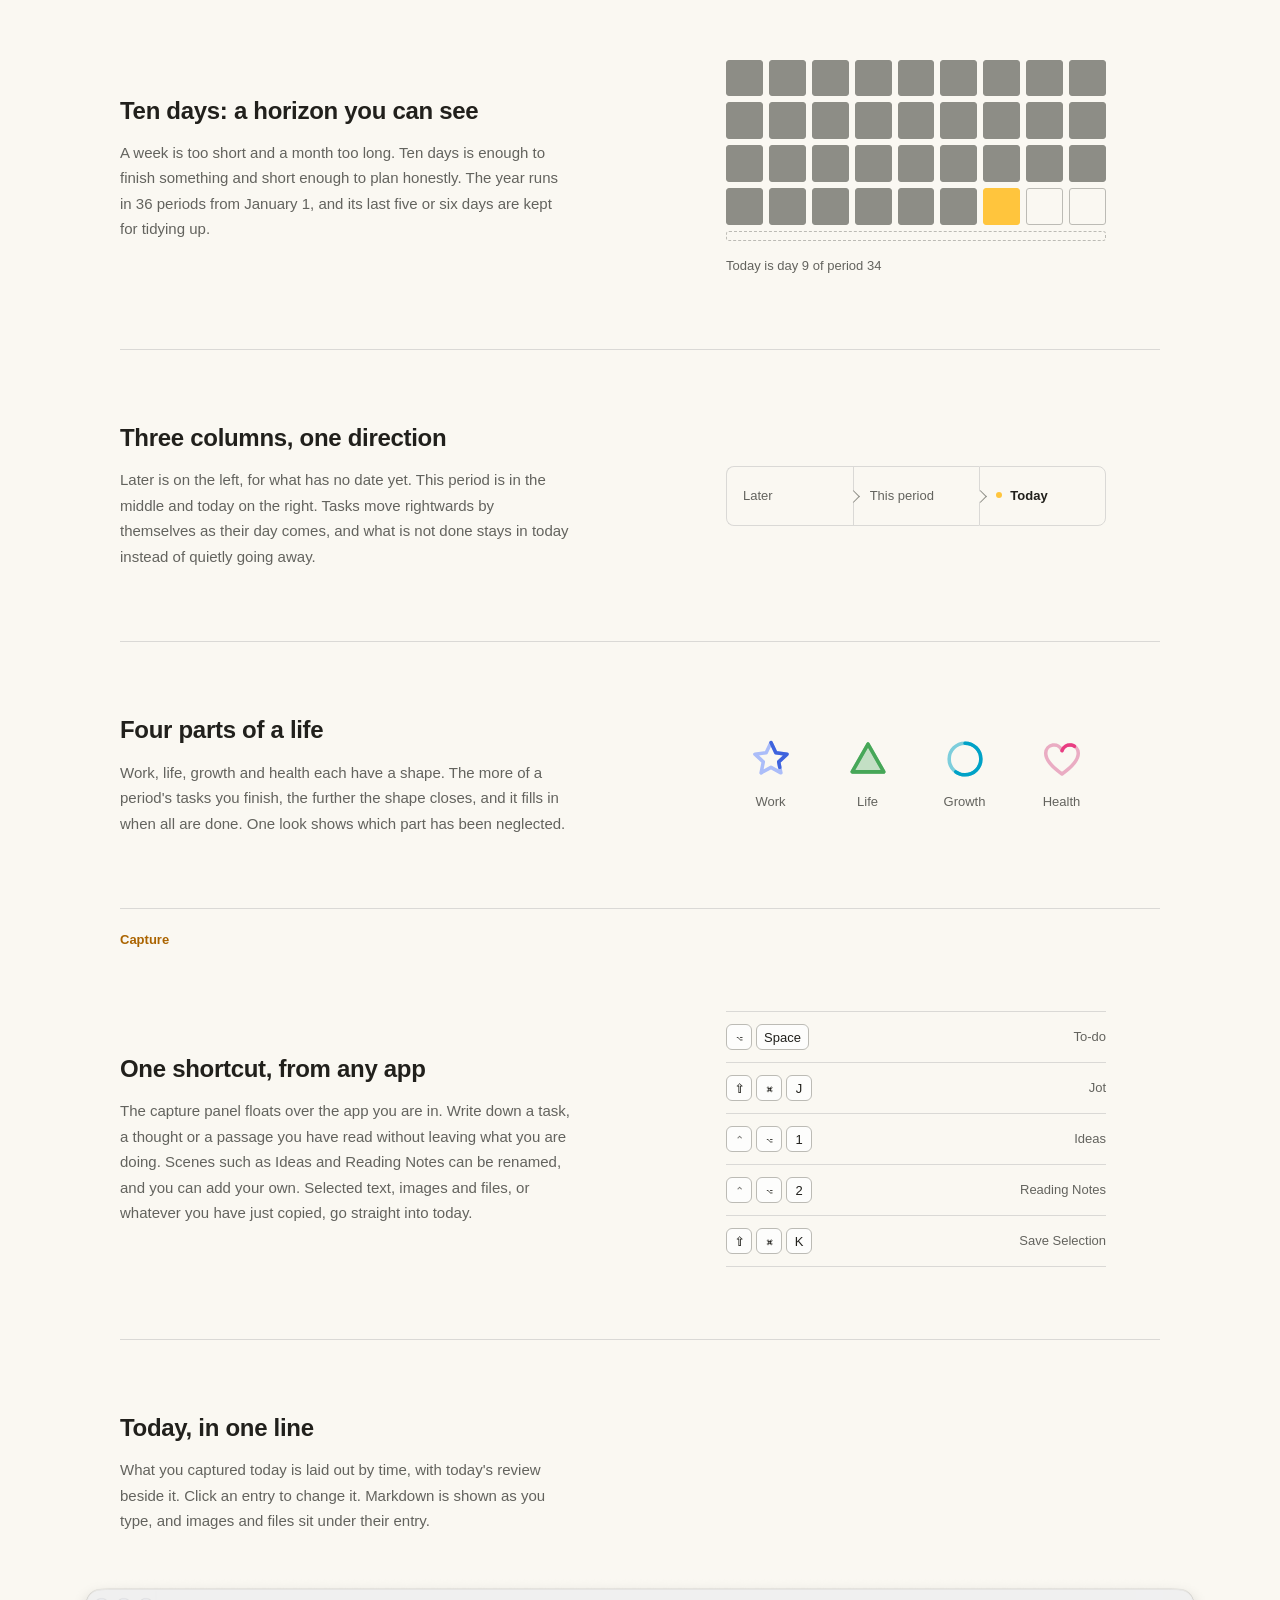
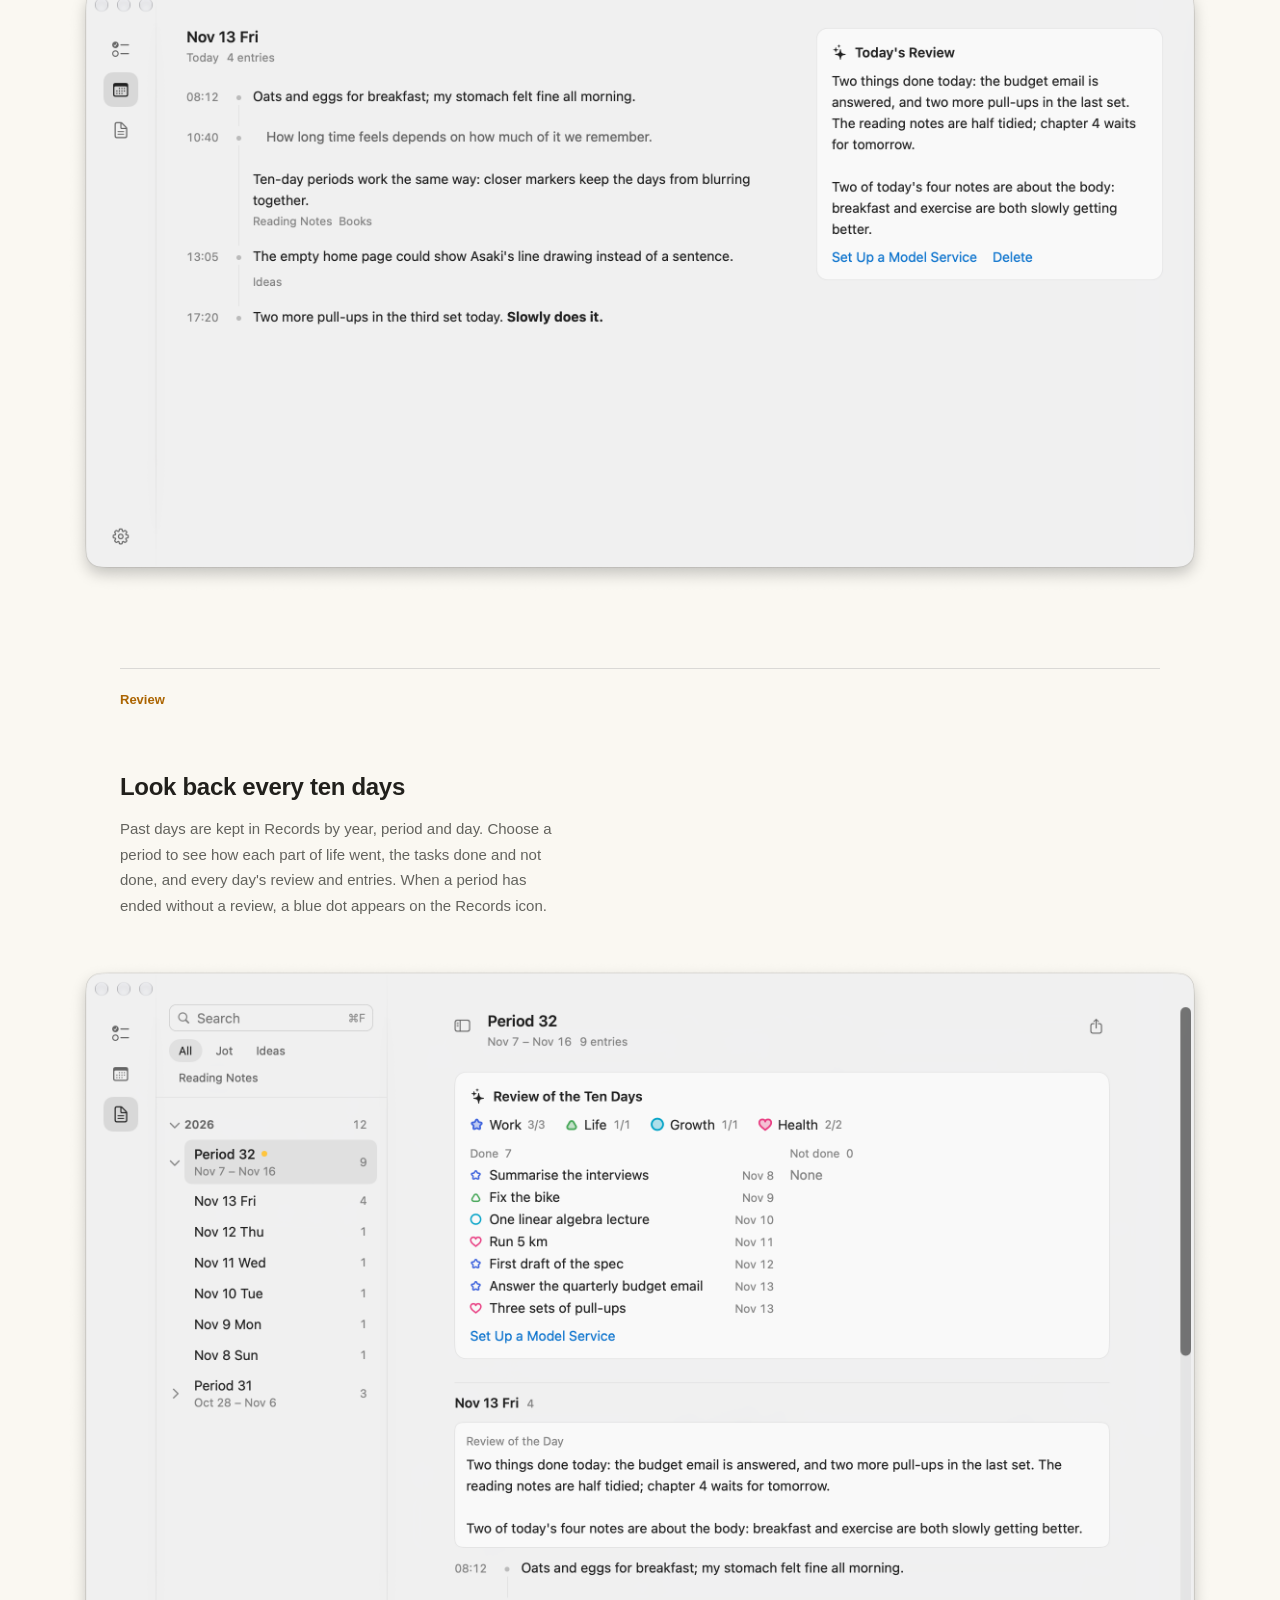
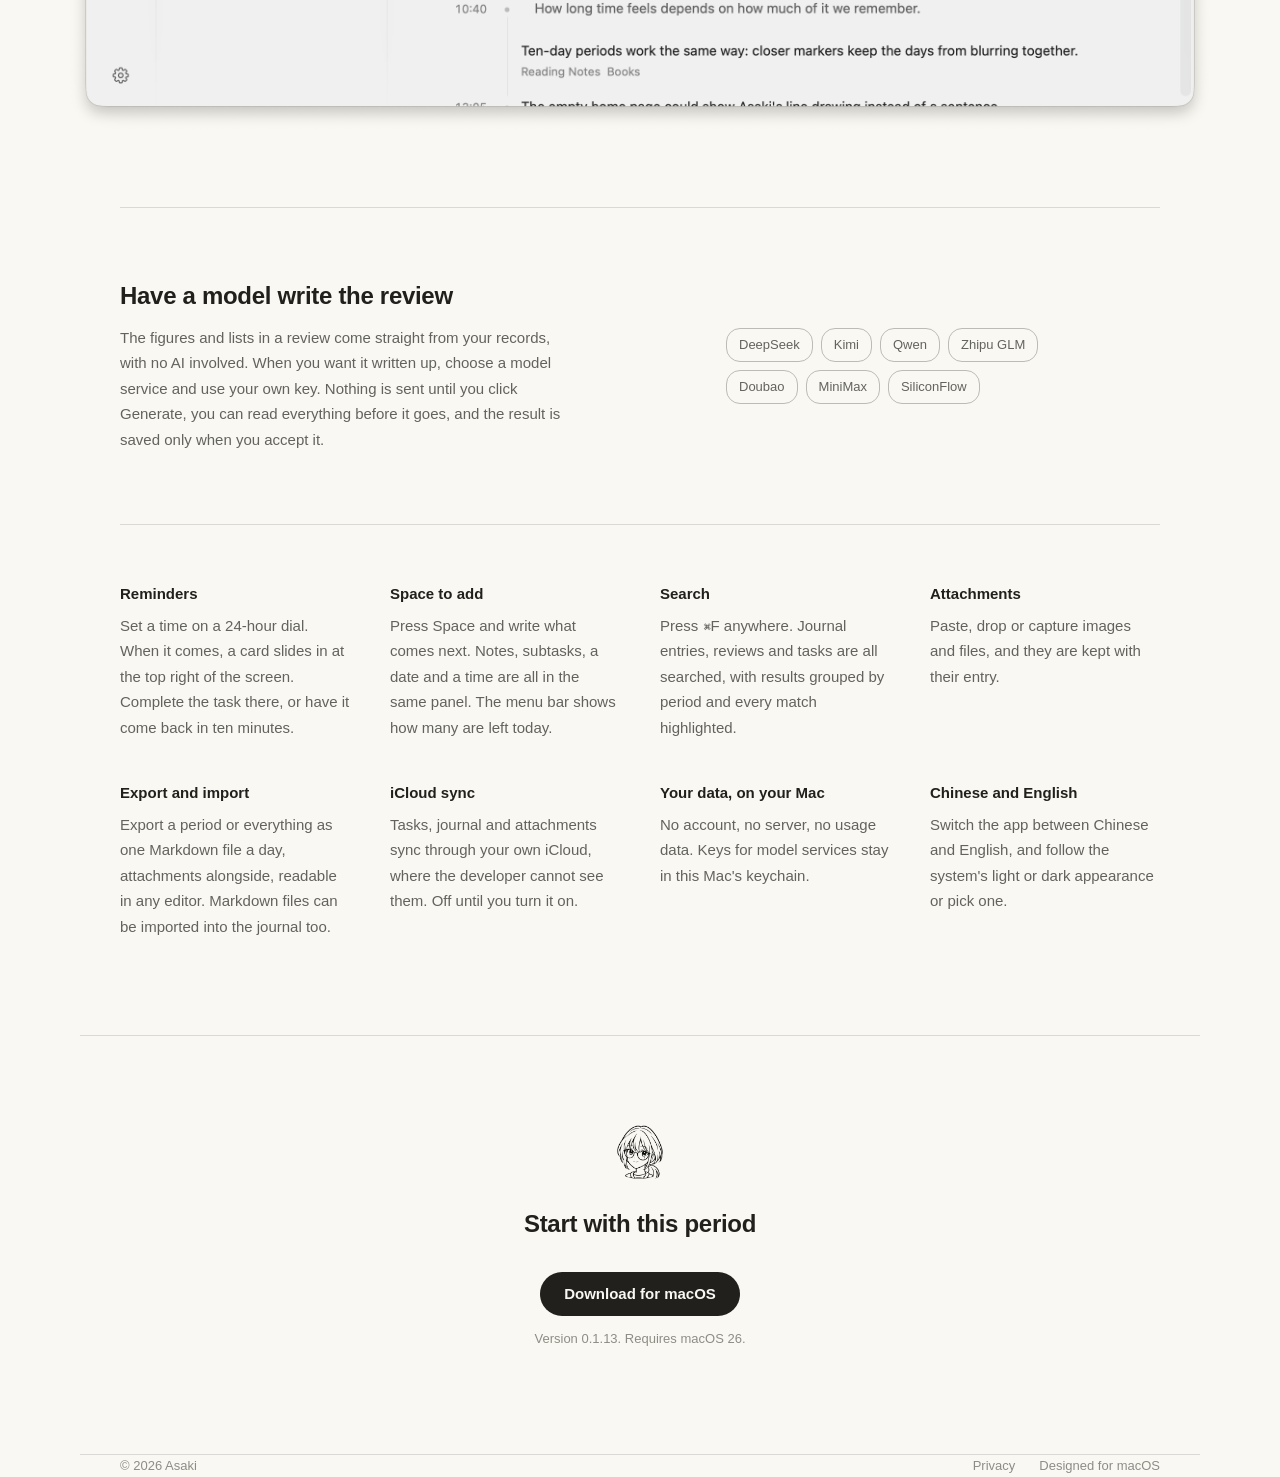
==== commit fe8abd47: "Add Asaki 0.1.13 (14)" ====
--- a/index.html
+++ b/index.html
@@ -40,7 +40,7 @@
         <span lang="en">Asaki is a Mac app that divides the year into 36 periods of ten days. Plan what to do, capture what you think and read, and look back at the end of every period.</span>
       </p>
       <a class="button" href="#download"><span lang="zh">下载 Mac 版</span><span lang="en">Download for macOS</span></a>
-      <p class="note"><span lang="zh">版本 0.1.12，需要 macOS 26</span><span lang="en">Version 0.1.12. Requires macOS 26.</span></p>
+      <p class="note"><span lang="zh">版本 0.1.13，需要 macOS 26</span><span lang="en">Version 0.1.13. Requires macOS 26.</span></p>
     </div>
     <img class="portrait" src="assets/asaki.png" width="1024" height="1024"
       alt="Asaki：戴圆框眼镜、扎低马尾的女孩，黑色线稿">
@@ -235,7 +235,7 @@
     <img src="assets/icon.png" alt="" width="72" height="72">
     <h2><span lang="zh">从这个十天开始</span><span lang="en">Start with this period</span></h2>
     <a class="button" href="https://github.com/lhjZY/asaki-releases/releases/latest/download/Asaki-arm64.dmg" data-download><span lang="zh">下载 Mac 版</span><span lang="en">Download for macOS</span></a>
-    <p class="note"><span lang="zh">版本 0.1.12，需要 macOS 26</span><span lang="en">Version 0.1.12. Requires macOS 26.</span></p>
+    <p class="note"><span lang="zh">版本 0.1.13，需要 macOS 26</span><span lang="en">Version 0.1.13. Requires macOS 26.</span></p>
   </section>
 </main>
 
